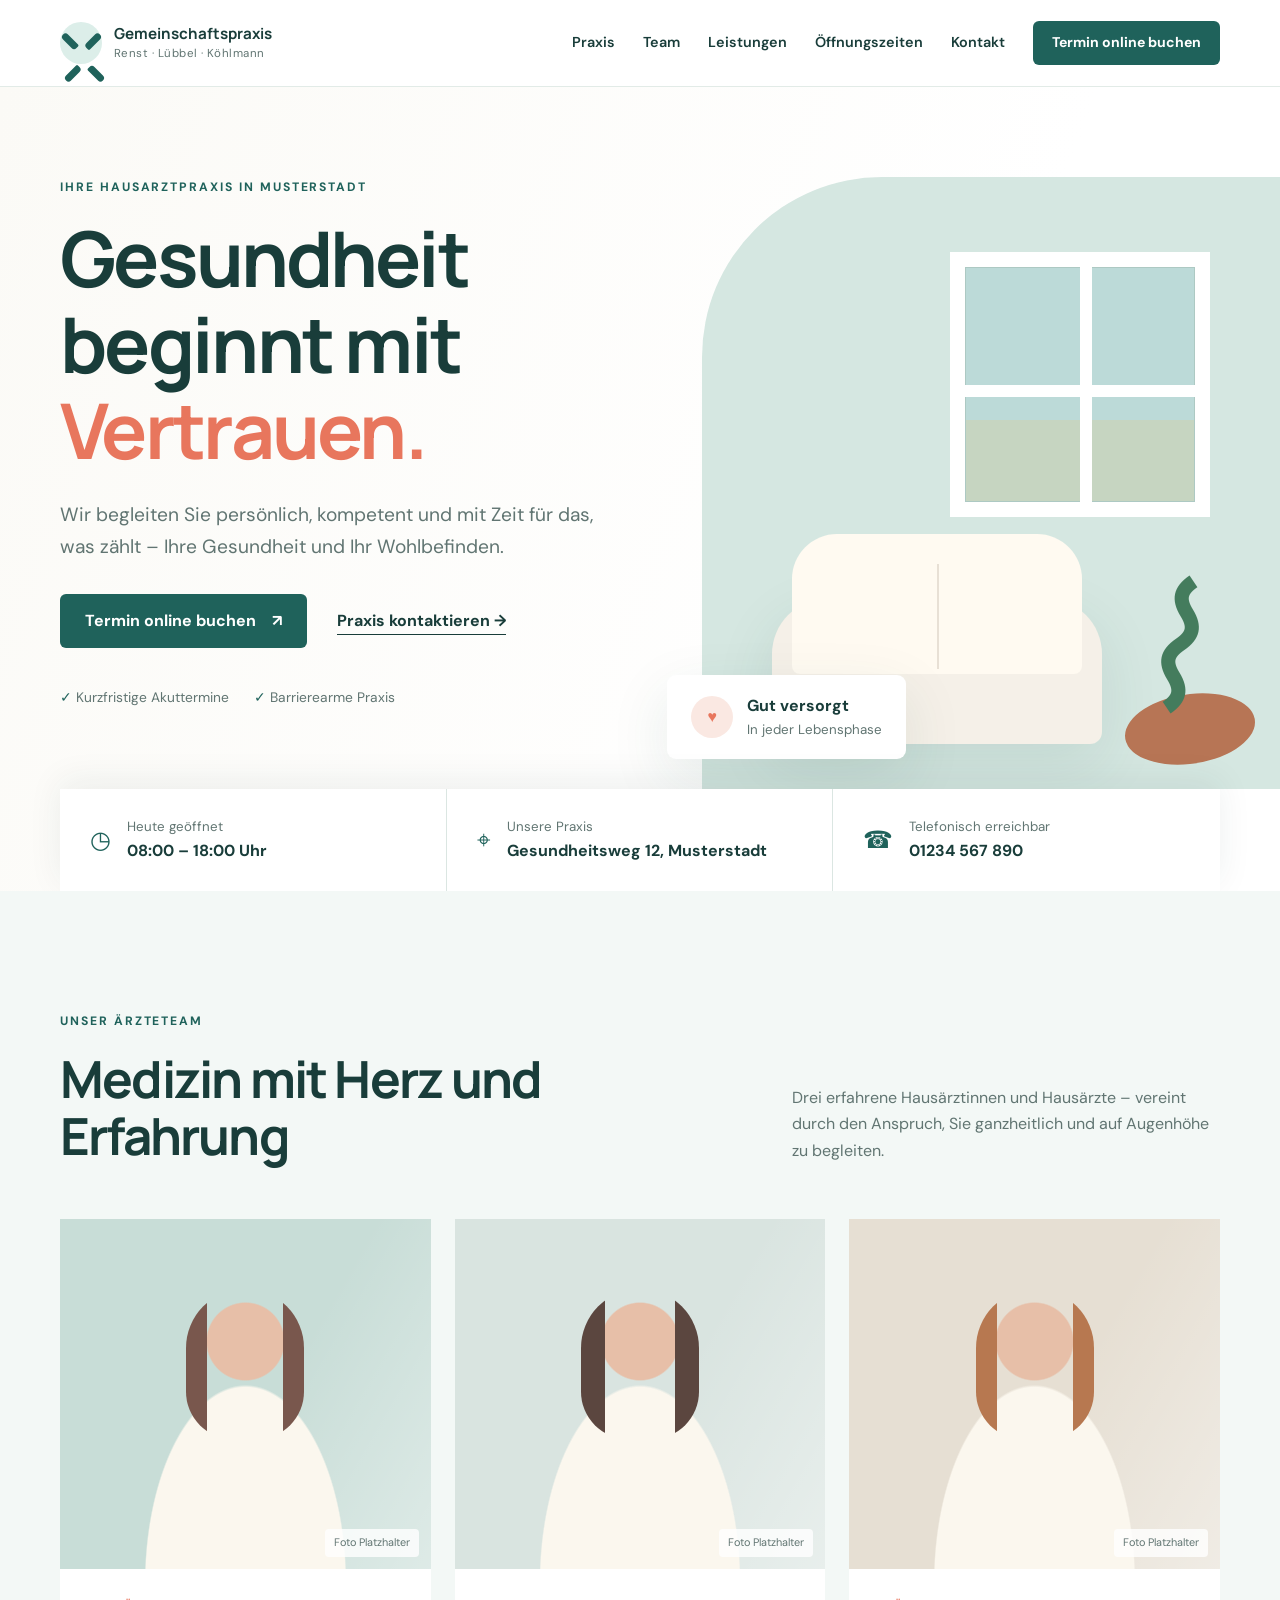
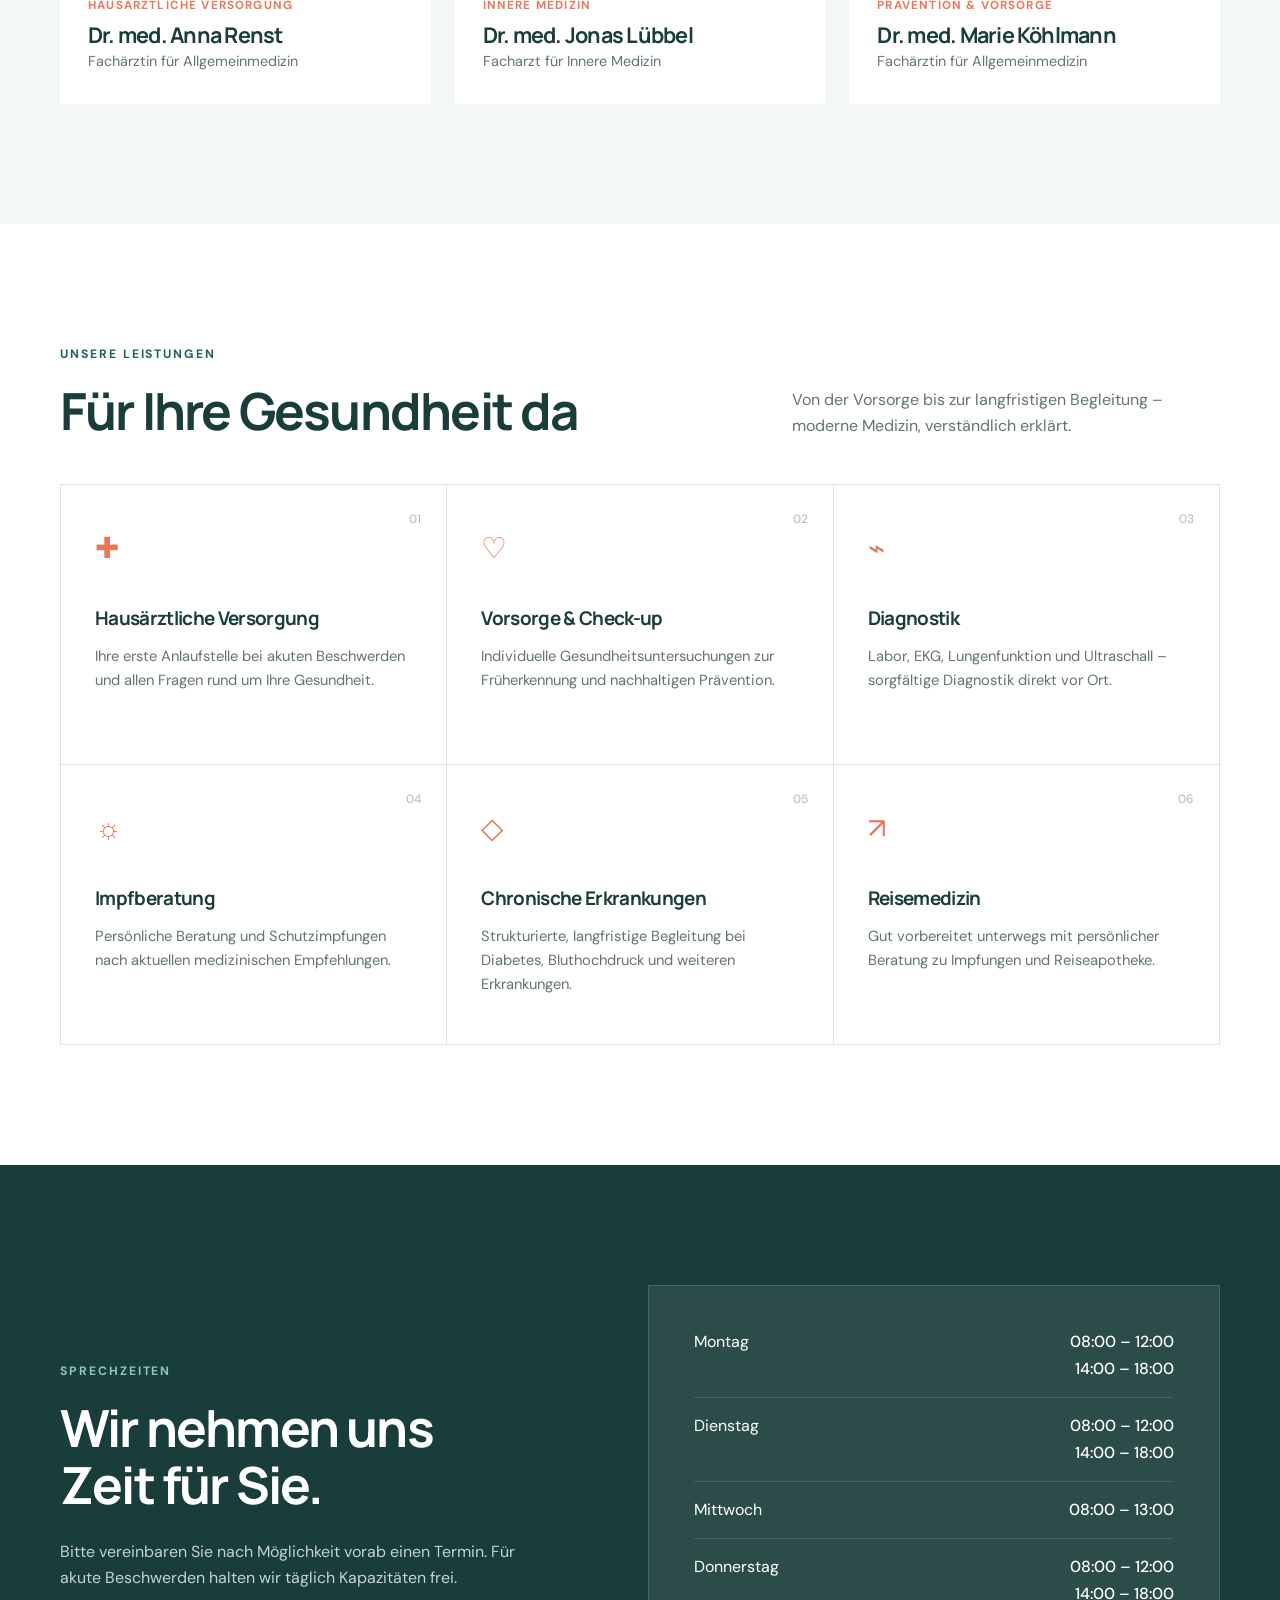
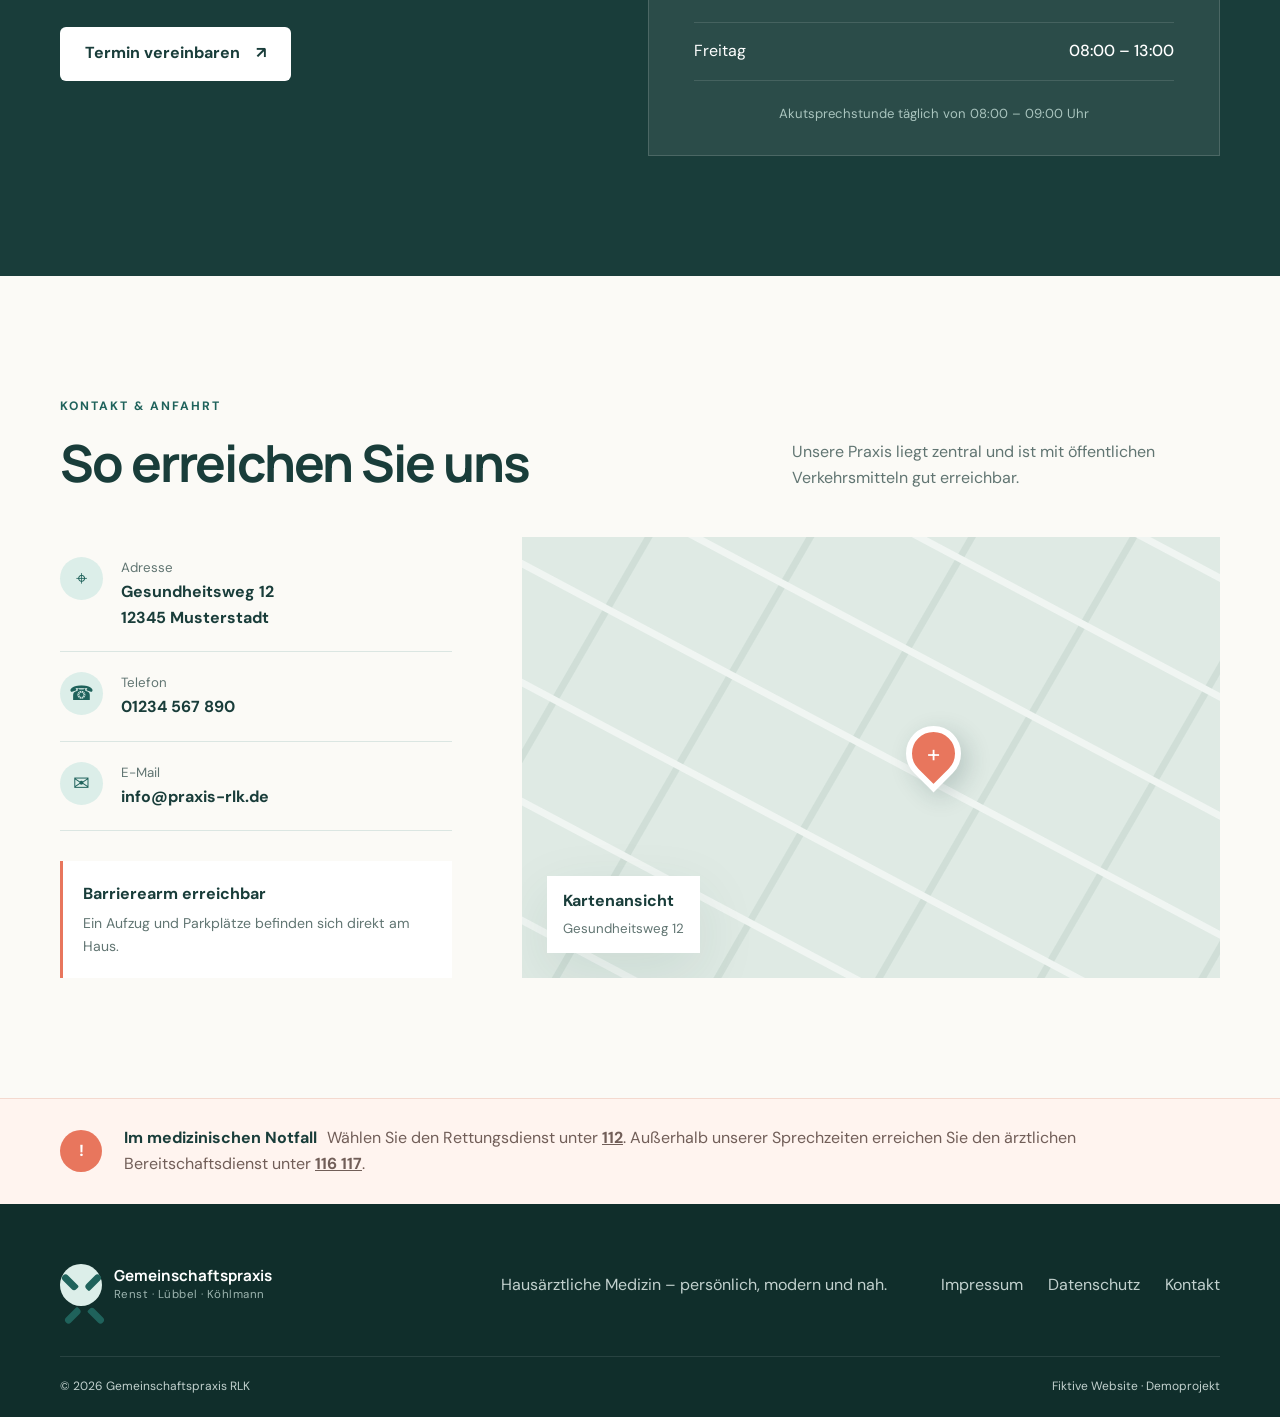
==== index.html @ 8d0fa76b "Build responsive medical practice website" ====
<!doctype html>
<html lang="de">
  <head>
    <meta charset="UTF-8" />
    <meta name="viewport" content="width=device-width, initial-scale=1.0" />
    <meta name="description" content="Gemeinschaftspraxis Renst, Lübbel und Köhlmann – moderne hausärztliche Versorgung für die ganze Familie." />
    <title>Gemeinschaftspraxis Renst, Lübbel & Köhlmann</title>
    <link rel="preconnect" href="https://fonts.googleapis.com" />
    <link rel="preconnect" href="https://fonts.gstatic.com" crossorigin />
    <link href="https://fonts.googleapis.com/css2?family=DM+Sans:wght@400;500;600;700&amp;family=Manrope:wght@600;700&amp;display=swap" rel="stylesheet" />
    <link rel="stylesheet" href="styles.css" />
  </head>
  <body>
    <a class="skip-link" href="#main-content">Zum Inhalt springen</a>

    <!-- Kopfzeile und Hauptnavigation -->
    <header class="site-header" id="start">
      <div class="container header-inner">
        <a class="brand" href="#start" aria-label="Zur Startseite">
          <span class="brand-mark" aria-hidden="true"><span></span></span>
          <span><strong>Gemeinschaftspraxis</strong><small>Renst · Lübbel · Köhlmann</small></span>
        </a>
        <button class="menu-toggle" type="button" aria-expanded="false" aria-controls="main-nav">
          <span></span><span></span><span></span><span class="sr-only">Menü öffnen</span>
        </button>
        <nav class="main-nav" id="main-nav" aria-label="Hauptnavigation">
          <a href="#praxis">Praxis</a><a href="#team">Team</a><a href="#leistungen">Leistungen</a><a href="#zeiten">Öffnungszeiten</a><a href="#kontakt">Kontakt</a>
          <a class="button button-small" href="https://example.com/termin" target="_blank" rel="noopener">Termin online buchen</a>
        </nav>
      </div>
    </header>

    <main id="main-content">
      <!-- Hero -->
      <section class="hero" id="praxis">
        <div class="container hero-grid">
          <div class="hero-copy">
            <span class="eyebrow">Ihre Hausarztpraxis in Musterstadt</span>
            <h1>Gesundheit beginnt mit <em>Vertrauen.</em></h1>
            <p class="lead">Wir begleiten Sie persönlich, kompetent und mit Zeit für das, was zählt – Ihre Gesundheit und Ihr Wohlbefinden.</p>
            <div class="hero-actions">
              <a class="button" href="https://example.com/termin" target="_blank" rel="noopener">Termin online buchen <span aria-hidden="true">↗</span></a>
              <a class="text-link" href="#kontakt">Praxis kontaktieren <span aria-hidden="true">→</span></a>
            </div>
            <div class="trust-row"><span>✓ Kurzfristige Akuttermine</span><span>✓ Barrierearme Praxis</span></div>
          </div>
          <div class="hero-visual" aria-label="Helle, freundliche Praxisräume – illustrative Darstellung">
            <div class="visual-card">
              <div class="visual-sun"></div><div class="visual-window"></div><div class="visual-plant">⌇</div>
              <div class="visual-sofa"></div><div class="visual-table"></div>
            </div>
            <div class="floating-card"><span class="icon-circle">♥</span><span><strong>Gut versorgt</strong><small>In jeder Lebensphase</small></span></div>
          </div>
        </div>
        <div class="container quick-info" aria-label="Praxis-Kurzinformationen">
          <div><span class="info-icon">◷</span><span><small>Heute geöffnet</small><strong>08:00 – 18:00 Uhr</strong></span></div>
          <div><span class="info-icon">⌖</span><span><small>Unsere Praxis</small><strong>Gesundheitsweg 12, Musterstadt</strong></span></div>
          <div><span class="info-icon">☎</span><span><small>Telefonisch erreichbar</small><strong>01234 567 890</strong></span></div>
        </div>
      </section>

      <!-- Team -->
      <section class="section team-section" id="team">
        <div class="container">
          <div class="section-heading"><div><span class="eyebrow">Unser Ärzteteam</span><h2>Medizin mit Herz und Erfahrung</h2></div><p>Drei erfahrene Hausärztinnen und Hausärzte – vereint durch den Anspruch, Sie ganzheitlich und auf Augenhöhe zu begleiten.</p></div>
          <div class="team-grid">
            <article class="doctor-card"><div class="portrait portrait-one"><span class="portrait-label">Foto Platzhalter</span></div><div class="doctor-info"><p>Hausärztliche Versorgung</p><h3>Dr. med. Anna Renst</h3><span>Fachärztin für Allgemeinmedizin</span></div></article>
            <article class="doctor-card"><div class="portrait portrait-two"><span class="portrait-label">Foto Platzhalter</span></div><div class="doctor-info"><p>Innere Medizin</p><h3>Dr. med. Jonas Lübbel</h3><span>Facharzt für Innere Medizin</span></div></article>
            <article class="doctor-card"><div class="portrait portrait-three"><span class="portrait-label">Foto Platzhalter</span></div><div class="doctor-info"><p>Prävention & Vorsorge</p><h3>Dr. med. Marie Köhlmann</h3><span>Fachärztin für Allgemeinmedizin</span></div></article>
          </div>
        </div>
      </section>

      <!-- Leistungen -->
      <section class="section services-section" id="leistungen">
        <div class="container">
          <div class="section-heading compact"><div><span class="eyebrow">Unsere Leistungen</span><h2>Für Ihre Gesundheit da</h2></div><p>Von der Vorsorge bis zur langfristigen Begleitung – moderne Medizin, verständlich erklärt.</p></div>
          <div class="services-grid">
            <article><span class="service-number">01</span><span class="service-icon">✚</span><h3>Hausärztliche Versorgung</h3><p>Ihre erste Anlaufstelle bei akuten Beschwerden und allen Fragen rund um Ihre Gesundheit.</p></article>
            <article><span class="service-number">02</span><span class="service-icon">♡</span><h3>Vorsorge & Check-up</h3><p>Individuelle Gesundheitsuntersuchungen zur Früherkennung und nachhaltigen Prävention.</p></article>
            <article><span class="service-number">03</span><span class="service-icon">⌁</span><h3>Diagnostik</h3><p>Labor, EKG, Lungenfunktion und Ultraschall – sorgfältige Diagnostik direkt vor Ort.</p></article>
            <article><span class="service-number">04</span><span class="service-icon">☼</span><h3>Impfberatung</h3><p>Persönliche Beratung und Schutzimpfungen nach aktuellen medizinischen Empfehlungen.</p></article>
            <article><span class="service-number">05</span><span class="service-icon">◇</span><h3>Chronische Erkrankungen</h3><p>Strukturierte, langfristige Begleitung bei Diabetes, Bluthochdruck und weiteren Erkrankungen.</p></article>
            <article><span class="service-number">06</span><span class="service-icon">↗</span><h3>Reisemedizin</h3><p>Gut vorbereitet unterwegs mit persönlicher Beratung zu Impfungen und Reiseapotheke.</p></article>
          </div>
        </div>
      </section>

      <!-- Öffnungszeiten -->
      <section class="section hours-section" id="zeiten">
        <div class="container hours-grid">
          <div><span class="eyebrow light">Sprechzeiten</span><h2>Wir nehmen uns Zeit für Sie.</h2><p>Bitte vereinbaren Sie nach Möglichkeit vorab einen Termin. Für akute Beschwerden halten wir täglich Kapazitäten frei.</p><a class="button button-light" href="https://example.com/termin" target="_blank" rel="noopener">Termin vereinbaren <span>↗</span></a></div>
          <div class="hours-card">
            <div><span>Montag</span><strong>08:00 – 12:00<br />14:00 – 18:00</strong></div>
            <div><span>Dienstag</span><strong>08:00 – 12:00<br />14:00 – 18:00</strong></div>
            <div><span>Mittwoch</span><strong>08:00 – 13:00</strong></div>
            <div><span>Donnerstag</span><strong>08:00 – 12:00<br />14:00 – 18:00</strong></div>
            <div><span>Freitag</span><strong>08:00 – 13:00</strong></div>
            <p>Akutsprechstunde täglich von 08:00 – 09:00 Uhr</p>
          </div>
        </div>
      </section>

      <!-- Kontakt -->
      <section class="section contact-section" id="kontakt">
        <div class="container">
          <div class="section-heading compact"><div><span class="eyebrow">Kontakt & Anfahrt</span><h2>So erreichen Sie uns</h2></div><p>Unsere Praxis liegt zentral und ist mit öffentlichen Verkehrsmitteln gut erreichbar.</p></div>
          <div class="contact-grid">
            <div class="contact-details">
              <a href="https://maps.example.com" target="_blank" rel="noopener"><span class="contact-icon">⌖</span><span><small>Adresse</small><strong>Gesundheitsweg 12<br />12345 Musterstadt</strong></span></a>
              <a href="tel:+491234567890"><span class="contact-icon">☎</span><span><small>Telefon</small><strong>01234 567 890</strong></span></a>
              <a href="mailto:info@praxis-rlk.de"><span class="contact-icon">✉</span><span><small>E-Mail</small><strong>info@praxis-rlk.de</strong></span></a>
              <div class="access-note"><strong>Barrierearm erreichbar</strong><p>Ein Aufzug und Parkplätze befinden sich direkt am Haus.</p></div>
            </div>
            <div class="map-placeholder" role="img" aria-label="Platzhalter für eine eingebettete Karte mit Standort der Praxis">
              <div class="map-lines"></div><div class="map-pin"><span>+</span></div><span class="map-label">Kartenansicht<br /><small>Gesundheitsweg 12</small></span>
            </div>
          </div>
        </div>
      </section>

      <!-- Notfallhinweis -->
      <aside class="emergency" aria-label="Hinweis für medizinische Notfälle">
        <div class="container emergency-inner"><span class="emergency-icon">!</span><div><strong>Im medizinischen Notfall</strong><p>Wählen Sie den Rettungsdienst unter <a href="tel:112">112</a>. Außerhalb unserer Sprechzeiten erreichen Sie den ärztlichen Bereitschaftsdienst unter <a href="tel:116117">116 117</a>.</p></div></div>
      </aside>
    </main>

    <footer class="site-footer">
      <div class="container footer-main"><a class="brand brand-footer" href="#start"><span class="brand-mark"><span></span></span><span><strong>Gemeinschaftspraxis</strong><small>Renst · Lübbel · Köhlmann</small></span></a><p>Hausärztliche Medizin – persönlich, modern und nah.</p><nav aria-label="Rechtliche Navigation"><a href="#">Impressum</a><a href="#">Datenschutz</a><a href="#kontakt">Kontakt</a></nav></div>
      <div class="container footer-bottom"><span>© 2026 Gemeinschaftspraxis RLK</span><span>Fiktive Website · Demoprojekt</span></div>
    </footer>
    <script src="script.js"></script>
  </body>
</html>
---- styles.css ----
/* Grunddesign und Farbvariablen */
:root { --ink:#193d3a; --green:#1f625b; --mint:#dceee9; --pale:#f3f8f6; --cream:#fbfaf6; --coral:#e8765d; --white:#fff; --muted:#617572; --line:#dbe6e2; --shadow:0 20px 60px rgba(30,77,70,.1); }
* { box-sizing:border-box; }
html { scroll-behavior:smooth; }
body { margin:0; color:var(--ink); background:var(--white); font-family:"DM Sans",sans-serif; font-size:16px; line-height:1.65; }
a { color:inherit; text-decoration:none; }
.container { width:min(1160px, calc(100% - 48px)); margin-inline:auto; }
.sr-only { position:absolute; width:1px; height:1px; overflow:hidden; clip:rect(0,0,0,0); }
.skip-link { position:fixed; top:-60px; left:20px; z-index:100; padding:10px 16px; background:var(--ink); color:#fff; border-radius:8px; }
.skip-link:focus { top:16px; }
h1,h2,h3 { margin:0; font-family:"Manrope",sans-serif; line-height:1.12; letter-spacing:-.035em; }
h1 { font-size:clamp(3rem,6vw,5.4rem); font-weight:700; }
h1 em { color:var(--coral); font-style:normal; }
h2 { font-size:clamp(2.25rem,4vw,3.6rem); }
.eyebrow { display:block; margin-bottom:18px; color:var(--green); font-size:.76rem; font-weight:700; letter-spacing:.16em; text-transform:uppercase; }
.button { display:inline-flex; align-items:center; justify-content:center; gap:16px; min-height:54px; padding:0 25px; border-radius:6px; background:var(--green); color:#fff; font-weight:700; transition:transform .2s,background .2s; }
.button:hover { transform:translateY(-2px); background:#174e48; }
.button-small { min-height:44px; padding:0 19px; font-size:.88rem; }

/* Navigation */
.site-header { position:sticky; top:0; z-index:20; background:rgba(255,255,255,.94); border-bottom:1px solid rgba(219,230,226,.8); backdrop-filter:blur(12px); }
.header-inner { min-height:86px; display:flex; align-items:center; justify-content:space-between; }
.brand { display:flex; align-items:center; gap:12px; line-height:1.1; }
.brand strong,.brand small { display:block; }.brand strong { font-family:"Manrope"; font-size:.95rem; }.brand small { margin-top:5px; font-size:.72rem; color:var(--muted); letter-spacing:.04em; }
.brand-mark { position:relative; display:grid; place-items:center; width:42px; height:42px; border-radius:50%; background:var(--mint); }
.brand-mark::before,.brand-mark::after,.brand-mark span::before,.brand-mark span::after { content:""; position:absolute; width:7px; height:19px; background:var(--green); border-radius:8px 8px 3px 8px; transform-origin:bottom center; }
.brand-mark::before { transform:translate(-5px,-5px) rotate(-45deg); }.brand-mark::after { transform:translate(5px,-5px) rotate(45deg); }.brand-mark span::before { transform:translate(-5px,5px) rotate(225deg); }.brand-mark span::after { transform:translate(5px,5px) rotate(135deg); }
.main-nav { display:flex; align-items:center; gap:28px; font-size:.9rem; font-weight:600; }.main-nav>a:not(.button):hover { color:var(--coral); }
.menu-toggle { display:none; border:0; background:none; padding:8px; }.menu-toggle>span:not(.sr-only) { display:block; width:24px; height:2px; margin:5px; background:var(--ink); }

/* Startbereich */
.hero { overflow:hidden; padding:90px 0 0; background:linear-gradient(110deg,var(--cream),#fff 70%); }
.hero-grid { display:grid; grid-template-columns:1.05fr .95fr; align-items:center; gap:70px; }.hero-copy { padding-bottom:80px; }.lead { max-width:620px; margin:26px 0 32px; font-size:1.2rem; color:var(--muted); }.hero-actions { display:flex; align-items:center; gap:30px; }.text-link { font-weight:700; border-bottom:1px solid var(--ink); }.trust-row { display:flex; flex-wrap:wrap; gap:25px; margin-top:38px; color:var(--muted); font-size:.86rem; }.trust-row span::first-letter { color:var(--green); }
.hero-visual { position:relative; align-self:stretch; min-height:550px; }.visual-card { position:absolute; inset:0 -80px 0 0; overflow:hidden; background:#d5e7e1; border-radius:180px 0 0 0; }.visual-window { position:absolute; top:75px; right:90px; width:260px; height:265px; border:15px solid #fff; background:linear-gradient(#bcdad8 65%,#c6d5c1 65%); box-shadow:inset 0 0 0 1px #adc9c3; }.visual-window::before { content:""; position:absolute; left:50%; width:12px; height:100%; background:#fff; }.visual-window::after { content:""; position:absolute; top:50%; width:100%; height:12px; background:#fff; }.visual-sun { position:absolute; top:105px; right:150px; width:60px; height:60px; border-radius:50%; background:#f4cf82; }.visual-sofa { position:absolute; bottom:45px; left:70px; width:330px; height:145px; border-radius:55px 55px 12px 12px; background:#f5f0e8; box-shadow:var(--shadow); }.visual-sofa::before { content:""; position:absolute; inset:-65px 20px 70px; border-radius:45px 45px 8px 8px; background:#fffaf1; }.visual-sofa::after { content:""; position:absolute; left:50%; top:-35px; width:2px; height:105px; background:#e8e0d5; }.visual-table { position:absolute; right:45px; bottom:25px; width:130px; height:70px; border-radius:50%; background:#b77555; transform:skewY(-6deg); }.visual-plant { position:absolute; right:80px; bottom:95px; z-index:2; color:#447c5d; font-size:170px; line-height:.5; transform:rotate(12deg); }.floating-card { position:absolute; left:-35px; bottom:30px; display:flex; align-items:center; gap:14px; padding:18px 24px; background:#fff; border-radius:9px; box-shadow:var(--shadow); }.floating-card strong,.floating-card small { display:block; }.floating-card small { color:var(--muted); }.icon-circle { display:grid; place-items:center; width:42px; height:42px; color:var(--coral); background:#fae8e2; border-radius:50%; }
.quick-info { position:relative; z-index:3; display:grid; grid-template-columns:repeat(3,1fr); background:#fff; box-shadow:0 -8px 35px rgba(25,61,58,.07); }.quick-info>div { display:flex; align-items:center; gap:16px; padding:27px 30px; border-right:1px solid var(--line); }.quick-info>div:last-child { border:0; }.quick-info small,.quick-info strong { display:block; }.quick-info small { color:var(--muted); }.info-icon { font-size:1.5rem; color:var(--green); }

/* Inhaltsbereiche */
.section { padding:120px 0; }.section-heading { display:grid; grid-template-columns:1.2fr .8fr; align-items:end; gap:90px; margin-bottom:55px; }.section-heading p { max-width:480px; margin:0; color:var(--muted); }.section-heading.compact { margin-bottom:45px; }
.team-section { background:var(--pale); }.team-grid { display:grid; grid-template-columns:repeat(3,1fr); gap:24px; }.doctor-card { overflow:hidden; background:#fff; }.portrait { position:relative; height:350px; overflow:hidden; background-color:#c8ddd7; background-image:radial-gradient(circle at 50% 35%,#e7bfa8 0 13%,transparent 13.5%),radial-gradient(ellipse at 50% 104%,#fbf7ee 0 38%,transparent 38.5%),linear-gradient(120deg,transparent 55%,rgba(255,255,255,.4)); }.portrait::before { content:""; position:absolute; top:70px; left:50%; width:118px; height:150px; border-radius:60px 60px 48px 48px; background:linear-gradient(90deg,#79574d 0 18%,transparent 18% 82%,#79574d 82%); transform:translateX(-50%); }.portrait-two { background-color:#d9e4e0; }.portrait-two::before { background:linear-gradient(90deg,#5b463f 0 20%,transparent 20% 80%,#5b463f 80%); }.portrait-three { background-color:#e6dfd3; }.portrait-three::before { background:linear-gradient(90deg,#b77850 0 18%,transparent 18% 82%,#b77850 82%); }.portrait-label { position:absolute; right:12px; bottom:12px; padding:5px 9px; background:rgba(255,255,255,.8); border-radius:4px; color:var(--muted); font-size:.68rem; }.doctor-info { padding:27px 28px 30px; }.doctor-info p { margin:0 0 8px; color:var(--coral); font-size:.73rem; font-weight:700; text-transform:uppercase; letter-spacing:.1em; }.doctor-info h3 { font-size:1.35rem; }.doctor-info span { color:var(--muted); font-size:.9rem; }
.services-grid { display:grid; grid-template-columns:repeat(3,1fr); border-top:1px solid var(--line); border-left:1px solid var(--line); }.services-grid article { position:relative; min-height:280px; padding:40px 34px; border-right:1px solid var(--line); border-bottom:1px solid var(--line); transition:background .2s,transform .2s; }.services-grid article:hover { z-index:1; background:var(--pale); transform:translateY(-3px); }.service-number { position:absolute; top:25px; right:25px; color:#a8bbb7; font-size:.75rem; }.service-icon { display:block; margin-bottom:35px; color:var(--coral); font-size:1.8rem; }.services-grid h3 { font-size:1.18rem; }.services-grid p { margin-bottom:0; color:var(--muted); font-size:.92rem; }
.hours-section { color:#fff; background:var(--ink); }.hours-grid { display:grid; grid-template-columns:.9fr 1.1fr; gap:120px; align-items:center; }.hours-grid>div:first-child p { max-width:470px; margin:25px 0 35px; color:#c3d4d0; }.eyebrow.light { color:#8ec6b9; }.button-light { background:#fff; color:var(--ink); }.button-light:hover { background:var(--mint); }.hours-card { padding:28px 45px; background:rgba(255,255,255,.08); border:1px solid rgba(255,255,255,.15); }.hours-card>div { display:grid; grid-template-columns:1fr 1fr; padding:15px 0; border-bottom:1px solid rgba(255,255,255,.12); }.hours-card strong { text-align:right; font-weight:500; }.hours-card p { margin:22px 0 3px; color:#a9c4be; font-size:.82rem; text-align:center; }
.contact-section { background:var(--cream); }.contact-grid { display:grid; grid-template-columns:.72fr 1.28fr; gap:70px; }.contact-details>a { display:flex; gap:18px; padding:20px 0; border-bottom:1px solid var(--line); }.contact-details small,.contact-details strong { display:block; }.contact-details small { color:var(--muted); }.contact-icon { display:grid; place-items:center; width:43px; height:43px; flex:0 0 43px; border-radius:50%; background:var(--mint); color:var(--green); font-size:1.25rem; }.access-note { margin-top:30px; padding:20px; background:#fff; border-left:3px solid var(--coral); }.access-note p { margin:4px 0 0; color:var(--muted); font-size:.88rem; }.map-placeholder { position:relative; min-height:430px; overflow:hidden; background:#dfeae4; }.map-lines { position:absolute; inset:-80px; opacity:.55; background:repeating-linear-gradient(28deg,transparent 0 50px,#fff 51px 57px,transparent 58px 105px),repeating-linear-gradient(120deg,transparent 0 75px,#c4d6ce 76px 82px,transparent 83px 140px); }.map-pin { position:absolute; top:43%; left:55%; display:grid; place-items:center; width:55px; height:55px; color:#fff; background:var(--coral); border:6px solid #fff; border-radius:50% 50% 50% 0; box-shadow:0 10px 25px rgba(25,61,58,.2); transform:rotate(-45deg); }.map-pin span { font-size:1.5rem; transform:rotate(45deg); }.map-label { position:absolute; left:25px; bottom:25px; padding:12px 16px; background:#fff; box-shadow:var(--shadow); font-weight:700; }.map-label small { color:var(--muted); font-weight:400; }
.emergency { background:#fff4ef; border-top:1px solid #f4d9cf; }.emergency-inner { display:flex; align-items:center; gap:22px; padding-top:26px; padding-bottom:26px; }.emergency-icon { display:grid; place-items:center; width:42px; height:42px; flex:0 0 42px; color:#fff; background:var(--coral); border-radius:50%; font-weight:700; }.emergency p { display:inline; margin:0 0 0 10px; color:#715e58; }.emergency a { font-weight:700; text-decoration:underline; }
.site-footer { padding-top:60px; color:#c2d1ce; background:#102e2b; }.footer-main { display:grid; grid-template-columns:1fr 1fr auto; align-items:center; gap:40px; padding-bottom:50px; }.brand-footer { color:#fff; }.brand-footer small { color:#9cb4af; }.footer-main p { margin:0; }.footer-main nav { display:flex; gap:25px; }.footer-main nav a:hover { color:#fff; }.footer-bottom { display:flex; justify-content:space-between; padding-top:20px; padding-bottom:20px; border-top:1px solid rgba(255,255,255,.1); font-size:.75rem; }

/* Responsive Anpassungen */
@media (max-width: 980px) { .main-nav { position:absolute; top:86px; left:0; right:0; display:none; flex-direction:column; align-items:stretch; padding:25px 24px; background:#fff; box-shadow:var(--shadow); }.main-nav.is-open { display:flex; }.menu-toggle { display:block; }.hero-grid { grid-template-columns:1fr; }.hero-copy { padding-bottom:20px; }.hero-visual { min-height:480px; }.quick-info { grid-template-columns:1fr; }.quick-info>div { border-right:0; border-bottom:1px solid var(--line); }.section-heading,.hours-grid { grid-template-columns:1fr; gap:30px; }.team-grid,.services-grid { grid-template-columns:repeat(2,1fr); }.hours-grid { gap:55px; }.contact-grid { grid-template-columns:1fr; }.footer-main { grid-template-columns:1fr 1fr; }.footer-main nav { grid-column:1/-1; } }
@media (max-width: 640px) { .container { width:min(100% - 32px,1160px); }.header-inner { min-height:74px; }.main-nav { top:74px; }.brand strong { font-size:.8rem; }.brand small { font-size:.63rem; }.brand-mark { width:36px; height:36px; }.hero { padding-top:65px; }.hero-copy { padding-bottom:10px; }.hero-actions { align-items:stretch; flex-direction:column; gap:18px; }.text-link { align-self:flex-start; }.hero-visual { min-height:390px; margin-top:25px; }.visual-card { right:-30px; border-radius:90px 0 0; }.visual-window { right:30px; width:210px; height:210px; }.visual-sofa { left:25px; width:240px; }.visual-table,.visual-plant { display:none; }.floating-card { left:10px; bottom:15px; }.quick-info>div { padding:20px; }.section { padding:82px 0; }.section-heading { margin-bottom:38px; }.team-grid,.services-grid { grid-template-columns:1fr; }.portrait { height:330px; }.hours-card { padding:20px; }.contact-grid { gap:35px; }.map-placeholder { min-height:330px; }.emergency-inner { align-items:flex-start; }.emergency p { display:block; margin:4px 0 0; }.footer-main { grid-template-columns:1fr; }.footer-main nav { grid-column:auto; flex-wrap:wrap; }.footer-bottom { flex-direction:column; gap:6px; } }
@media (prefers-reduced-motion: reduce) { html { scroll-behavior:auto; } *,*::before,*::after { transition:none !important; } }
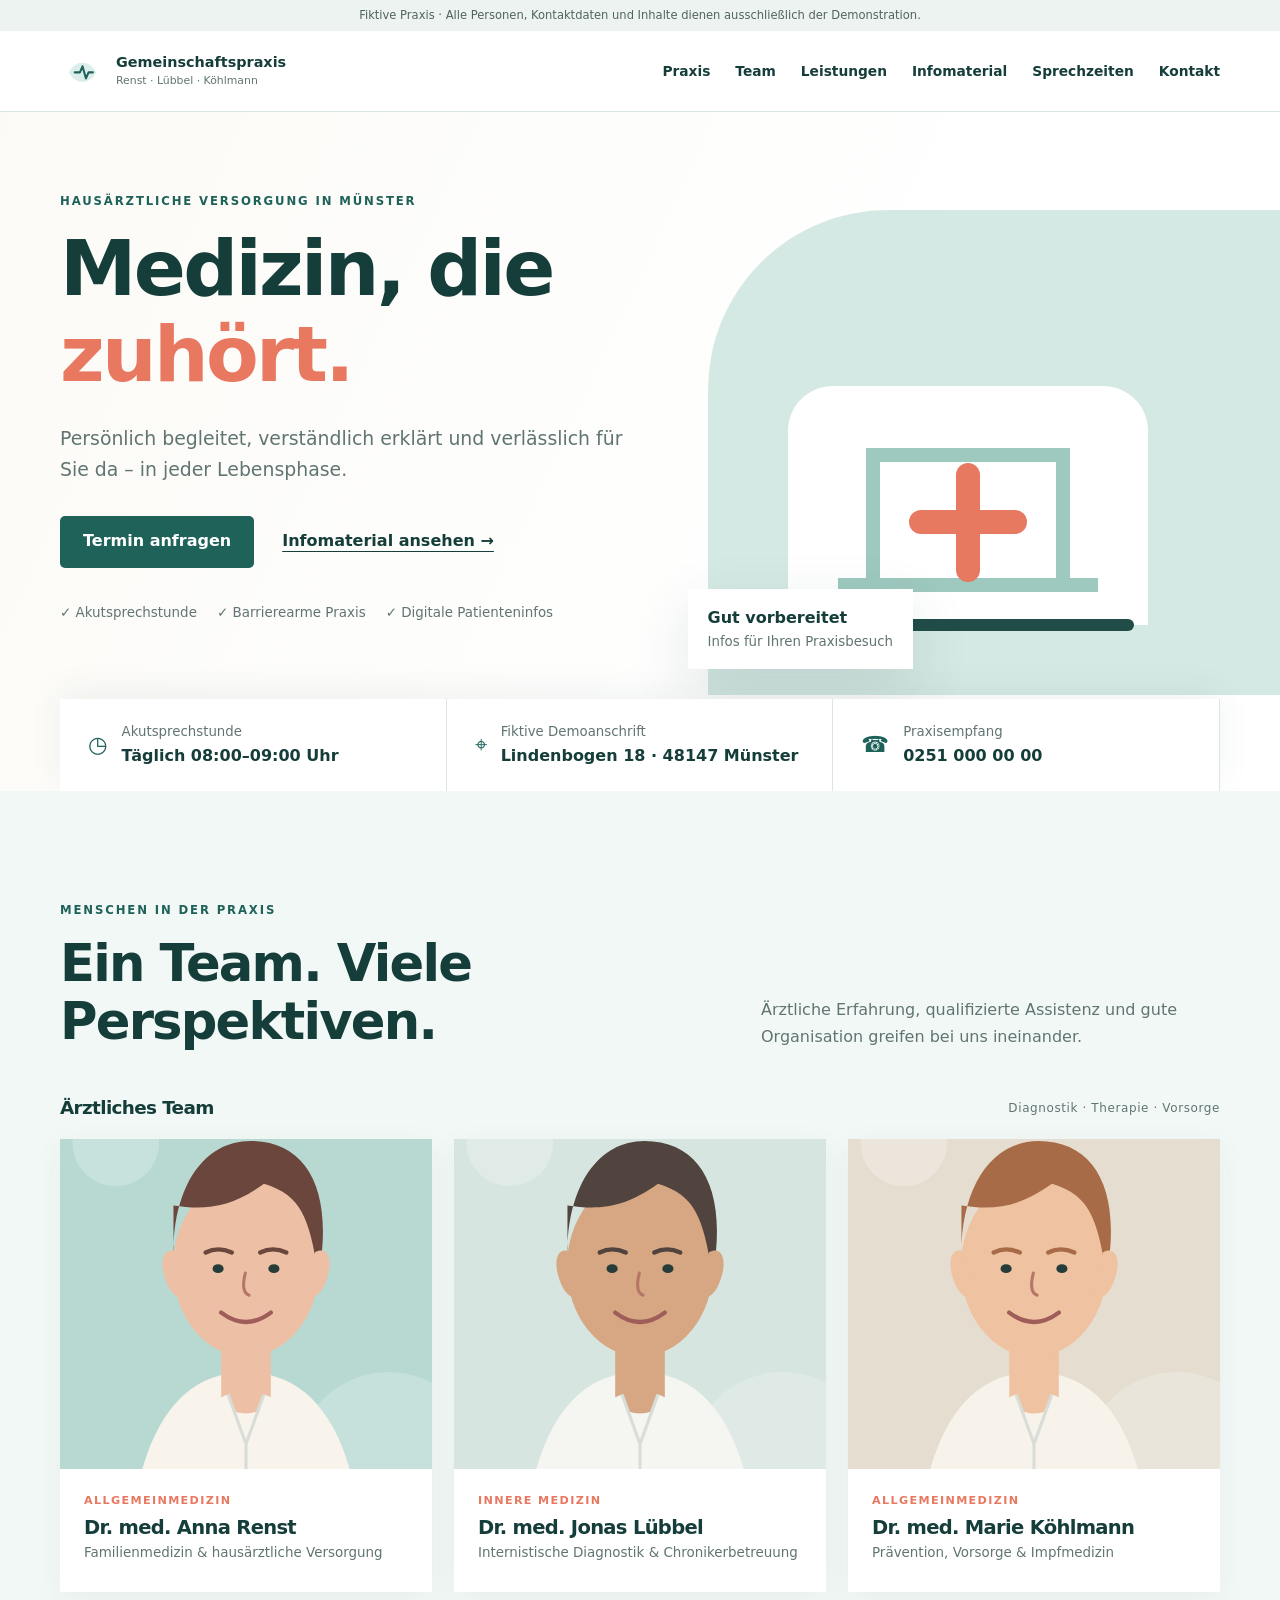
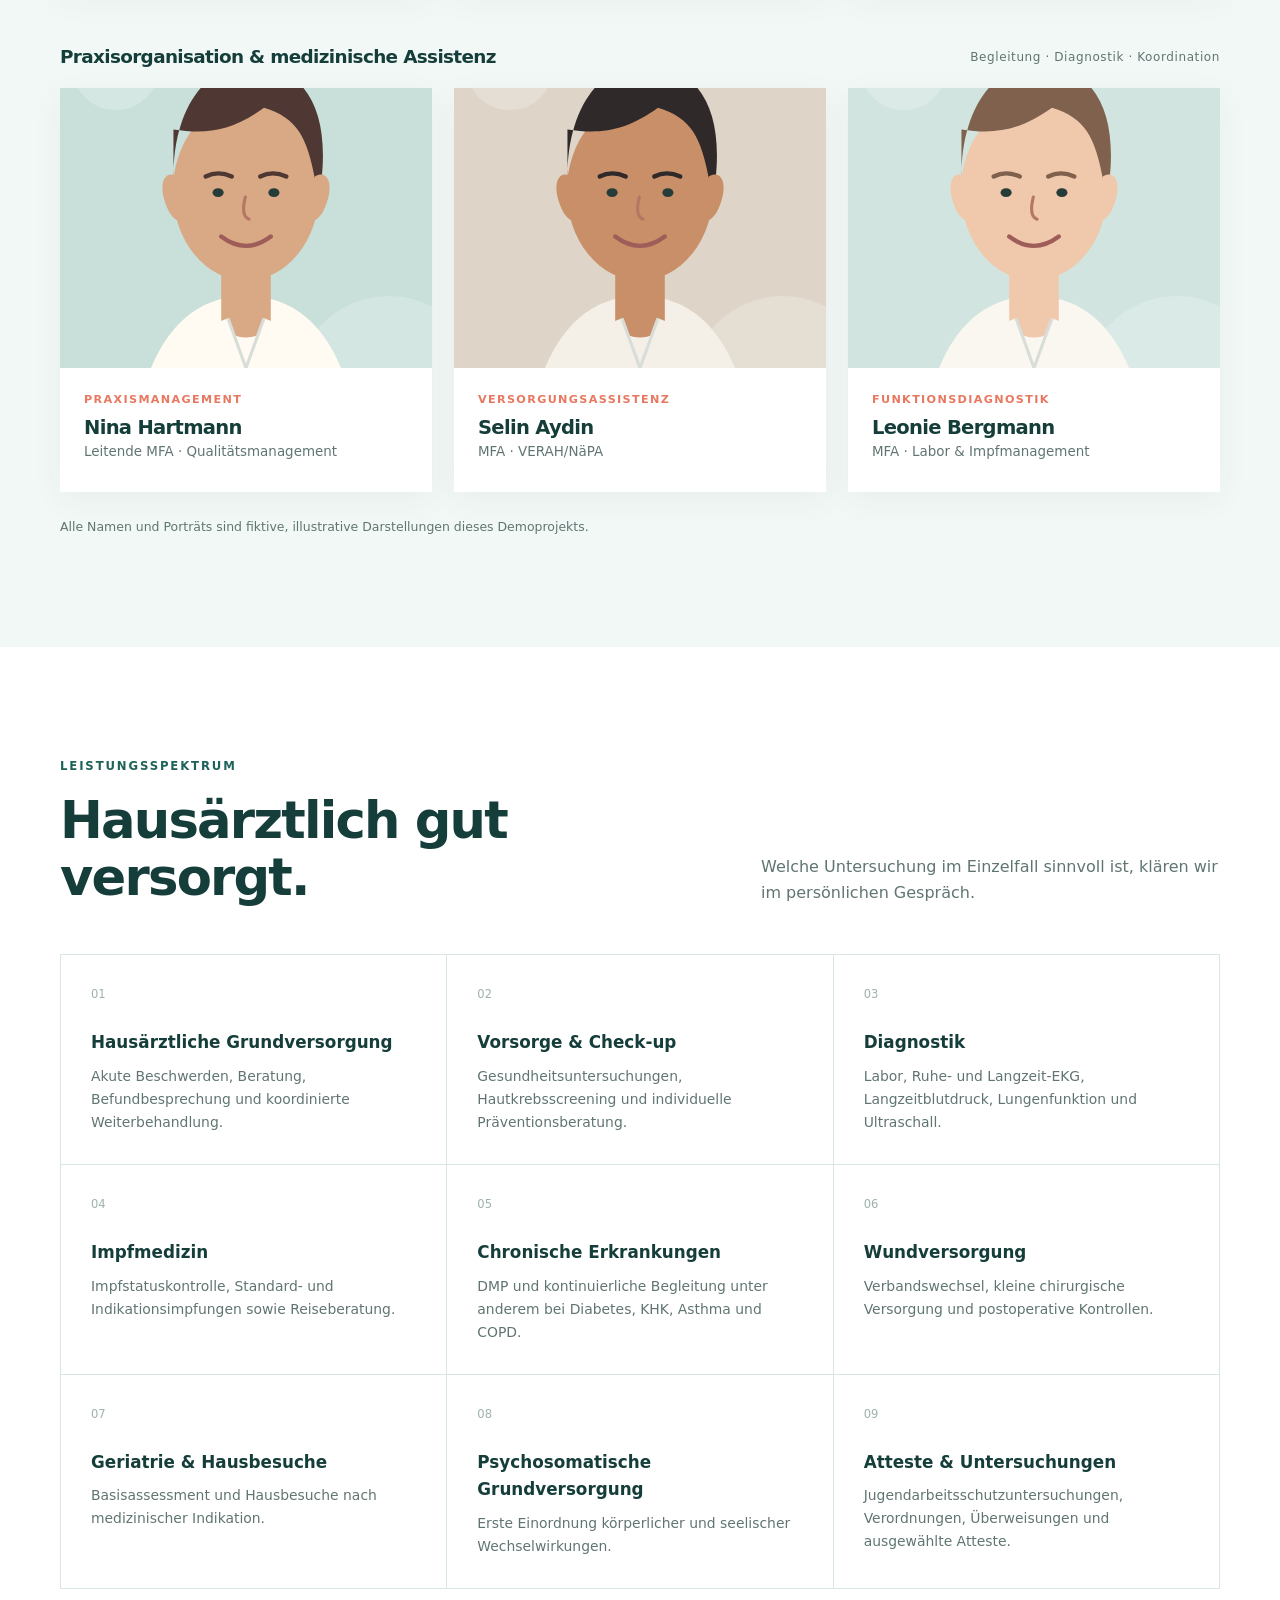
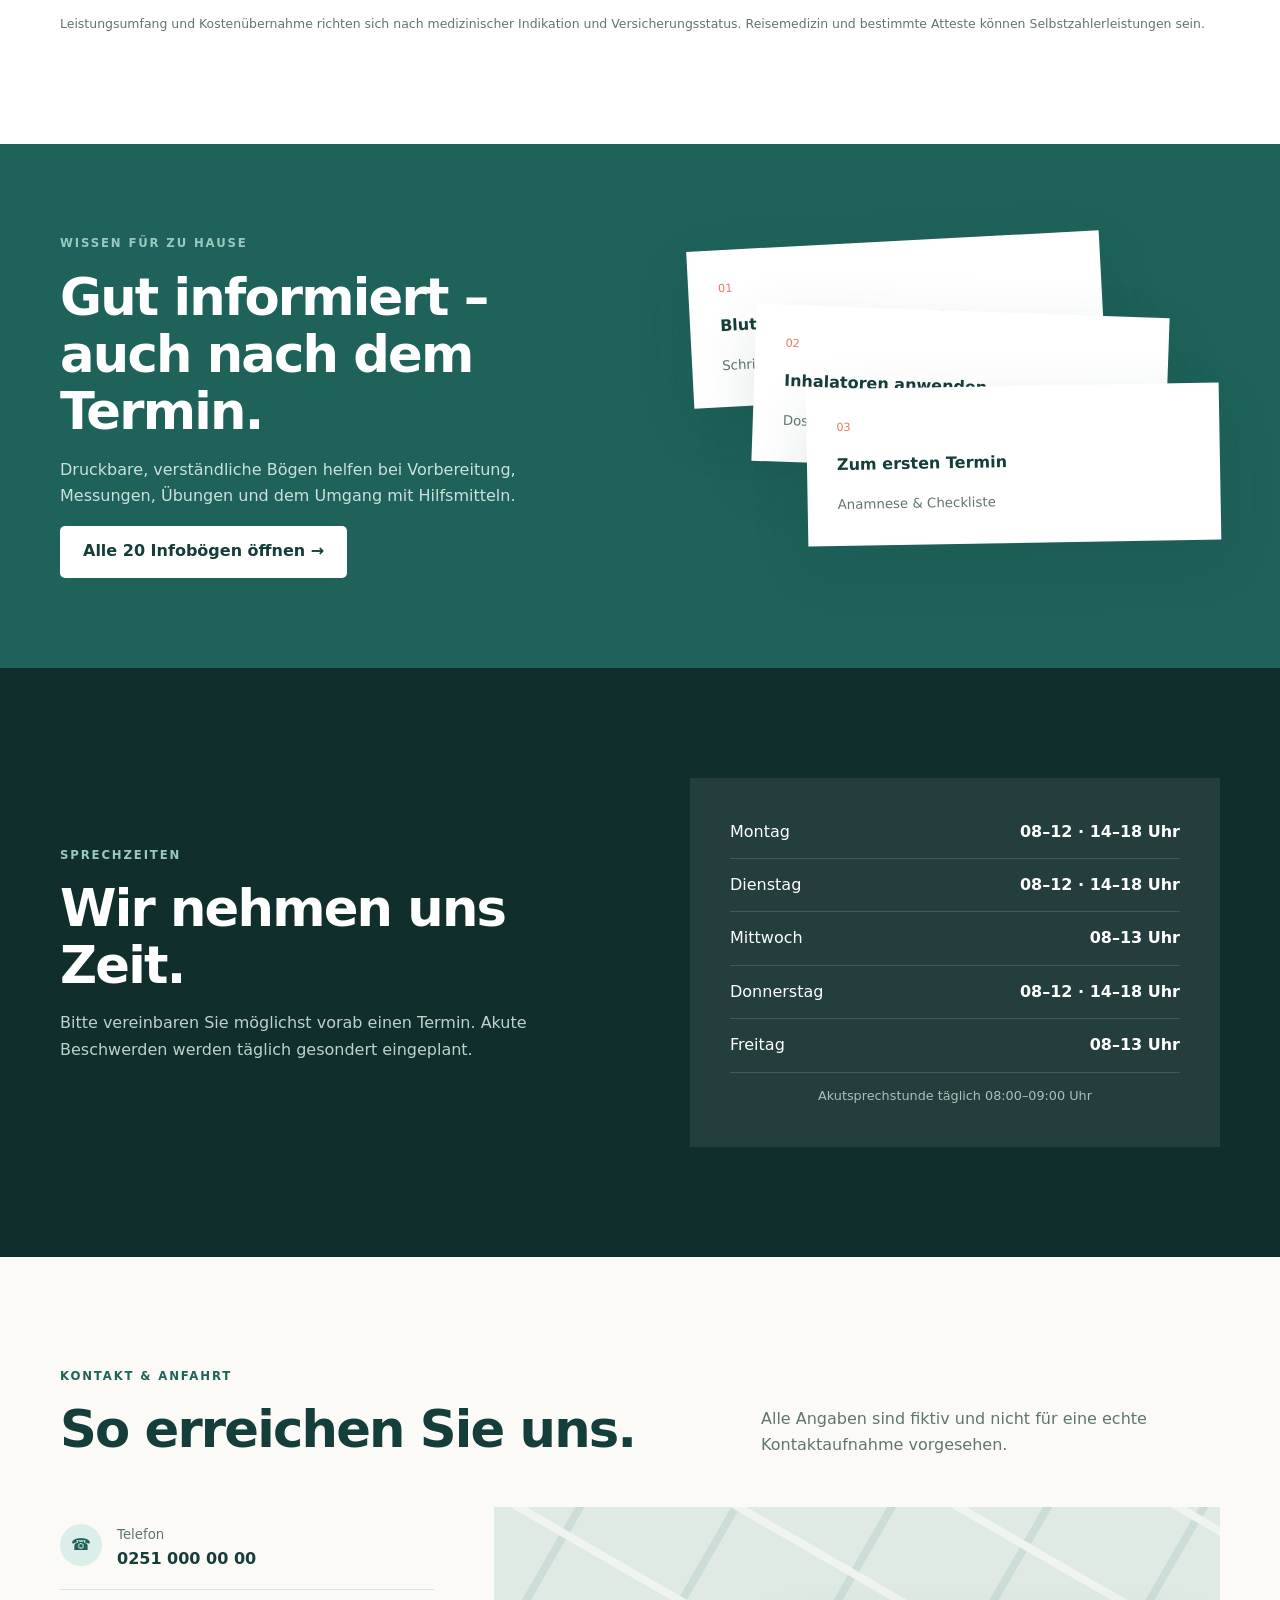
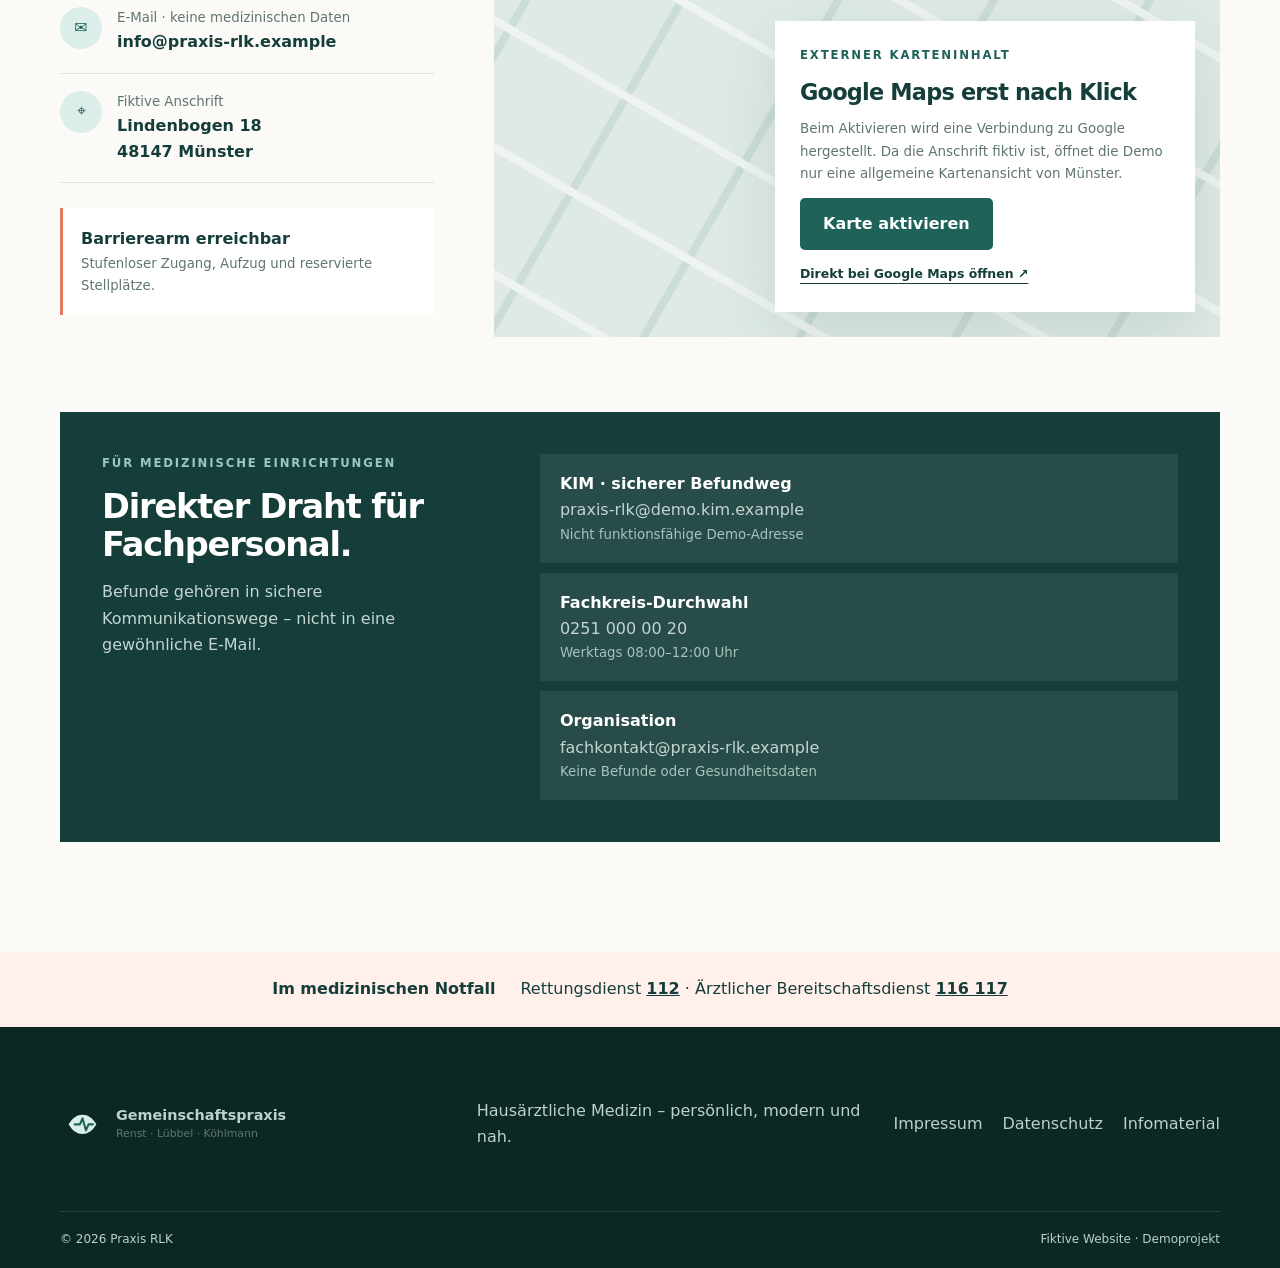
==== commit 663704b7: "Expand practice site with team and patient resources" ====
--- a/index.html
+++ b/index.html
@@ -2,132 +2,472 @@
 <html lang="de">
   <head>
     <meta charset="UTF-8" />
-    <meta name="viewport" content="width=device-width, initial-scale=1.0" />
-    <meta name="description" content="Gemeinschaftspraxis Renst, Lübbel und Köhlmann – moderne hausärztliche Versorgung für die ganze Familie." />
-    <title>Gemeinschaftspraxis Renst, Lübbel & Köhlmann</title>
-    <link rel="preconnect" href="https://fonts.googleapis.com" />
-    <link rel="preconnect" href="https://fonts.gstatic.com" crossorigin />
-    <link href="https://fonts.googleapis.com/css2?family=DM+Sans:wght@400;500;600;700&amp;family=Manrope:wght@600;700&amp;display=swap" rel="stylesheet" />
+    <meta name="viewport" content="width=device-width,initial-scale=1" />
+    <meta
+      name="description"
+      content="Gemeinschaftspraxis RLK – fiktive Hausarztpraxis in Münster."
+    />
+    <title>Gemeinschaftspraxis RLK · Münster</title>
     <link rel="stylesheet" href="styles.css" />
   </head>
   <body>
     <a class="skip-link" href="#main-content">Zum Inhalt springen</a>
-
-    <!-- Kopfzeile und Hauptnavigation -->
+    <div class="demo-bar">
+      Fiktive Praxis · Alle Personen, Kontaktdaten und Inhalte dienen
+      ausschließlich der Demonstration.
+    </div>
     <header class="site-header" id="start">
       <div class="container header-inner">
-        <a class="brand" href="#start" aria-label="Zur Startseite">
-          <span class="brand-mark" aria-hidden="true"><span></span></span>
-          <span><strong>Gemeinschaftspraxis</strong><small>Renst · Lübbel · Köhlmann</small></span>
-        </a>
-        <button class="menu-toggle" type="button" aria-expanded="false" aria-controls="main-nav">
-          <span></span><span></span><span></span><span class="sr-only">Menü öffnen</span>
+        <a class="brand" href="#start" aria-label="Zur Startseite"
+          ><svg class="logo" viewBox="0 0 52 52" aria-hidden="true">
+            <path d="M10 27c8-15 24-15 32 0-8 15-24 15-32 0Z" />
+            <path d="M17 27h6l3-7 4 14 3-7h5" /></svg
+          ><span
+            ><strong>Gemeinschaftspraxis</strong
+            ><small>Renst · Lübbel · Köhlmann</small></span
+          ></a
+        >
+        <button
+          class="menu-toggle"
+          type="button"
+          aria-expanded="false"
+          aria-controls="main-nav"
+        >
+          <span></span><span></span><span></span
+          ><span class="sr-only">Menü öffnen</span>
         </button>
         <nav class="main-nav" id="main-nav" aria-label="Hauptnavigation">
-          <a href="#praxis">Praxis</a><a href="#team">Team</a><a href="#leistungen">Leistungen</a><a href="#zeiten">Öffnungszeiten</a><a href="#kontakt">Kontakt</a>
-          <a class="button button-small" href="https://example.com/termin" target="_blank" rel="noopener">Termin online buchen</a>
+          <a href="#praxis">Praxis</a><a href="#team">Team</a
+          ><a href="#leistungen">Leistungen</a
+          ><a href="infomaterial.html">Infomaterial</a
+          ><a href="#zeiten">Sprechzeiten</a><a href="#kontakt">Kontakt</a>
         </nav>
       </div>
     </header>
-
     <main id="main-content">
-      <!-- Hero -->
       <section class="hero" id="praxis">
         <div class="container hero-grid">
           <div class="hero-copy">
-            <span class="eyebrow">Ihre Hausarztpraxis in Musterstadt</span>
-            <h1>Gesundheit beginnt mit <em>Vertrauen.</em></h1>
-            <p class="lead">Wir begleiten Sie persönlich, kompetent und mit Zeit für das, was zählt – Ihre Gesundheit und Ihr Wohlbefinden.</p>
+            <span class="eyebrow">Hausärztliche Versorgung in Münster</span>
+            <h1>Medizin, die <em>zuhört.</em></h1>
+            <p class="lead">
+              Persönlich begleitet, verständlich erklärt und verlässlich für Sie
+              da – in jeder Lebensphase.
+            </p>
             <div class="hero-actions">
-              <a class="button" href="https://example.com/termin" target="_blank" rel="noopener">Termin online buchen <span aria-hidden="true">↗</span></a>
-              <a class="text-link" href="#kontakt">Praxis kontaktieren <span aria-hidden="true">→</span></a>
-            </div>
-            <div class="trust-row"><span>✓ Kurzfristige Akuttermine</span><span>✓ Barrierearme Praxis</span></div>
-          </div>
-          <div class="hero-visual" aria-label="Helle, freundliche Praxisräume – illustrative Darstellung">
-            <div class="visual-card">
-              <div class="visual-sun"></div><div class="visual-window"></div><div class="visual-plant">⌇</div>
-              <div class="visual-sofa"></div><div class="visual-table"></div>
-            </div>
-            <div class="floating-card"><span class="icon-circle">♥</span><span><strong>Gut versorgt</strong><small>In jeder Lebensphase</small></span></div>
-          </div>
-        </div>
-        <div class="container quick-info" aria-label="Praxis-Kurzinformationen">
-          <div><span class="info-icon">◷</span><span><small>Heute geöffnet</small><strong>08:00 – 18:00 Uhr</strong></span></div>
-          <div><span class="info-icon">⌖</span><span><small>Unsere Praxis</small><strong>Gesundheitsweg 12, Musterstadt</strong></span></div>
-          <div><span class="info-icon">☎</span><span><small>Telefonisch erreichbar</small><strong>01234 567 890</strong></span></div>
+              <a class="button" href="#kontakt">Termin anfragen</a
+              ><a class="text-link" href="infomaterial.html"
+                >Infomaterial ansehen →</a
+              >
+            </div>
+            <div class="trust-row">
+              <span>✓ Akutsprechstunde</span><span>✓ Barrierearme Praxis</span
+              ><span>✓ Digitale Patienteninfos</span>
+            </div>
+          </div>
+          <div class="hero-art" aria-hidden="true">
+            <div class="hero-circle"></div>
+            <svg viewBox="0 0 500 430">
+              <path
+                d="M70 360V166c0-25 20-45 45-45h270c25 0 45 20 45 45v194"
+                fill="#fff"
+              />
+              <path
+                d="M120 320h260M155 320V190h190v130"
+                fill="none"
+                stroke="#9ec9bf"
+                stroke-width="14"
+              />
+              <path
+                d="M250 210v95M203 257h94"
+                stroke="#e77961"
+                stroke-width="24"
+                stroke-linecap="round"
+              />
+              <path
+                d="M90 360h320"
+                stroke="#214d48"
+                stroke-width="12"
+                stroke-linecap="round"
+              /></svg
+            ><span class="hero-note"
+              ><b>Gut vorbereitet</b
+              ><small>Infos für Ihren Praxisbesuch</small></span
+            >
+          </div>
+        </div>
+        <div class="container quick-info">
+          <div>
+            <span>◷</span>
+            <p>
+              <small>Akutsprechstunde</small
+              ><strong>Täglich 08:00–09:00 Uhr</strong>
+            </p>
+          </div>
+          <div>
+            <span>⌖</span>
+            <p>
+              <small>Fiktive Demoanschrift</small
+              ><strong>Lindenbogen 18 · 48147 Münster</strong>
+            </p>
+          </div>
+          <div>
+            <span>☎</span>
+            <p><small>Praxisempfang</small><strong>0251 000 00 00</strong></p>
+          </div>
         </div>
       </section>
 
-      <!-- Team -->
       <section class="section team-section" id="team">
         <div class="container">
-          <div class="section-heading"><div><span class="eyebrow">Unser Ärzteteam</span><h2>Medizin mit Herz und Erfahrung</h2></div><p>Drei erfahrene Hausärztinnen und Hausärzte – vereint durch den Anspruch, Sie ganzheitlich und auf Augenhöhe zu begleiten.</p></div>
-          <div class="team-grid">
-            <article class="doctor-card"><div class="portrait portrait-one"><span class="portrait-label">Foto Platzhalter</span></div><div class="doctor-info"><p>Hausärztliche Versorgung</p><h3>Dr. med. Anna Renst</h3><span>Fachärztin für Allgemeinmedizin</span></div></article>
-            <article class="doctor-card"><div class="portrait portrait-two"><span class="portrait-label">Foto Platzhalter</span></div><div class="doctor-info"><p>Innere Medizin</p><h3>Dr. med. Jonas Lübbel</h3><span>Facharzt für Innere Medizin</span></div></article>
-            <article class="doctor-card"><div class="portrait portrait-three"><span class="portrait-label">Foto Platzhalter</span></div><div class="doctor-info"><p>Prävention & Vorsorge</p><h3>Dr. med. Marie Köhlmann</h3><span>Fachärztin für Allgemeinmedizin</span></div></article>
-          </div>
+          <div class="section-heading">
+            <div>
+              <span class="eyebrow">Menschen in der Praxis</span>
+              <h2>Ein Team. Viele Perspektiven.</h2>
+            </div>
+            <p>
+              Ärztliche Erfahrung, qualifizierte Assistenz und gute Organisation
+              greifen bei uns ineinander.
+            </p>
+          </div>
+          <h3 class="group-title">
+            Ärztliches Team <span>Diagnostik · Therapie · Vorsorge</span>
+          </h3>
+          <div class="team-grid doctors">
+            <article class="person-card">
+              <img
+                src="assets/team/anna.svg"
+                alt="Illustratives Porträt von Dr. Anna Renst"
+              />
+              <div>
+                <p>Allgemeinmedizin</p>
+                <h3>Dr. med. Anna Renst</h3>
+                <span>Familienmedizin & hausärztliche Versorgung</span>
+              </div>
+            </article>
+            <article class="person-card">
+              <img
+                src="assets/team/jonas.svg"
+                alt="Illustratives Porträt von Dr. Jonas Lübbel"
+              />
+              <div>
+                <p>Innere Medizin</p>
+                <h3>Dr. med. Jonas Lübbel</h3>
+                <span>Internistische Diagnostik & Chronikerbetreuung</span>
+              </div>
+            </article>
+            <article class="person-card">
+              <img
+                src="assets/team/marie.svg"
+                alt="Illustratives Porträt von Dr. Marie Köhlmann"
+              />
+              <div>
+                <p>Allgemeinmedizin</p>
+                <h3>Dr. med. Marie Köhlmann</h3>
+                <span>Prävention, Vorsorge & Impfmedizin</span>
+              </div>
+            </article>
+          </div>
+          <h3 class="group-title team-second">
+            Praxisorganisation & medizinische Assistenz
+            <span>Begleitung · Diagnostik · Koordination</span>
+          </h3>
+          <div class="team-grid assistants">
+            <article class="person-card">
+              <img
+                src="assets/team/nina.svg"
+                alt="Illustratives Porträt von Nina Hartmann"
+              />
+              <div>
+                <p>Praxismanagement</p>
+                <h3>Nina Hartmann</h3>
+                <span>Leitende MFA · Qualitätsmanagement</span>
+              </div>
+            </article>
+            <article class="person-card">
+              <img
+                src="assets/team/selin.svg"
+                alt="Illustratives Porträt von Selin Aydin"
+              />
+              <div>
+                <p>Versorgungsassistenz</p>
+                <h3>Selin Aydin</h3>
+                <span>MFA · VERAH/NäPA</span>
+              </div>
+            </article>
+            <article class="person-card">
+              <img
+                src="assets/team/leonie.svg"
+                alt="Illustratives Porträt von Leonie Bergmann"
+              />
+              <div>
+                <p>Funktionsdiagnostik</p>
+                <h3>Leonie Bergmann</h3>
+                <span>MFA · Labor & Impfmanagement</span>
+              </div>
+            </article>
+          </div>
+          <p class="image-disclaimer">
+            Alle Namen und Porträts sind fiktive, illustrative Darstellungen
+            dieses Demoprojekts.
+          </p>
         </div>
       </section>
 
-      <!-- Leistungen -->
       <section class="section services-section" id="leistungen">
         <div class="container">
-          <div class="section-heading compact"><div><span class="eyebrow">Unsere Leistungen</span><h2>Für Ihre Gesundheit da</h2></div><p>Von der Vorsorge bis zur langfristigen Begleitung – moderne Medizin, verständlich erklärt.</p></div>
+          <div class="section-heading">
+            <div>
+              <span class="eyebrow">Leistungsspektrum</span>
+              <h2>Hausärztlich gut versorgt.</h2>
+            </div>
+            <p>
+              Welche Untersuchung im Einzelfall sinnvoll ist, klären wir im
+              persönlichen Gespräch.
+            </p>
+          </div>
           <div class="services-grid">
-            <article><span class="service-number">01</span><span class="service-icon">✚</span><h3>Hausärztliche Versorgung</h3><p>Ihre erste Anlaufstelle bei akuten Beschwerden und allen Fragen rund um Ihre Gesundheit.</p></article>
-            <article><span class="service-number">02</span><span class="service-icon">♡</span><h3>Vorsorge & Check-up</h3><p>Individuelle Gesundheitsuntersuchungen zur Früherkennung und nachhaltigen Prävention.</p></article>
-            <article><span class="service-number">03</span><span class="service-icon">⌁</span><h3>Diagnostik</h3><p>Labor, EKG, Lungenfunktion und Ultraschall – sorgfältige Diagnostik direkt vor Ort.</p></article>
-            <article><span class="service-number">04</span><span class="service-icon">☼</span><h3>Impfberatung</h3><p>Persönliche Beratung und Schutzimpfungen nach aktuellen medizinischen Empfehlungen.</p></article>
-            <article><span class="service-number">05</span><span class="service-icon">◇</span><h3>Chronische Erkrankungen</h3><p>Strukturierte, langfristige Begleitung bei Diabetes, Bluthochdruck und weiteren Erkrankungen.</p></article>
-            <article><span class="service-number">06</span><span class="service-icon">↗</span><h3>Reisemedizin</h3><p>Gut vorbereitet unterwegs mit persönlicher Beratung zu Impfungen und Reiseapotheke.</p></article>
-          </div>
+            <article>
+              <i>01</i><b>Hausärztliche Grundversorgung</b>
+              <p>
+                Akute Beschwerden, Beratung, Befundbesprechung und koordinierte
+                Weiterbehandlung.
+              </p>
+            </article>
+            <article>
+              <i>02</i><b>Vorsorge & Check-up</b>
+              <p>
+                Gesundheitsuntersuchungen, Hautkrebsscreening und individuelle
+                Präventionsberatung.
+              </p>
+            </article>
+            <article>
+              <i>03</i><b>Diagnostik</b>
+              <p>
+                Labor, Ruhe- und Langzeit-EKG, Langzeitblutdruck, Lungenfunktion
+                und Ultraschall.
+              </p>
+            </article>
+            <article>
+              <i>04</i><b>Impfmedizin</b>
+              <p>
+                Impfstatuskontrolle, Standard- und Indikationsimpfungen sowie
+                Reiseberatung.
+              </p>
+            </article>
+            <article>
+              <i>05</i><b>Chronische Erkrankungen</b>
+              <p>
+                DMP und kontinuierliche Begleitung unter anderem bei Diabetes,
+                KHK, Asthma und COPD.
+              </p>
+            </article>
+            <article>
+              <i>06</i><b>Wundversorgung</b>
+              <p>
+                Verbandswechsel, kleine chirurgische Versorgung und
+                postoperative Kontrollen.
+              </p>
+            </article>
+            <article>
+              <i>07</i><b>Geriatrie & Hausbesuche</b>
+              <p>
+                Basisassessment und Hausbesuche nach medizinischer Indikation.
+              </p>
+            </article>
+            <article>
+              <i>08</i><b>Psychosomatische Grundversorgung</b>
+              <p>
+                Erste Einordnung körperlicher und seelischer Wechselwirkungen.
+              </p>
+            </article>
+            <article>
+              <i>09</i><b>Atteste & Untersuchungen</b>
+              <p>
+                Jugendarbeitsschutzuntersuchungen, Verordnungen, Überweisungen
+                und ausgewählte Atteste.
+              </p>
+            </article>
+          </div>
+          <p class="fineprint">
+            Leistungsumfang und Kostenübernahme richten sich nach medizinischer
+            Indikation und Versicherungsstatus. Reisemedizin und bestimmte
+            Atteste können Selbstzahlerleistungen sein.
+          </p>
         </div>
       </section>
 
-      <!-- Öffnungszeiten -->
+      <section class="material-teaser">
+        <div class="container teaser-grid">
+          <div>
+            <span class="eyebrow light">Wissen für zu Hause</span>
+            <h2>Gut informiert – auch nach dem Termin.</h2>
+            <p>
+              Druckbare, verständliche Bögen helfen bei Vorbereitung, Messungen,
+              Übungen und dem Umgang mit Hilfsmitteln.
+            </p>
+            <a class="button button-light" href="infomaterial.html"
+              >Alle 20 Infobögen öffnen →</a
+            >
+          </div>
+          <div class="paper-stack">
+            <article>
+              <span>01</span><b>Blutdruck richtig messen</b
+              ><small>Schritt für Schritt</small>
+            </article>
+            <article>
+              <span>02</span><b>Inhalatoren anwenden</b
+              ><small>Dosieraerosol & Pulver</small>
+            </article>
+            <article>
+              <span>03</span><b>Zum ersten Termin</b
+              ><small>Anamnese & Checkliste</small>
+            </article>
+          </div>
+        </div>
+      </section>
+
       <section class="section hours-section" id="zeiten">
         <div class="container hours-grid">
-          <div><span class="eyebrow light">Sprechzeiten</span><h2>Wir nehmen uns Zeit für Sie.</h2><p>Bitte vereinbaren Sie nach Möglichkeit vorab einen Termin. Für akute Beschwerden halten wir täglich Kapazitäten frei.</p><a class="button button-light" href="https://example.com/termin" target="_blank" rel="noopener">Termin vereinbaren <span>↗</span></a></div>
+          <div>
+            <span class="eyebrow light">Sprechzeiten</span>
+            <h2>Wir nehmen uns Zeit.</h2>
+            <p>
+              Bitte vereinbaren Sie möglichst vorab einen Termin. Akute
+              Beschwerden werden täglich gesondert eingeplant.
+            </p>
+          </div>
           <div class="hours-card">
-            <div><span>Montag</span><strong>08:00 – 12:00<br />14:00 – 18:00</strong></div>
-            <div><span>Dienstag</span><strong>08:00 – 12:00<br />14:00 – 18:00</strong></div>
-            <div><span>Mittwoch</span><strong>08:00 – 13:00</strong></div>
-            <div><span>Donnerstag</span><strong>08:00 – 12:00<br />14:00 – 18:00</strong></div>
-            <div><span>Freitag</span><strong>08:00 – 13:00</strong></div>
-            <p>Akutsprechstunde täglich von 08:00 – 09:00 Uhr</p>
+            <div><span>Montag</span><b>08–12 · 14–18 Uhr</b></div>
+            <div><span>Dienstag</span><b>08–12 · 14–18 Uhr</b></div>
+            <div><span>Mittwoch</span><b>08–13 Uhr</b></div>
+            <div><span>Donnerstag</span><b>08–12 · 14–18 Uhr</b></div>
+            <div><span>Freitag</span><b>08–13 Uhr</b></div>
+            <p>Akutsprechstunde täglich 08:00–09:00 Uhr</p>
           </div>
         </div>
       </section>
 
-      <!-- Kontakt -->
       <section class="section contact-section" id="kontakt">
         <div class="container">
-          <div class="section-heading compact"><div><span class="eyebrow">Kontakt & Anfahrt</span><h2>So erreichen Sie uns</h2></div><p>Unsere Praxis liegt zentral und ist mit öffentlichen Verkehrsmitteln gut erreichbar.</p></div>
+          <div class="section-heading">
+            <div>
+              <span class="eyebrow">Kontakt & Anfahrt</span>
+              <h2>So erreichen Sie uns.</h2>
+            </div>
+            <p>
+              Alle Angaben sind fiktiv und nicht für eine echte Kontaktaufnahme
+              vorgesehen.
+            </p>
+          </div>
           <div class="contact-grid">
             <div class="contact-details">
-              <a href="https://maps.example.com" target="_blank" rel="noopener"><span class="contact-icon">⌖</span><span><small>Adresse</small><strong>Gesundheitsweg 12<br />12345 Musterstadt</strong></span></a>
-              <a href="tel:+491234567890"><span class="contact-icon">☎</span><span><small>Telefon</small><strong>01234 567 890</strong></span></a>
-              <a href="mailto:info@praxis-rlk.de"><span class="contact-icon">✉</span><span><small>E-Mail</small><strong>info@praxis-rlk.de</strong></span></a>
-              <div class="access-note"><strong>Barrierearm erreichbar</strong><p>Ein Aufzug und Parkplätze befinden sich direkt am Haus.</p></div>
-            </div>
-            <div class="map-placeholder" role="img" aria-label="Platzhalter für eine eingebettete Karte mit Standort der Praxis">
-              <div class="map-lines"></div><div class="map-pin"><span>+</span></div><span class="map-label">Kartenansicht<br /><small>Gesundheitsweg 12</small></span>
-            </div>
-          </div>
-        </div>
-      </section>
-
-      <!-- Notfallhinweis -->
-      <aside class="emergency" aria-label="Hinweis für medizinische Notfälle">
-        <div class="container emergency-inner"><span class="emergency-icon">!</span><div><strong>Im medizinischen Notfall</strong><p>Wählen Sie den Rettungsdienst unter <a href="tel:112">112</a>. Außerhalb unserer Sprechzeiten erreichen Sie den ärztlichen Bereitschaftsdienst unter <a href="tel:116117">116 117</a>.</p></div></div>
+              <a href="tel:+492510000000"
+                ><span>☎</span>
+                <p><small>Telefon</small><b>0251 000 00 00</b></p></a
+              ><a href="mailto:info@example.invalid"
+                ><span>✉</span>
+                <p>
+                  <small>E-Mail · keine medizinischen Daten</small
+                  ><b>info@praxis-rlk.example</b>
+                </p></a
+              >
+              <div>
+                <span>⌖</span>
+                <p>
+                  <small>Fiktive Anschrift</small
+                  ><b>Lindenbogen 18<br />48147 Münster</b>
+                </p>
+              </div>
+              <aside>
+                <b>Barrierearm erreichbar</b>
+                <p>Stufenloser Zugang, Aufzug und reservierte Stellplätze.</p>
+              </aside>
+            </div>
+            <div class="map-consent">
+              <div class="map-drawing" aria-hidden="true">
+                <span class="pin">+</span>
+              </div>
+              <div class="map-copy">
+                <span class="eyebrow">Externer Karteninhalt</span>
+                <h3>Google Maps erst nach Klick</h3>
+                <p>
+                  Beim Aktivieren wird eine Verbindung zu Google hergestellt. Da
+                  die Anschrift fiktiv ist, öffnet die Demo nur eine allgemeine
+                  Kartenansicht von Münster.
+                </p>
+                <button class="button" id="map-activate" type="button">
+                  Karte aktivieren</button
+                ><a
+                  class="text-link"
+                  href="https://www.google.com/maps/search/?api=1&query=M%C3%BCnster"
+                  target="_blank"
+                  rel="noopener noreferrer"
+                  >Direkt bei Google Maps öffnen ↗</a
+                >
+              </div>
+            </div>
+          </div>
+          <div class="professional-contact">
+            <div>
+              <span class="eyebrow light">Für medizinische Einrichtungen</span>
+              <h2>Direkter Draht für Fachpersonal.</h2>
+              <p>
+                Befunde gehören in sichere Kommunikationswege – nicht in eine
+                gewöhnliche E-Mail.
+              </p>
+            </div>
+            <div class="pro-options">
+              <article>
+                <b>KIM · sicherer Befundweg</b>
+                <p>praxis-rlk@demo.kim.example</p>
+                <small>Nicht funktionsfähige Demo-Adresse</small>
+              </article>
+              <article>
+                <b>Fachkreis-Durchwahl</b>
+                <p>0251 000 00 20</p>
+                <small>Werktags 08:00–12:00 Uhr</small>
+              </article>
+              <article>
+                <b>Organisation</b>
+                <p>fachkontakt@praxis-rlk.example</p>
+                <small>Keine Befunde oder Gesundheitsdaten</small>
+              </article>
+            </div>
+          </div>
+        </div>
+      </section>
+      <aside class="emergency">
+        <div class="container">
+          <b>Im medizinischen Notfall</b>
+          <p>
+            Rettungsdienst <a href="tel:112">112</a> · Ärztlicher
+            Bereitschaftsdienst <a href="tel:116117">116 117</a>
+          </p>
+        </div>
       </aside>
     </main>
-
     <footer class="site-footer">
-      <div class="container footer-main"><a class="brand brand-footer" href="#start"><span class="brand-mark"><span></span></span><span><strong>Gemeinschaftspraxis</strong><small>Renst · Lübbel · Köhlmann</small></span></a><p>Hausärztliche Medizin – persönlich, modern und nah.</p><nav aria-label="Rechtliche Navigation"><a href="#">Impressum</a><a href="#">Datenschutz</a><a href="#kontakt">Kontakt</a></nav></div>
-      <div class="container footer-bottom"><span>© 2026 Gemeinschaftspraxis RLK</span><span>Fiktive Website · Demoprojekt</span></div>
+      <div class="container footer-main">
+        <a class="brand" href="#start"
+          ><svg class="logo" viewBox="0 0 52 52">
+            <path d="M10 27c8-15 24-15 32 0-8 15-24 15-32 0Z" />
+            <path d="M17 27h6l3-7 4 14 3-7h5" /></svg
+          ><span
+            ><strong>Gemeinschaftspraxis</strong
+            ><small>Renst · Lübbel · Köhlmann</small></span
+          ></a
+        >
+        <p>Hausärztliche Medizin – persönlich, modern und nah.</p>
+        <nav>
+          <a href="impressum.html">Impressum</a
+          ><a href="datenschutz.html">Datenschutz</a
+          ><a href="infomaterial.html">Infomaterial</a>
+        </nav>
+      </div>
+      <div class="container footer-bottom">
+        <span>© 2026 Praxis RLK</span><span>Fiktive Website · Demoprojekt</span>
+      </div>
     </footer>
     <script src="script.js"></script>
   </body>
--- a/styles.css
+++ b/styles.css
@@ -1,49 +1,949 @@
-/* Grunddesign und Farbvariablen */
-:root { --ink:#193d3a; --green:#1f625b; --mint:#dceee9; --pale:#f3f8f6; --cream:#fbfaf6; --coral:#e8765d; --white:#fff; --muted:#617572; --line:#dbe6e2; --shadow:0 20px 60px rgba(30,77,70,.1); }
-* { box-sizing:border-box; }
-html { scroll-behavior:smooth; }
-body { margin:0; color:var(--ink); background:var(--white); font-family:"DM Sans",sans-serif; font-size:16px; line-height:1.65; }
-a { color:inherit; text-decoration:none; }
-.container { width:min(1160px, calc(100% - 48px)); margin-inline:auto; }
-.sr-only { position:absolute; width:1px; height:1px; overflow:hidden; clip:rect(0,0,0,0); }
-.skip-link { position:fixed; top:-60px; left:20px; z-index:100; padding:10px 16px; background:var(--ink); color:#fff; border-radius:8px; }
-.skip-link:focus { top:16px; }
-h1,h2,h3 { margin:0; font-family:"Manrope",sans-serif; line-height:1.12; letter-spacing:-.035em; }
-h1 { font-size:clamp(3rem,6vw,5.4rem); font-weight:700; }
-h1 em { color:var(--coral); font-style:normal; }
-h2 { font-size:clamp(2.25rem,4vw,3.6rem); }
-.eyebrow { display:block; margin-bottom:18px; color:var(--green); font-size:.76rem; font-weight:700; letter-spacing:.16em; text-transform:uppercase; }
-.button { display:inline-flex; align-items:center; justify-content:center; gap:16px; min-height:54px; padding:0 25px; border-radius:6px; background:var(--green); color:#fff; font-weight:700; transition:transform .2s,background .2s; }
-.button:hover { transform:translateY(-2px); background:#174e48; }
-.button-small { min-height:44px; padding:0 19px; font-size:.88rem; }
-
-/* Navigation */
-.site-header { position:sticky; top:0; z-index:20; background:rgba(255,255,255,.94); border-bottom:1px solid rgba(219,230,226,.8); backdrop-filter:blur(12px); }
-.header-inner { min-height:86px; display:flex; align-items:center; justify-content:space-between; }
-.brand { display:flex; align-items:center; gap:12px; line-height:1.1; }
-.brand strong,.brand small { display:block; }.brand strong { font-family:"Manrope"; font-size:.95rem; }.brand small { margin-top:5px; font-size:.72rem; color:var(--muted); letter-spacing:.04em; }
-.brand-mark { position:relative; display:grid; place-items:center; width:42px; height:42px; border-radius:50%; background:var(--mint); }
-.brand-mark::before,.brand-mark::after,.brand-mark span::before,.brand-mark span::after { content:""; position:absolute; width:7px; height:19px; background:var(--green); border-radius:8px 8px 3px 8px; transform-origin:bottom center; }
-.brand-mark::before { transform:translate(-5px,-5px) rotate(-45deg); }.brand-mark::after { transform:translate(5px,-5px) rotate(45deg); }.brand-mark span::before { transform:translate(-5px,5px) rotate(225deg); }.brand-mark span::after { transform:translate(5px,5px) rotate(135deg); }
-.main-nav { display:flex; align-items:center; gap:28px; font-size:.9rem; font-weight:600; }.main-nav>a:not(.button):hover { color:var(--coral); }
-.menu-toggle { display:none; border:0; background:none; padding:8px; }.menu-toggle>span:not(.sr-only) { display:block; width:24px; height:2px; margin:5px; background:var(--ink); }
-
-/* Startbereich */
-.hero { overflow:hidden; padding:90px 0 0; background:linear-gradient(110deg,var(--cream),#fff 70%); }
-.hero-grid { display:grid; grid-template-columns:1.05fr .95fr; align-items:center; gap:70px; }.hero-copy { padding-bottom:80px; }.lead { max-width:620px; margin:26px 0 32px; font-size:1.2rem; color:var(--muted); }.hero-actions { display:flex; align-items:center; gap:30px; }.text-link { font-weight:700; border-bottom:1px solid var(--ink); }.trust-row { display:flex; flex-wrap:wrap; gap:25px; margin-top:38px; color:var(--muted); font-size:.86rem; }.trust-row span::first-letter { color:var(--green); }
-.hero-visual { position:relative; align-self:stretch; min-height:550px; }.visual-card { position:absolute; inset:0 -80px 0 0; overflow:hidden; background:#d5e7e1; border-radius:180px 0 0 0; }.visual-window { position:absolute; top:75px; right:90px; width:260px; height:265px; border:15px solid #fff; background:linear-gradient(#bcdad8 65%,#c6d5c1 65%); box-shadow:inset 0 0 0 1px #adc9c3; }.visual-window::before { content:""; position:absolute; left:50%; width:12px; height:100%; background:#fff; }.visual-window::after { content:""; position:absolute; top:50%; width:100%; height:12px; background:#fff; }.visual-sun { position:absolute; top:105px; right:150px; width:60px; height:60px; border-radius:50%; background:#f4cf82; }.visual-sofa { position:absolute; bottom:45px; left:70px; width:330px; height:145px; border-radius:55px 55px 12px 12px; background:#f5f0e8; box-shadow:var(--shadow); }.visual-sofa::before { content:""; position:absolute; inset:-65px 20px 70px; border-radius:45px 45px 8px 8px; background:#fffaf1; }.visual-sofa::after { content:""; position:absolute; left:50%; top:-35px; width:2px; height:105px; background:#e8e0d5; }.visual-table { position:absolute; right:45px; bottom:25px; width:130px; height:70px; border-radius:50%; background:#b77555; transform:skewY(-6deg); }.visual-plant { position:absolute; right:80px; bottom:95px; z-index:2; color:#447c5d; font-size:170px; line-height:.5; transform:rotate(12deg); }.floating-card { position:absolute; left:-35px; bottom:30px; display:flex; align-items:center; gap:14px; padding:18px 24px; background:#fff; border-radius:9px; box-shadow:var(--shadow); }.floating-card strong,.floating-card small { display:block; }.floating-card small { color:var(--muted); }.icon-circle { display:grid; place-items:center; width:42px; height:42px; color:var(--coral); background:#fae8e2; border-radius:50%; }
-.quick-info { position:relative; z-index:3; display:grid; grid-template-columns:repeat(3,1fr); background:#fff; box-shadow:0 -8px 35px rgba(25,61,58,.07); }.quick-info>div { display:flex; align-items:center; gap:16px; padding:27px 30px; border-right:1px solid var(--line); }.quick-info>div:last-child { border:0; }.quick-info small,.quick-info strong { display:block; }.quick-info small { color:var(--muted); }.info-icon { font-size:1.5rem; color:var(--green); }
-
-/* Inhaltsbereiche */
-.section { padding:120px 0; }.section-heading { display:grid; grid-template-columns:1.2fr .8fr; align-items:end; gap:90px; margin-bottom:55px; }.section-heading p { max-width:480px; margin:0; color:var(--muted); }.section-heading.compact { margin-bottom:45px; }
-.team-section { background:var(--pale); }.team-grid { display:grid; grid-template-columns:repeat(3,1fr); gap:24px; }.doctor-card { overflow:hidden; background:#fff; }.portrait { position:relative; height:350px; overflow:hidden; background-color:#c8ddd7; background-image:radial-gradient(circle at 50% 35%,#e7bfa8 0 13%,transparent 13.5%),radial-gradient(ellipse at 50% 104%,#fbf7ee 0 38%,transparent 38.5%),linear-gradient(120deg,transparent 55%,rgba(255,255,255,.4)); }.portrait::before { content:""; position:absolute; top:70px; left:50%; width:118px; height:150px; border-radius:60px 60px 48px 48px; background:linear-gradient(90deg,#79574d 0 18%,transparent 18% 82%,#79574d 82%); transform:translateX(-50%); }.portrait-two { background-color:#d9e4e0; }.portrait-two::before { background:linear-gradient(90deg,#5b463f 0 20%,transparent 20% 80%,#5b463f 80%); }.portrait-three { background-color:#e6dfd3; }.portrait-three::before { background:linear-gradient(90deg,#b77850 0 18%,transparent 18% 82%,#b77850 82%); }.portrait-label { position:absolute; right:12px; bottom:12px; padding:5px 9px; background:rgba(255,255,255,.8); border-radius:4px; color:var(--muted); font-size:.68rem; }.doctor-info { padding:27px 28px 30px; }.doctor-info p { margin:0 0 8px; color:var(--coral); font-size:.73rem; font-weight:700; text-transform:uppercase; letter-spacing:.1em; }.doctor-info h3 { font-size:1.35rem; }.doctor-info span { color:var(--muted); font-size:.9rem; }
-.services-grid { display:grid; grid-template-columns:repeat(3,1fr); border-top:1px solid var(--line); border-left:1px solid var(--line); }.services-grid article { position:relative; min-height:280px; padding:40px 34px; border-right:1px solid var(--line); border-bottom:1px solid var(--line); transition:background .2s,transform .2s; }.services-grid article:hover { z-index:1; background:var(--pale); transform:translateY(-3px); }.service-number { position:absolute; top:25px; right:25px; color:#a8bbb7; font-size:.75rem; }.service-icon { display:block; margin-bottom:35px; color:var(--coral); font-size:1.8rem; }.services-grid h3 { font-size:1.18rem; }.services-grid p { margin-bottom:0; color:var(--muted); font-size:.92rem; }
-.hours-section { color:#fff; background:var(--ink); }.hours-grid { display:grid; grid-template-columns:.9fr 1.1fr; gap:120px; align-items:center; }.hours-grid>div:first-child p { max-width:470px; margin:25px 0 35px; color:#c3d4d0; }.eyebrow.light { color:#8ec6b9; }.button-light { background:#fff; color:var(--ink); }.button-light:hover { background:var(--mint); }.hours-card { padding:28px 45px; background:rgba(255,255,255,.08); border:1px solid rgba(255,255,255,.15); }.hours-card>div { display:grid; grid-template-columns:1fr 1fr; padding:15px 0; border-bottom:1px solid rgba(255,255,255,.12); }.hours-card strong { text-align:right; font-weight:500; }.hours-card p { margin:22px 0 3px; color:#a9c4be; font-size:.82rem; text-align:center; }
-.contact-section { background:var(--cream); }.contact-grid { display:grid; grid-template-columns:.72fr 1.28fr; gap:70px; }.contact-details>a { display:flex; gap:18px; padding:20px 0; border-bottom:1px solid var(--line); }.contact-details small,.contact-details strong { display:block; }.contact-details small { color:var(--muted); }.contact-icon { display:grid; place-items:center; width:43px; height:43px; flex:0 0 43px; border-radius:50%; background:var(--mint); color:var(--green); font-size:1.25rem; }.access-note { margin-top:30px; padding:20px; background:#fff; border-left:3px solid var(--coral); }.access-note p { margin:4px 0 0; color:var(--muted); font-size:.88rem; }.map-placeholder { position:relative; min-height:430px; overflow:hidden; background:#dfeae4; }.map-lines { position:absolute; inset:-80px; opacity:.55; background:repeating-linear-gradient(28deg,transparent 0 50px,#fff 51px 57px,transparent 58px 105px),repeating-linear-gradient(120deg,transparent 0 75px,#c4d6ce 76px 82px,transparent 83px 140px); }.map-pin { position:absolute; top:43%; left:55%; display:grid; place-items:center; width:55px; height:55px; color:#fff; background:var(--coral); border:6px solid #fff; border-radius:50% 50% 50% 0; box-shadow:0 10px 25px rgba(25,61,58,.2); transform:rotate(-45deg); }.map-pin span { font-size:1.5rem; transform:rotate(45deg); }.map-label { position:absolute; left:25px; bottom:25px; padding:12px 16px; background:#fff; box-shadow:var(--shadow); font-weight:700; }.map-label small { color:var(--muted); font-weight:400; }
-.emergency { background:#fff4ef; border-top:1px solid #f4d9cf; }.emergency-inner { display:flex; align-items:center; gap:22px; padding-top:26px; padding-bottom:26px; }.emergency-icon { display:grid; place-items:center; width:42px; height:42px; flex:0 0 42px; color:#fff; background:var(--coral); border-radius:50%; font-weight:700; }.emergency p { display:inline; margin:0 0 0 10px; color:#715e58; }.emergency a { font-weight:700; text-decoration:underline; }
-.site-footer { padding-top:60px; color:#c2d1ce; background:#102e2b; }.footer-main { display:grid; grid-template-columns:1fr 1fr auto; align-items:center; gap:40px; padding-bottom:50px; }.brand-footer { color:#fff; }.brand-footer small { color:#9cb4af; }.footer-main p { margin:0; }.footer-main nav { display:flex; gap:25px; }.footer-main nav a:hover { color:#fff; }.footer-bottom { display:flex; justify-content:space-between; padding-top:20px; padding-bottom:20px; border-top:1px solid rgba(255,255,255,.1); font-size:.75rem; }
-
-/* Responsive Anpassungen */
-@media (max-width: 980px) { .main-nav { position:absolute; top:86px; left:0; right:0; display:none; flex-direction:column; align-items:stretch; padding:25px 24px; background:#fff; box-shadow:var(--shadow); }.main-nav.is-open { display:flex; }.menu-toggle { display:block; }.hero-grid { grid-template-columns:1fr; }.hero-copy { padding-bottom:20px; }.hero-visual { min-height:480px; }.quick-info { grid-template-columns:1fr; }.quick-info>div { border-right:0; border-bottom:1px solid var(--line); }.section-heading,.hours-grid { grid-template-columns:1fr; gap:30px; }.team-grid,.services-grid { grid-template-columns:repeat(2,1fr); }.hours-grid { gap:55px; }.contact-grid { grid-template-columns:1fr; }.footer-main { grid-template-columns:1fr 1fr; }.footer-main nav { grid-column:1/-1; } }
-@media (max-width: 640px) { .container { width:min(100% - 32px,1160px); }.header-inner { min-height:74px; }.main-nav { top:74px; }.brand strong { font-size:.8rem; }.brand small { font-size:.63rem; }.brand-mark { width:36px; height:36px; }.hero { padding-top:65px; }.hero-copy { padding-bottom:10px; }.hero-actions { align-items:stretch; flex-direction:column; gap:18px; }.text-link { align-self:flex-start; }.hero-visual { min-height:390px; margin-top:25px; }.visual-card { right:-30px; border-radius:90px 0 0; }.visual-window { right:30px; width:210px; height:210px; }.visual-sofa { left:25px; width:240px; }.visual-table,.visual-plant { display:none; }.floating-card { left:10px; bottom:15px; }.quick-info>div { padding:20px; }.section { padding:82px 0; }.section-heading { margin-bottom:38px; }.team-grid,.services-grid { grid-template-columns:1fr; }.portrait { height:330px; }.hours-card { padding:20px; }.contact-grid { gap:35px; }.map-placeholder { min-height:330px; }.emergency-inner { align-items:flex-start; }.emergency p { display:block; margin:4px 0 0; }.footer-main { grid-template-columns:1fr; }.footer-main nav { grid-column:auto; flex-wrap:wrap; }.footer-bottom { flex-direction:column; gap:6px; } }
-@media (prefers-reduced-motion: reduce) { html { scroll-behavior:auto; } *,*::before,*::after { transition:none !important; } }
+:root {
+  --ink: #153d3a;
+  --green: #1e625a;
+  --mint: #dceee9;
+  --pale: #f2f8f6;
+  --cream: #fbfaf6;
+  --coral: #e87860;
+  --white: #fff;
+  --muted: #607572;
+  --line: #d9e6e2;
+  --dark: #102e2b;
+  --shadow: 0 20px 60px rgba(21, 61, 58, 0.12);
+}
+* {
+  box-sizing: border-box;
+}
+html {
+  scroll-behavior: smooth;
+}
+body {
+  margin: 0;
+  color: var(--ink);
+  font-family:
+    Inter,
+    ui-sans-serif,
+    system-ui,
+    -apple-system,
+    "Segoe UI",
+    sans-serif;
+  line-height: 1.65;
+  background: #fff;
+}
+a {
+  color: inherit;
+  text-decoration: none;
+}
+button {
+  font: inherit;
+}
+.container {
+  width: min(1160px, calc(100% - 48px));
+  margin: auto;
+}
+.sr-only {
+  position: absolute;
+  width: 1px;
+  height: 1px;
+  overflow: hidden;
+  clip: rect(0, 0, 0, 0);
+}
+.skip-link {
+  position: fixed;
+  top: -60px;
+  left: 20px;
+  z-index: 100;
+  padding: 10px 16px;
+  background: var(--ink);
+  color: #fff;
+}
+.skip-link:focus {
+  top: 16px;
+}
+.demo-bar {
+  padding: 6px 20px;
+  text-align: center;
+  color: #516460;
+  background: #edf3f1;
+  font-size: 0.72rem;
+}
+.site-header {
+  position: sticky;
+  top: 0;
+  z-index: 20;
+  background: rgba(255, 255, 255, 0.95);
+  border-bottom: 1px solid var(--line);
+  backdrop-filter: blur(12px);
+}
+.header-inner {
+  min-height: 80px;
+  display: flex;
+  align-items: center;
+  justify-content: space-between;
+}
+.brand {
+  display: flex;
+  align-items: center;
+  gap: 11px;
+  line-height: 1.1;
+}
+.brand strong,
+.brand small {
+  display: block;
+}
+.brand strong {
+  font-size: 0.9rem;
+}
+.brand small {
+  margin-top: 5px;
+  color: var(--muted);
+  font-size: 0.68rem;
+}
+.logo {
+  width: 45px;
+  height: 45px;
+}
+.logo path:first-child {
+  fill: var(--mint);
+}
+.logo path:last-child {
+  fill: none;
+  stroke: var(--green);
+  stroke-width: 2.4;
+  stroke-linecap: round;
+  stroke-linejoin: round;
+}
+.main-nav {
+  display: flex;
+  align-items: center;
+  gap: 25px;
+  font-size: 0.86rem;
+  font-weight: 650;
+}
+.main-nav a:hover {
+  color: var(--coral);
+}
+.menu-toggle {
+  display: none;
+  border: 0;
+  background: transparent;
+}
+.menu-toggle > span:not(.sr-only) {
+  display: block;
+  width: 24px;
+  height: 2px;
+  margin: 5px;
+  background: var(--ink);
+}
+h1,
+h2,
+h3 {
+  margin: 0;
+  line-height: 1.12;
+  letter-spacing: -0.035em;
+}
+h1 {
+  font-size: clamp(3.2rem, 6vw, 5.8rem);
+}
+h1 em {
+  font-style: normal;
+  color: var(--coral);
+}
+h2 {
+  font-size: clamp(2.2rem, 4vw, 3.6rem);
+}
+.eyebrow {
+  display: block;
+  margin-bottom: 15px;
+  color: var(--green);
+  font-size: 0.73rem;
+  font-weight: 800;
+  letter-spacing: 0.16em;
+  text-transform: uppercase;
+}
+.eyebrow.light {
+  color: #99c9be;
+}
+.button {
+  display: inline-flex;
+  align-items: center;
+  justify-content: center;
+  min-height: 52px;
+  padding: 0 23px;
+  border: 0;
+  border-radius: 5px;
+  color: #fff;
+  background: var(--green);
+  font-weight: 750;
+  cursor: pointer;
+}
+.button:hover {
+  background: #174e48;
+}
+.button-light {
+  color: var(--ink);
+  background: #fff;
+}
+.text-link {
+  font-weight: 750;
+  text-decoration: underline;
+  text-underline-offset: 5px;
+}
+.hero {
+  overflow: hidden;
+  padding-top: 80px;
+  background: linear-gradient(115deg, var(--cream), #fff 65%);
+}
+.hero-grid {
+  display: grid;
+  grid-template-columns: 1.05fr 0.95fr;
+  align-items: center;
+  gap: 60px;
+}
+.hero-copy {
+  padding-bottom: 75px;
+}
+.lead {
+  max-width: 600px;
+  margin: 25px 0 30px;
+  color: var(--muted);
+  font-size: 1.18rem;
+}
+.hero-actions {
+  display: flex;
+  align-items: center;
+  gap: 28px;
+}
+.trust-row {
+  display: flex;
+  flex-wrap: wrap;
+  gap: 20px;
+  margin-top: 34px;
+  color: var(--muted);
+  font-size: 0.84rem;
+}
+.hero-art {
+  position: relative;
+  min-height: 500px;
+}
+.hero-circle {
+  position: absolute;
+  inset: 15px -120px 0 10px;
+  border-radius: 180px 0 0;
+  background: #d5e9e4;
+}
+.hero-art svg {
+  position: absolute;
+  bottom: 0;
+  left: 20px;
+  width: 500px;
+  max-width: 100%;
+}
+.hero-note {
+  position: absolute;
+  bottom: 26px;
+  left: -10px;
+  padding: 16px 20px;
+  background: white;
+  box-shadow: var(--shadow);
+}
+.hero-note b,
+.hero-note small {
+  display: block;
+}
+.hero-note small {
+  color: var(--muted);
+}
+.quick-info {
+  position: relative;
+  display: grid;
+  grid-template-columns: repeat(3, 1fr);
+  background: #fff;
+  box-shadow: 0 -8px 35px rgba(21, 61, 58, 0.06);
+}
+.quick-info > div {
+  display: flex;
+  gap: 14px;
+  align-items: center;
+  padding: 22px 28px;
+  border-right: 1px solid var(--line);
+}
+.quick-info span {
+  font-size: 1.4rem;
+  color: var(--green);
+}
+.quick-info p {
+  margin: 0;
+}
+.quick-info small,
+.quick-info strong {
+  display: block;
+}
+.quick-info small {
+  color: var(--muted);
+}
+.section {
+  padding: 110px 0;
+}
+.section-heading {
+  display: grid;
+  grid-template-columns: 1.15fr 0.85fr;
+  align-items: end;
+  gap: 80px;
+  margin-bottom: 48px;
+}
+.section-heading > p {
+  margin: 0;
+  color: var(--muted);
+}
+.team-section {
+  background: var(--pale);
+}
+.group-title {
+  display: flex;
+  justify-content: space-between;
+  align-items: center;
+  margin-bottom: 20px;
+  font-size: 1.15rem;
+}
+.group-title span {
+  color: var(--muted);
+  font-size: 0.75rem;
+  font-weight: 500;
+  letter-spacing: 0.05em;
+}
+.team-second {
+  margin-top: 55px;
+}
+.team-grid {
+  display: grid;
+  grid-template-columns: repeat(3, 1fr);
+  gap: 22px;
+}
+.person-card {
+  overflow: hidden;
+  background: #fff;
+  box-shadow: 0 8px 30px rgba(21, 61, 58, 0.05);
+}
+.person-card img {
+  display: block;
+  width: 100%;
+  height: 330px;
+  object-fit: cover;
+  background: #d8e9e4;
+}
+.person-card > div {
+  padding: 23px 24px 27px;
+}
+.person-card p {
+  margin: 0 0 7px;
+  color: var(--coral);
+  font-size: 0.7rem;
+  font-weight: 800;
+  text-transform: uppercase;
+  letter-spacing: 0.12em;
+}
+.person-card h3 {
+  font-size: 1.22rem;
+}
+.person-card span {
+  color: var(--muted);
+  font-size: 0.84rem;
+}
+.assistants .person-card img {
+  height: 280px;
+}
+.image-disclaimer,
+.fineprint {
+  margin: 25px 0 0;
+  color: var(--muted);
+  font-size: 0.78rem;
+}
+.services-grid {
+  display: grid;
+  grid-template-columns: repeat(3, 1fr);
+  border-top: 1px solid var(--line);
+  border-left: 1px solid var(--line);
+}
+.services-grid article {
+  min-height: 205px;
+  padding: 30px;
+  border-right: 1px solid var(--line);
+  border-bottom: 1px solid var(--line);
+}
+.services-grid i {
+  display: block;
+  color: #9eb2ae;
+  font-size: 0.72rem;
+  font-style: normal;
+}
+.services-grid b {
+  display: block;
+  margin: 25px 0 8px;
+  font-size: 1.05rem;
+}
+.services-grid p {
+  margin: 0;
+  color: var(--muted);
+  font-size: 0.87rem;
+}
+.material-teaser {
+  padding: 90px 0;
+  color: white;
+  background: var(--green);
+}
+.teaser-grid {
+  display: grid;
+  grid-template-columns: 1fr 1fr;
+  gap: 100px;
+  align-items: center;
+}
+.teaser-grid p {
+  max-width: 540px;
+  color: #cce0db;
+}
+.paper-stack {
+  position: relative;
+  min-height: 330px;
+}
+.paper-stack article {
+  position: absolute;
+  width: 78%;
+  padding: 30px;
+  color: var(--ink);
+  background: #fff;
+  box-shadow: var(--shadow);
+  transform: rotate(-3deg);
+}
+.paper-stack article:nth-child(2) {
+  top: 70px;
+  left: 12%;
+  transform: rotate(2deg);
+}
+.paper-stack article:nth-child(3) {
+  top: 145px;
+  left: 22%;
+  transform: rotate(-1deg);
+}
+.paper-stack span,
+.paper-stack b,
+.paper-stack small {
+  display: block;
+}
+.paper-stack span {
+  color: var(--coral);
+  font-size: 0.7rem;
+}
+.paper-stack b {
+  margin: 15px 0;
+}
+.paper-stack small {
+  color: var(--muted);
+}
+.hours-section {
+  color: #fff;
+  background: var(--dark);
+}
+.hours-grid {
+  display: grid;
+  grid-template-columns: 1fr 1fr;
+  gap: 100px;
+  align-items: center;
+}
+.hours-grid > div:first-child p {
+  color: #bfd1cd;
+}
+.hours-card {
+  padding: 28px 40px;
+  background: rgba(255, 255, 255, 0.08);
+}
+.hours-card div {
+  display: flex;
+  justify-content: space-between;
+  padding: 13px 0;
+  border-bottom: 1px solid rgba(255, 255, 255, 0.14);
+}
+.hours-card p {
+  text-align: center;
+  color: #a8c1bc;
+  font-size: 0.8rem;
+}
+.contact-section {
+  background: var(--cream);
+}
+.contact-grid {
+  display: grid;
+  grid-template-columns: 0.68fr 1.32fr;
+  gap: 60px;
+}
+.contact-details > a,
+.contact-details > div {
+  display: flex;
+  gap: 15px;
+  padding: 17px 0;
+  border-bottom: 1px solid var(--line);
+}
+.contact-details > * > span {
+  display: grid;
+  place-items: center;
+  width: 42px;
+  height: 42px;
+  flex: 0 0 42px;
+  border-radius: 50%;
+  color: var(--green);
+  background: var(--mint);
+}
+.contact-details p {
+  margin: 0;
+}
+.contact-details small,
+.contact-details b {
+  display: block;
+}
+.contact-details small {
+  color: var(--muted);
+}
+.contact-details aside {
+  margin-top: 25px;
+  padding: 18px;
+  background: #fff;
+  border-left: 3px solid var(--coral);
+}
+.contact-details aside p {
+  color: var(--muted);
+  font-size: 0.83rem;
+}
+.map-consent {
+  position: relative;
+  min-height: 430px;
+  overflow: hidden;
+  background: #dfeae4;
+}
+.map-drawing {
+  position: absolute;
+  inset: 0;
+  opacity: 0.5;
+  background:
+    repeating-linear-gradient(
+      30deg,
+      transparent 0 50px,
+      #fff 51px 58px,
+      transparent 59px 110px
+    ),
+    repeating-linear-gradient(
+      120deg,
+      transparent 0 70px,
+      #b9d1c9 71px 78px,
+      transparent 79px 135px
+    );
+}
+.pin {
+  position: absolute;
+  top: 40%;
+  left: 48%;
+  display: grid;
+  place-items: center;
+  width: 55px;
+  height: 55px;
+  border: 6px solid #fff;
+  border-radius: 50% 50% 50% 0;
+  color: #fff;
+  background: var(--coral);
+  font-size: 1.4rem;
+  transform: rotate(-45deg);
+}
+.map-copy {
+  position: absolute;
+  right: 25px;
+  bottom: 25px;
+  width: min(420px, calc(100% - 50px));
+  padding: 25px;
+  background: #fff;
+  box-shadow: var(--shadow);
+}
+.map-copy h3 {
+  font-size: 1.4rem;
+}
+.map-copy p {
+  color: var(--muted);
+  font-size: 0.84rem;
+}
+.map-copy .button {
+  margin-right: 15px;
+}
+.map-copy .text-link {
+  display: inline-block;
+  margin-top: 14px;
+  font-size: 0.78rem;
+}
+.map-consent.is-active .map-drawing {
+  background: #d9e7e3;
+}
+.map-consent.is-active .map-copy {
+  position: absolute;
+  inset: 25px;
+  width: auto;
+  display: grid;
+  place-items: center;
+  text-align: center;
+}
+.professional-contact {
+  display: grid;
+  grid-template-columns: 0.75fr 1.25fr;
+  gap: 55px;
+  margin-top: 75px;
+  padding: 42px;
+  color: #fff;
+  background: var(--ink);
+}
+.professional-contact h2 {
+  font-size: 2.1rem;
+}
+.professional-contact p {
+  color: #c5d5d1;
+}
+.pro-options {
+  display: grid;
+  gap: 10px;
+}
+.pro-options article {
+  padding: 17px 20px;
+  background: rgba(255, 255, 255, 0.08);
+}
+.pro-options b,
+.pro-options p,
+.pro-options small {
+  display: block;
+  margin: 0;
+}
+.pro-options small {
+  color: #a9c3bd;
+}
+.emergency {
+  padding: 24px 0;
+  background: #fff0eb;
+}
+.emergency .container {
+  display: flex;
+  justify-content: center;
+  gap: 25px;
+}
+.emergency p {
+  margin: 0;
+}
+.emergency a {
+  font-weight: bold;
+  text-decoration: underline;
+}
+.site-footer {
+  padding-top: 55px;
+  color: #bdd0cc;
+  background: #0c2825;
+}
+.footer-main {
+  display: grid;
+  grid-template-columns: 1fr 1fr auto;
+  align-items: center;
+  gap: 30px;
+  padding-bottom: 45px;
+}
+.footer-main nav {
+  display: flex;
+  gap: 20px;
+}
+.footer-bottom {
+  display: flex;
+  justify-content: space-between;
+  padding: 18px 0;
+  border-top: 1px solid rgba(255, 255, 255, 0.12);
+  font-size: 0.75rem;
+}
+/* Unterseiten und Infomaterial */
+.subpage-hero {
+  padding: 75px 0;
+  background: var(--pale);
+}
+.subpage-hero p {
+  max-width: 720px;
+  color: var(--muted);
+  font-size: 1.08rem;
+}
+.breadcrumbs {
+  margin-bottom: 20px;
+  color: var(--muted);
+  font-size: 0.8rem;
+}
+.library-toolbar {
+  display: flex;
+  flex-wrap: wrap;
+  gap: 10px;
+  margin-bottom: 35px;
+}
+.filter-button {
+  padding: 9px 14px;
+  border: 1px solid var(--line);
+  border-radius: 99px;
+  background: #fff;
+  color: var(--ink);
+  cursor: pointer;
+}
+.filter-button.active {
+  color: #fff;
+  background: var(--green);
+}
+.material-grid {
+  display: grid;
+  grid-template-columns: repeat(3, 1fr);
+  gap: 18px;
+}
+.material-card {
+  display: flex;
+  flex-direction: column;
+  min-height: 245px;
+  padding: 25px;
+  border: 1px solid var(--line);
+  background: #fff;
+}
+.material-card .tag {
+  color: var(--coral);
+  font-size: 0.68rem;
+  font-weight: 800;
+  text-transform: uppercase;
+  letter-spacing: 0.1em;
+}
+.material-card h2 {
+  margin: 22px 0 10px;
+  font-size: 1.25rem;
+}
+.material-card p {
+  margin: 0 0 22px;
+  color: var(--muted);
+  font-size: 0.86rem;
+}
+.material-card a {
+  margin-top: auto;
+  font-weight: 750;
+}
+.sheet {
+  display: none;
+}
+.sheet:target {
+  display: block;
+}
+.sheet:target ~ .material-library {
+  display: none;
+}
+.info-sheet {
+  max-width: 840px;
+  margin: 0 auto;
+  padding: 60px 0;
+}
+.sheet-header {
+  padding-bottom: 30px;
+  border-bottom: 3px solid var(--green);
+}
+.sheet-header h1 {
+  font-size: 2.7rem;
+}
+.sheet-meta {
+  color: var(--muted);
+  font-size: 0.8rem;
+}
+.sheet-body h2 {
+  margin-top: 35px;
+  font-size: 1.35rem;
+}
+.sheet-body li {
+  margin-bottom: 8px;
+}
+.notice {
+  margin: 28px 0;
+  padding: 18px 20px;
+  background: #fff1ec;
+  border-left: 4px solid var(--coral);
+}
+.sheet-actions {
+  display: flex;
+  gap: 12px;
+  margin-top: 35px;
+}
+.legal-copy {
+  max-width: 820px;
+}
+.legal-copy h2 {
+  margin-top: 38px;
+  font-size: 1.5rem;
+}
+.legal-copy h3 {
+  margin-top: 25px;
+  font-size: 1.1rem;
+}
+.legal-copy p,
+.legal-copy li {
+  color: #405b57;
+}
+@media (max-width: 980px) {
+  .main-nav {
+    position: absolute;
+    top: 80px;
+    left: 0;
+    right: 0;
+    display: none;
+    flex-direction: column;
+    align-items: stretch;
+    padding: 24px;
+    background: #fff;
+    box-shadow: var(--shadow);
+  }
+  .main-nav.is-open {
+    display: flex;
+  }
+  .menu-toggle {
+    display: block;
+  }
+  .hero-grid,
+  .section-heading,
+  .teaser-grid,
+  .hours-grid,
+  .contact-grid,
+  .professional-contact {
+    grid-template-columns: 1fr;
+  }
+  .hero-copy {
+    padding-bottom: 10px;
+  }
+  .hero-art {
+    min-height: 410px;
+  }
+  .quick-info,
+  .team-grid,
+  .services-grid,
+  .material-grid {
+    grid-template-columns: repeat(2, 1fr);
+  }
+  .teaser-grid,
+  .hours-grid {
+    gap: 50px;
+  }
+  .footer-main {
+    grid-template-columns: 1fr 1fr;
+  }
+  .footer-main nav {
+    grid-column: 1/-1;
+  }
+}
+@media (max-width: 640px) {
+  .container {
+    width: min(100% - 30px, 1160px);
+  }
+  .demo-bar {
+    font-size: 0.62rem;
+  }
+  .brand strong {
+    font-size: 0.78rem;
+  }
+  .brand small {
+    font-size: 0.58rem;
+  }
+  .logo {
+    width: 38px;
+  }
+  .hero {
+    padding-top: 55px;
+  }
+  .hero-actions {
+    align-items: flex-start;
+    flex-direction: column;
+  }
+  .hero-art {
+    min-height: 330px;
+  }
+  .quick-info,
+  .team-grid,
+  .services-grid,
+  .material-grid {
+    grid-template-columns: 1fr;
+  }
+  .quick-info > div {
+    border-right: 0;
+    border-bottom: 1px solid var(--line);
+  }
+  .section {
+    padding: 75px 0;
+  }
+  .group-title {
+    align-items: flex-start;
+    flex-direction: column;
+    gap: 7px;
+  }
+  .person-card img,
+  .assistants .person-card img {
+    height: 340px;
+  }
+  .paper-stack {
+    min-height: 300px;
+  }
+  .hours-card {
+    padding: 20px;
+  }
+  .professional-contact {
+    padding: 28px;
+  }
+  .map-copy .button {
+    margin: 0;
+  }
+  .emergency .container,
+  .footer-bottom {
+    align-items: flex-start;
+    flex-direction: column;
+    gap: 5px;
+  }
+  .footer-main {
+    grid-template-columns: 1fr;
+  }
+  .footer-main nav {
+    grid-column: auto;
+    flex-wrap: wrap;
+  }
+  .sheet-header h1 {
+    font-size: 2rem;
+  }
+}
+@media print {
+  .demo-bar,
+  .site-header,
+  .site-footer,
+  .subpage-hero,
+  .material-library,
+  .sheet-actions {
+    display: none !important;
+  }
+  .sheet,
+  .sheet:target {
+    display: block;
+  }
+  .sheet:not(:target) {
+    display: none;
+  }
+  .info-sheet {
+    padding: 0;
+  }
+  .notice {
+    break-inside: avoid;
+  }
+  body {
+    font-size: 11pt;
+    color: #000;
+  }
+  .sheet-body h2 {
+    break-after: avoid;
+  }
+}
+@media (prefers-reduced-motion: reduce) {
+  html {
+    scroll-behavior: auto;
+  }
+  * {
+    transition: none !important;
+  }
+}
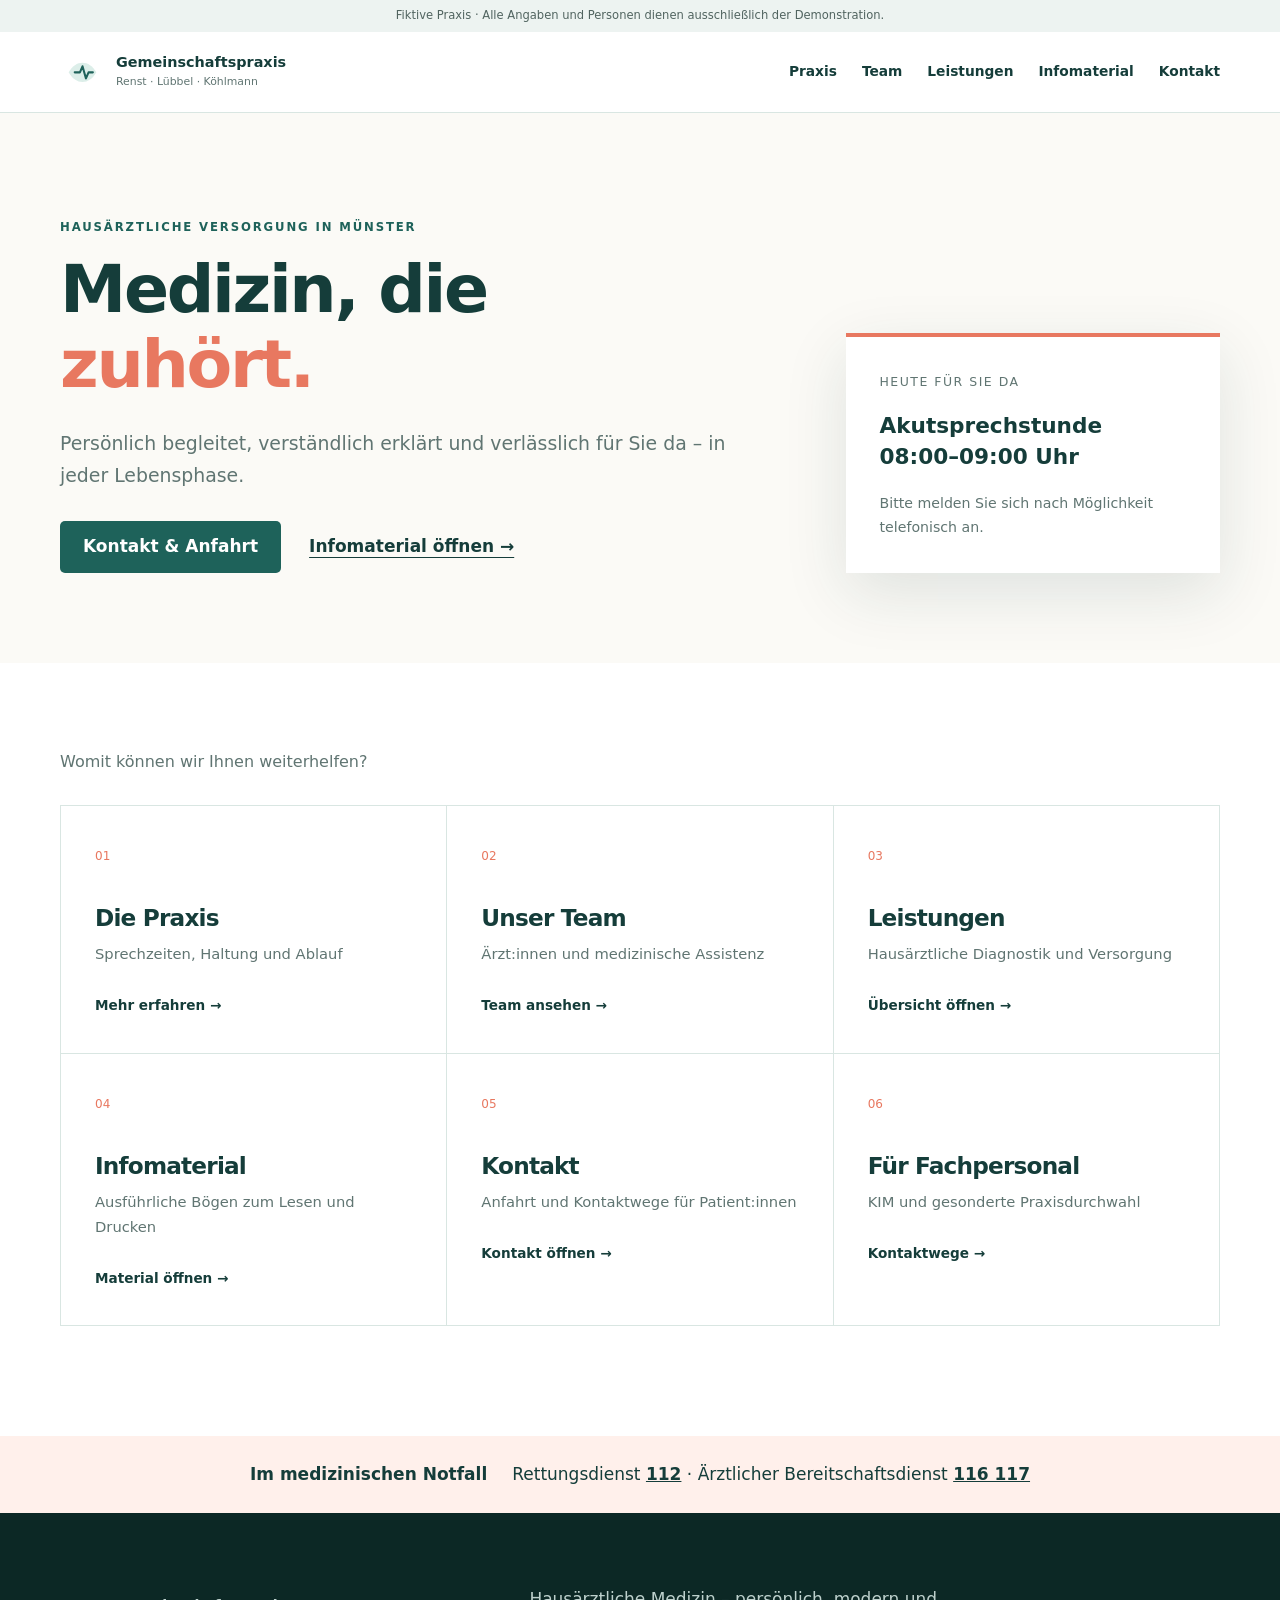
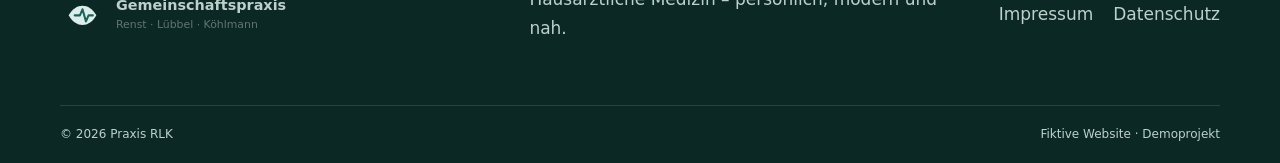
==== commit cafb8c82: "Restructure practice site and expand patient guides" ====
--- a/index.html
+++ b/index.html
@@ -3,22 +3,19 @@
   <head>
     <meta charset="UTF-8" />
     <meta name="viewport" content="width=device-width,initial-scale=1" />
-    <meta
-      name="description"
-      content="Gemeinschaftspraxis RLK – fiktive Hausarztpraxis in Münster."
-    />
-    <title>Gemeinschaftspraxis RLK · Münster</title>
+    <meta name="description" content="Fiktive Hausarztpraxis in Münster" />
+    <title>Gemeinschaftspraxis RLK · Praxis RLK</title>
     <link rel="stylesheet" href="styles.css" />
   </head>
   <body>
     <a class="skip-link" href="#main-content">Zum Inhalt springen</a>
     <div class="demo-bar">
-      Fiktive Praxis · Alle Personen, Kontaktdaten und Inhalte dienen
-      ausschließlich der Demonstration.
+      Fiktive Praxis · Alle Angaben und Personen dienen ausschließlich der
+      Demonstration.
     </div>
-    <header class="site-header" id="start">
+    <header class="site-header">
       <div class="container header-inner">
-        <a class="brand" href="#start" aria-label="Zur Startseite"
+        <a class="brand" href="index.html" aria-label="Zur Startseite"
           ><svg class="logo" viewBox="0 0 52 52" aria-hidden="true">
             <path d="M10 27c8-15 24-15 32 0-8 15-24 15-32 0Z" />
             <path d="M17 27h6l3-7 4 14 3-7h5" /></svg
@@ -26,8 +23,7 @@
             ><strong>Gemeinschaftspraxis</strong
             ><small>Renst · Lübbel · Köhlmann</small></span
           ></a
-        >
-        <button
+        ><button
           class="menu-toggle"
           type="button"
           aria-expanded="false"
@@ -37,17 +33,17 @@
           ><span class="sr-only">Menü öffnen</span>
         </button>
         <nav class="main-nav" id="main-nav" aria-label="Hauptnavigation">
-          <a href="#praxis">Praxis</a><a href="#team">Team</a
-          ><a href="#leistungen">Leistungen</a
+          <a href="praxis.html">Praxis</a><a href="team.html">Team</a
+          ><a href="leistungen.html">Leistungen</a
           ><a href="infomaterial.html">Infomaterial</a
-          ><a href="#zeiten">Sprechzeiten</a><a href="#kontakt">Kontakt</a>
+          ><a href="kontakt.html">Kontakt</a>
         </nav>
       </div>
     </header>
     <main id="main-content">
-      <section class="hero" id="praxis">
-        <div class="container hero-grid">
-          <div class="hero-copy">
+      <section class="landing">
+        <div class="container landing-grid">
+          <div>
             <span class="eyebrow">Hausärztliche Versorgung in Münster</span>
             <h1>Medizin, die <em>zuhört.</em></h1>
             <p class="lead">
@@ -55,386 +51,57 @@
               da – in jeder Lebensphase.
             </p>
             <div class="hero-actions">
-              <a class="button" href="#kontakt">Termin anfragen</a
+              <a class="button" href="kontakt.html">Kontakt & Anfahrt</a
               ><a class="text-link" href="infomaterial.html"
-                >Infomaterial ansehen →</a
+                >Infomaterial öffnen →</a
               >
             </div>
-            <div class="trust-row">
-              <span>✓ Akutsprechstunde</span><span>✓ Barrierearme Praxis</span
-              ><span>✓ Digitale Patienteninfos</span>
-            </div>
           </div>
-          <div class="hero-art" aria-hidden="true">
-            <div class="hero-circle"></div>
-            <svg viewBox="0 0 500 430">
-              <path
-                d="M70 360V166c0-25 20-45 45-45h270c25 0 45 20 45 45v194"
-                fill="#fff"
-              />
-              <path
-                d="M120 320h260M155 320V190h190v130"
-                fill="none"
-                stroke="#9ec9bf"
-                stroke-width="14"
-              />
-              <path
-                d="M250 210v95M203 257h94"
-                stroke="#e77961"
-                stroke-width="24"
-                stroke-linecap="round"
-              />
-              <path
-                d="M90 360h320"
-                stroke="#214d48"
-                stroke-width="12"
-                stroke-linecap="round"
-              /></svg
-            ><span class="hero-note"
-              ><b>Gut vorbereitet</b
-              ><small>Infos für Ihren Praxisbesuch</small></span
+          <div class="landing-panel">
+            <span>Heute für Sie da</span
+            ><strong>Akutsprechstunde<br />08:00–09:00 Uhr</strong
+            ><small
+              >Bitte melden Sie sich nach Möglichkeit telefonisch an.</small
             >
           </div>
         </div>
-        <div class="container quick-info">
-          <div>
-            <span>◷</span>
-            <p>
-              <small>Akutsprechstunde</small
-              ><strong>Täglich 08:00–09:00 Uhr</strong>
-            </p>
-          </div>
-          <div>
-            <span>⌖</span>
-            <p>
-              <small>Fiktive Demoanschrift</small
-              ><strong>Lindenbogen 18 · 48147 Münster</strong>
-            </p>
-          </div>
-          <div>
-            <span>☎</span>
-            <p><small>Praxisempfang</small><strong>0251 000 00 00</strong></p>
-          </div>
-        </div>
       </section>
-
-      <section class="section team-section" id="team">
+      <section class="portal-section">
         <div class="container">
-          <div class="section-heading">
-            <div>
-              <span class="eyebrow">Menschen in der Praxis</span>
-              <h2>Ein Team. Viele Perspektiven.</h2>
-            </div>
-            <p>
-              Ärztliche Erfahrung, qualifizierte Assistenz und gute Organisation
-              greifen bei uns ineinander.
-            </p>
-          </div>
-          <h3 class="group-title">
-            Ärztliches Team <span>Diagnostik · Therapie · Vorsorge</span>
-          </h3>
-          <div class="team-grid doctors">
-            <article class="person-card">
-              <img
-                src="assets/team/anna.svg"
-                alt="Illustratives Porträt von Dr. Anna Renst"
-              />
-              <div>
-                <p>Allgemeinmedizin</p>
-                <h3>Dr. med. Anna Renst</h3>
-                <span>Familienmedizin & hausärztliche Versorgung</span>
-              </div>
-            </article>
-            <article class="person-card">
-              <img
-                src="assets/team/jonas.svg"
-                alt="Illustratives Porträt von Dr. Jonas Lübbel"
-              />
-              <div>
-                <p>Innere Medizin</p>
-                <h3>Dr. med. Jonas Lübbel</h3>
-                <span>Internistische Diagnostik & Chronikerbetreuung</span>
-              </div>
-            </article>
-            <article class="person-card">
-              <img
-                src="assets/team/marie.svg"
-                alt="Illustratives Porträt von Dr. Marie Köhlmann"
-              />
-              <div>
-                <p>Allgemeinmedizin</p>
-                <h3>Dr. med. Marie Köhlmann</h3>
-                <span>Prävention, Vorsorge & Impfmedizin</span>
-              </div>
-            </article>
-          </div>
-          <h3 class="group-title team-second">
-            Praxisorganisation & medizinische Assistenz
-            <span>Begleitung · Diagnostik · Koordination</span>
-          </h3>
-          <div class="team-grid assistants">
-            <article class="person-card">
-              <img
-                src="assets/team/nina.svg"
-                alt="Illustratives Porträt von Nina Hartmann"
-              />
-              <div>
-                <p>Praxismanagement</p>
-                <h3>Nina Hartmann</h3>
-                <span>Leitende MFA · Qualitätsmanagement</span>
-              </div>
-            </article>
-            <article class="person-card">
-              <img
-                src="assets/team/selin.svg"
-                alt="Illustratives Porträt von Selin Aydin"
-              />
-              <div>
-                <p>Versorgungsassistenz</p>
-                <h3>Selin Aydin</h3>
-                <span>MFA · VERAH/NäPA</span>
-              </div>
-            </article>
-            <article class="person-card">
-              <img
-                src="assets/team/leonie.svg"
-                alt="Illustratives Porträt von Leonie Bergmann"
-              />
-              <div>
-                <p>Funktionsdiagnostik</p>
-                <h3>Leonie Bergmann</h3>
-                <span>MFA · Labor & Impfmanagement</span>
-              </div>
-            </article>
-          </div>
-          <p class="image-disclaimer">
-            Alle Namen und Porträts sind fiktive, illustrative Darstellungen
-            dieses Demoprojekts.
-          </p>
-        </div>
-      </section>
-
-      <section class="section services-section" id="leistungen">
-        <div class="container">
-          <div class="section-heading">
-            <div>
-              <span class="eyebrow">Leistungsspektrum</span>
-              <h2>Hausärztlich gut versorgt.</h2>
-            </div>
-            <p>
-              Welche Untersuchung im Einzelfall sinnvoll ist, klären wir im
-              persönlichen Gespräch.
-            </p>
-          </div>
-          <div class="services-grid">
-            <article>
-              <i>01</i><b>Hausärztliche Grundversorgung</b>
-              <p>
-                Akute Beschwerden, Beratung, Befundbesprechung und koordinierte
-                Weiterbehandlung.
-              </p>
-            </article>
-            <article>
-              <i>02</i><b>Vorsorge & Check-up</b>
-              <p>
-                Gesundheitsuntersuchungen, Hautkrebsscreening und individuelle
-                Präventionsberatung.
-              </p>
-            </article>
-            <article>
-              <i>03</i><b>Diagnostik</b>
-              <p>
-                Labor, Ruhe- und Langzeit-EKG, Langzeitblutdruck, Lungenfunktion
-                und Ultraschall.
-              </p>
-            </article>
-            <article>
-              <i>04</i><b>Impfmedizin</b>
-              <p>
-                Impfstatuskontrolle, Standard- und Indikationsimpfungen sowie
-                Reiseberatung.
-              </p>
-            </article>
-            <article>
-              <i>05</i><b>Chronische Erkrankungen</b>
-              <p>
-                DMP und kontinuierliche Begleitung unter anderem bei Diabetes,
-                KHK, Asthma und COPD.
-              </p>
-            </article>
-            <article>
-              <i>06</i><b>Wundversorgung</b>
-              <p>
-                Verbandswechsel, kleine chirurgische Versorgung und
-                postoperative Kontrollen.
-              </p>
-            </article>
-            <article>
-              <i>07</i><b>Geriatrie & Hausbesuche</b>
-              <p>
-                Basisassessment und Hausbesuche nach medizinischer Indikation.
-              </p>
-            </article>
-            <article>
-              <i>08</i><b>Psychosomatische Grundversorgung</b>
-              <p>
-                Erste Einordnung körperlicher und seelischer Wechselwirkungen.
-              </p>
-            </article>
-            <article>
-              <i>09</i><b>Atteste & Untersuchungen</b>
-              <p>
-                Jugendarbeitsschutzuntersuchungen, Verordnungen, Überweisungen
-                und ausgewählte Atteste.
-              </p>
-            </article>
-          </div>
-          <p class="fineprint">
-            Leistungsumfang und Kostenübernahme richten sich nach medizinischer
-            Indikation und Versicherungsstatus. Reisemedizin und bestimmte
-            Atteste können Selbstzahlerleistungen sein.
-          </p>
-        </div>
-      </section>
-
-      <section class="material-teaser">
-        <div class="container teaser-grid">
-          <div>
-            <span class="eyebrow light">Wissen für zu Hause</span>
-            <h2>Gut informiert – auch nach dem Termin.</h2>
-            <p>
-              Druckbare, verständliche Bögen helfen bei Vorbereitung, Messungen,
-              Übungen und dem Umgang mit Hilfsmitteln.
-            </p>
-            <a class="button button-light" href="infomaterial.html"
-              >Alle 20 Infobögen öffnen →</a
+          <p class="portal-intro">Womit können wir Ihnen weiterhelfen?</p>
+          <nav class="portal-grid" aria-label="Praxisbereiche">
+            <a href="praxis.html"
+              ><span>01</span>
+              <h2>Die Praxis</h2>
+              <p>Sprechzeiten, Haltung und Ablauf</p>
+              <b>Mehr erfahren →</b></a
+            ><a href="team.html"
+              ><span>02</span>
+              <h2>Unser Team</h2>
+              <p>Ärzt:innen und medizinische Assistenz</p>
+              <b>Team ansehen →</b></a
+            ><a href="leistungen.html"
+              ><span>03</span>
+              <h2>Leistungen</h2>
+              <p>Hausärztliche Diagnostik und Versorgung</p>
+              <b>Übersicht öffnen →</b></a
+            ><a href="infomaterial.html"
+              ><span>04</span>
+              <h2>Infomaterial</h2>
+              <p>Ausführliche Bögen zum Lesen und Drucken</p>
+              <b>Material öffnen →</b></a
+            ><a href="kontakt.html"
+              ><span>05</span>
+              <h2>Kontakt</h2>
+              <p>Anfahrt und Kontaktwege für Patient:innen</p>
+              <b>Kontakt öffnen →</b></a
+            ><a href="kontakt.html#fachpersonal"
+              ><span>06</span>
+              <h2>Für Fachpersonal</h2>
+              <p>KIM und gesonderte Praxisdurchwahl</p>
+              <b>Kontaktwege →</b></a
             >
-          </div>
-          <div class="paper-stack">
-            <article>
-              <span>01</span><b>Blutdruck richtig messen</b
-              ><small>Schritt für Schritt</small>
-            </article>
-            <article>
-              <span>02</span><b>Inhalatoren anwenden</b
-              ><small>Dosieraerosol & Pulver</small>
-            </article>
-            <article>
-              <span>03</span><b>Zum ersten Termin</b
-              ><small>Anamnese & Checkliste</small>
-            </article>
-          </div>
-        </div>
-      </section>
-
-      <section class="section hours-section" id="zeiten">
-        <div class="container hours-grid">
-          <div>
-            <span class="eyebrow light">Sprechzeiten</span>
-            <h2>Wir nehmen uns Zeit.</h2>
-            <p>
-              Bitte vereinbaren Sie möglichst vorab einen Termin. Akute
-              Beschwerden werden täglich gesondert eingeplant.
-            </p>
-          </div>
-          <div class="hours-card">
-            <div><span>Montag</span><b>08–12 · 14–18 Uhr</b></div>
-            <div><span>Dienstag</span><b>08–12 · 14–18 Uhr</b></div>
-            <div><span>Mittwoch</span><b>08–13 Uhr</b></div>
-            <div><span>Donnerstag</span><b>08–12 · 14–18 Uhr</b></div>
-            <div><span>Freitag</span><b>08–13 Uhr</b></div>
-            <p>Akutsprechstunde täglich 08:00–09:00 Uhr</p>
-          </div>
-        </div>
-      </section>
-
-      <section class="section contact-section" id="kontakt">
-        <div class="container">
-          <div class="section-heading">
-            <div>
-              <span class="eyebrow">Kontakt & Anfahrt</span>
-              <h2>So erreichen Sie uns.</h2>
-            </div>
-            <p>
-              Alle Angaben sind fiktiv und nicht für eine echte Kontaktaufnahme
-              vorgesehen.
-            </p>
-          </div>
-          <div class="contact-grid">
-            <div class="contact-details">
-              <a href="tel:+492510000000"
-                ><span>☎</span>
-                <p><small>Telefon</small><b>0251 000 00 00</b></p></a
-              ><a href="mailto:info@example.invalid"
-                ><span>✉</span>
-                <p>
-                  <small>E-Mail · keine medizinischen Daten</small
-                  ><b>info@praxis-rlk.example</b>
-                </p></a
-              >
-              <div>
-                <span>⌖</span>
-                <p>
-                  <small>Fiktive Anschrift</small
-                  ><b>Lindenbogen 18<br />48147 Münster</b>
-                </p>
-              </div>
-              <aside>
-                <b>Barrierearm erreichbar</b>
-                <p>Stufenloser Zugang, Aufzug und reservierte Stellplätze.</p>
-              </aside>
-            </div>
-            <div class="map-consent">
-              <div class="map-drawing" aria-hidden="true">
-                <span class="pin">+</span>
-              </div>
-              <div class="map-copy">
-                <span class="eyebrow">Externer Karteninhalt</span>
-                <h3>Google Maps erst nach Klick</h3>
-                <p>
-                  Beim Aktivieren wird eine Verbindung zu Google hergestellt. Da
-                  die Anschrift fiktiv ist, öffnet die Demo nur eine allgemeine
-                  Kartenansicht von Münster.
-                </p>
-                <button class="button" id="map-activate" type="button">
-                  Karte aktivieren</button
-                ><a
-                  class="text-link"
-                  href="https://www.google.com/maps/search/?api=1&query=M%C3%BCnster"
-                  target="_blank"
-                  rel="noopener noreferrer"
-                  >Direkt bei Google Maps öffnen ↗</a
-                >
-              </div>
-            </div>
-          </div>
-          <div class="professional-contact">
-            <div>
-              <span class="eyebrow light">Für medizinische Einrichtungen</span>
-              <h2>Direkter Draht für Fachpersonal.</h2>
-              <p>
-                Befunde gehören in sichere Kommunikationswege – nicht in eine
-                gewöhnliche E-Mail.
-              </p>
-            </div>
-            <div class="pro-options">
-              <article>
-                <b>KIM · sicherer Befundweg</b>
-                <p>praxis-rlk@demo.kim.example</p>
-                <small>Nicht funktionsfähige Demo-Adresse</small>
-              </article>
-              <article>
-                <b>Fachkreis-Durchwahl</b>
-                <p>0251 000 00 20</p>
-                <small>Werktags 08:00–12:00 Uhr</small>
-              </article>
-              <article>
-                <b>Organisation</b>
-                <p>fachkontakt@praxis-rlk.example</p>
-                <small>Keine Befunde oder Gesundheitsdaten</small>
-              </article>
-            </div>
-          </div>
+          </nav>
         </div>
       </section>
       <aside class="emergency">
@@ -449,8 +116,8 @@
     </main>
     <footer class="site-footer">
       <div class="container footer-main">
-        <a class="brand" href="#start"
-          ><svg class="logo" viewBox="0 0 52 52">
+        <a class="brand" href="index.html" aria-label="Zur Startseite"
+          ><svg class="logo" viewBox="0 0 52 52" aria-hidden="true">
             <path d="M10 27c8-15 24-15 32 0-8 15-24 15-32 0Z" />
             <path d="M17 27h6l3-7 4 14 3-7h5" /></svg
           ><span
@@ -461,8 +128,7 @@
         <p>Hausärztliche Medizin – persönlich, modern und nah.</p>
         <nav>
           <a href="impressum.html">Impressum</a
-          ><a href="datenschutz.html">Datenschutz</a
-          ><a href="infomaterial.html">Infomaterial</a>
+          ><a href="datenschutz.html">Datenschutz</a>
         </nav>
       </div>
       <div class="container footer-bottom">
--- a/styles.css
+++ b/styles.css
@@ -947,3 +947,279 @@
     transition: none !important;
   }
 }
+
+/* Ruhige Portal-Startseite und klar getrennte Inhaltsseiten */
+body {
+  font-size: 17px;
+  line-height: 1.7;
+}
+h1,
+h2,
+h3,
+body {
+  font-family:
+    Inter,
+    ui-sans-serif,
+    system-ui,
+    -apple-system,
+    "Segoe UI",
+    sans-serif;
+}
+h1 {
+  font-size: clamp(3rem, 5.2vw, 5rem);
+}
+h2 {
+  font-size: clamp(2rem, 3.2vw, 3rem);
+}
+.landing {
+  padding: 105px 0 90px;
+  background: var(--cream);
+}
+.landing-grid {
+  display: grid;
+  grid-template-columns: 1.3fr 0.7fr;
+  align-items: end;
+  gap: 90px;
+}
+.landing-grid .lead {
+  max-width: 680px;
+}
+.landing-panel {
+  padding: 34px;
+  border-top: 4px solid var(--coral);
+  background: #fff;
+  box-shadow: var(--shadow);
+}
+.landing-panel span,
+.landing-panel strong,
+.landing-panel small {
+  display: block;
+}
+.landing-panel span {
+  color: var(--muted);
+  font-size: 0.78rem;
+  text-transform: uppercase;
+  letter-spacing: 0.12em;
+}
+.landing-panel strong {
+  margin: 18px 0;
+  font-size: 1.35rem;
+  line-height: 1.45;
+}
+.landing-panel small {
+  color: var(--muted);
+}
+.portal-section {
+  padding: 85px 0 110px;
+}
+.portal-intro {
+  margin: 0 0 30px;
+  color: var(--muted);
+  font-size: 1rem;
+}
+.portal-grid {
+  display: grid;
+  grid-template-columns: repeat(3, 1fr);
+  border-top: 1px solid var(--line);
+  border-left: 1px solid var(--line);
+}
+.portal-grid > a {
+  min-height: 245px;
+  padding: 34px;
+  border-right: 1px solid var(--line);
+  border-bottom: 1px solid var(--line);
+  background: #fff;
+}
+.portal-grid > a:hover {
+  background: var(--pale);
+}
+.portal-grid span {
+  color: var(--coral);
+  font-size: 0.75rem;
+}
+.portal-grid h2 {
+  margin: 36px 0 10px;
+  font-size: 1.45rem;
+}
+.portal-grid p {
+  margin: 0 0 24px;
+  color: var(--muted);
+  font-size: 0.92rem;
+}
+.portal-grid b {
+  font-size: 0.85rem;
+}
+.content-split {
+  display: grid;
+  grid-template-columns: 1fr 0.85fr;
+  gap: 100px;
+  align-items: start;
+}
+.content-split article p {
+  color: var(--muted);
+}
+.dark-card {
+  color: #fff;
+  background: var(--ink);
+}
+.dark-card h2 {
+  margin-bottom: 22px;
+  font-size: 1.55rem;
+}
+.simple-section-title {
+  margin-bottom: 28px;
+  font-size: 1.65rem;
+}
+.second-title {
+  margin-top: 75px;
+}
+.pro-section {
+  color: #fff;
+  background: var(--ink);
+}
+.pro-section .professional-contact {
+  margin-top: 0;
+  padding: 0;
+}
+
+/* Ausführliche, druckfreundliche Informationsbögen */
+.info-sheet {
+  max-width: 900px;
+  padding: 80px 52px;
+}
+.sheet-header {
+  margin-bottom: 40px;
+  padding-bottom: 32px;
+}
+.sheet-header h1 {
+  max-width: 760px;
+  font-size: clamp(2.35rem, 4vw, 3.35rem);
+}
+.sheet-lead {
+  margin: 0 0 36px;
+  color: #405b57;
+  font-size: 1.1rem;
+  line-height: 1.75;
+}
+.sheet-body {
+  font-size: 1rem;
+  line-height: 1.75;
+}
+.sheet-body > h2 {
+  margin: 44px 0 14px;
+  font-size: 1.45rem;
+}
+.sheet-body > p {
+  max-width: 72ch;
+}
+.sheet-body ol {
+  margin: 22px 0 34px;
+  padding-left: 1.4rem;
+}
+.sheet-body li {
+  padding-left: 10px;
+  margin-bottom: 15px;
+}
+.sheet-columns {
+  display: grid;
+  grid-template-columns: 1fr 1fr;
+  gap: 48px;
+  margin: 45px 0;
+  padding: 36px 0;
+  border-top: 1px solid var(--line);
+  border-bottom: 1px solid var(--line);
+}
+.sheet-columns h2 {
+  margin: 0 0 12px;
+  font-size: 1.25rem;
+}
+.sheet-columns p {
+  margin: 0;
+  color: #405b57;
+}
+.sheet .notice {
+  margin: 38px 0;
+  padding: 24px 28px;
+}
+.sheet-actions {
+  padding-top: 20px;
+  border-top: 1px solid var(--line);
+}
+.material-card {
+  min-height: 270px;
+  padding: 30px;
+}
+.material-card h2 {
+  margin-top: 26px;
+  line-height: 1.3;
+}
+
+@page {
+  size: A4;
+  margin: 18mm;
+}
+@media print {
+  .info-sheet {
+    width: auto;
+    max-width: none;
+    min-height: 260mm;
+    padding: 0;
+  }
+  .sheet-header h1 {
+    font-size: 25pt;
+  }
+  .sheet-lead {
+    font-size: 11pt;
+  }
+  .sheet-body {
+    font-size: 10.5pt;
+    line-height: 1.55;
+  }
+  .sheet-body > h2 {
+    margin-top: 8mm;
+    font-size: 15pt;
+  }
+  .sheet-columns {
+    gap: 10mm;
+    margin: 8mm 0;
+    padding: 7mm 0;
+  }
+  .notice {
+    background: #f5f5f5 !important;
+    print-color-adjust: exact;
+  }
+}
+@media (max-width: 980px) {
+  .landing-grid,
+  .content-split {
+    grid-template-columns: 1fr;
+    gap: 45px;
+  }
+  .portal-grid {
+    grid-template-columns: repeat(2, 1fr);
+  }
+}
+@media (max-width: 640px) {
+  body {
+    font-size: 16px;
+  }
+  .landing {
+    padding: 65px 0;
+  }
+  .portal-section {
+    padding: 60px 0 80px;
+  }
+  .portal-grid {
+    grid-template-columns: 1fr;
+  }
+  .portal-grid > a {
+    min-height: 210px;
+  }
+  .info-sheet {
+    padding: 55px 0;
+  }
+  .sheet-columns {
+    grid-template-columns: 1fr;
+    gap: 32px;
+  }
+}
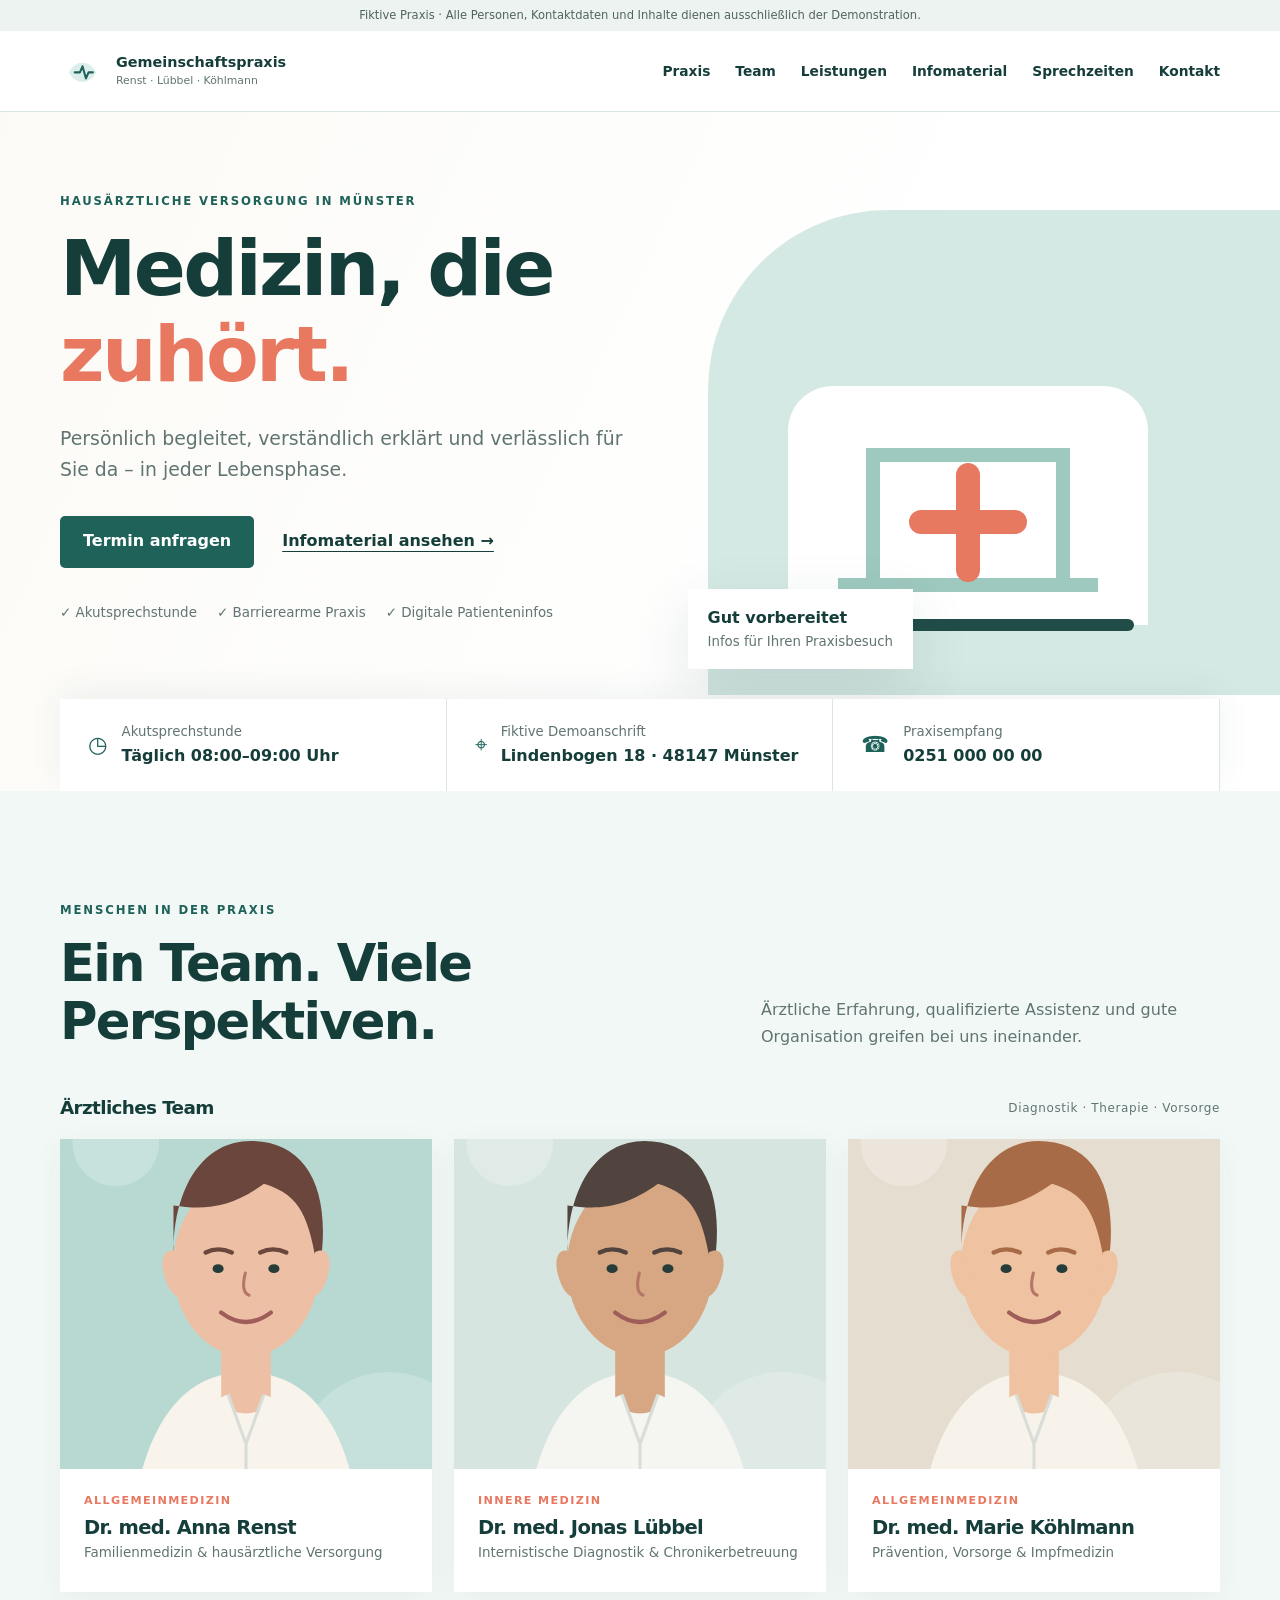
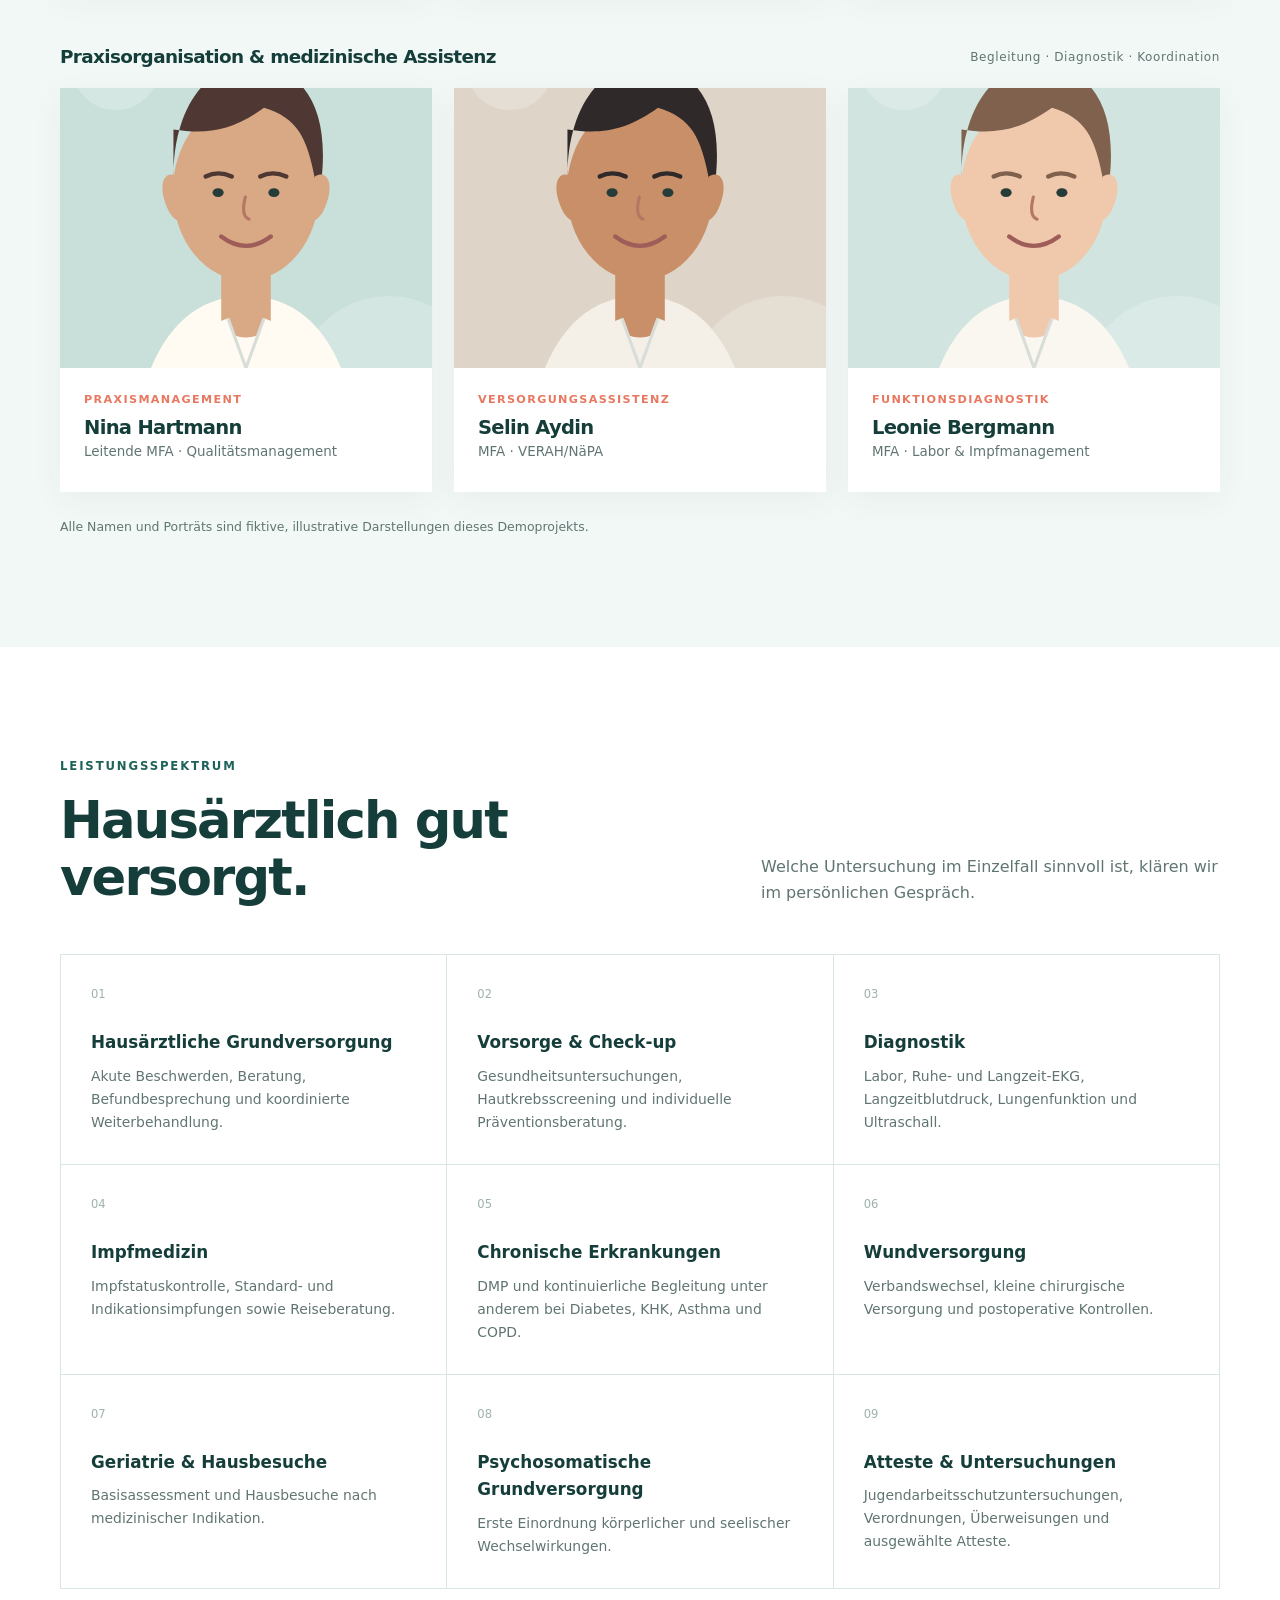
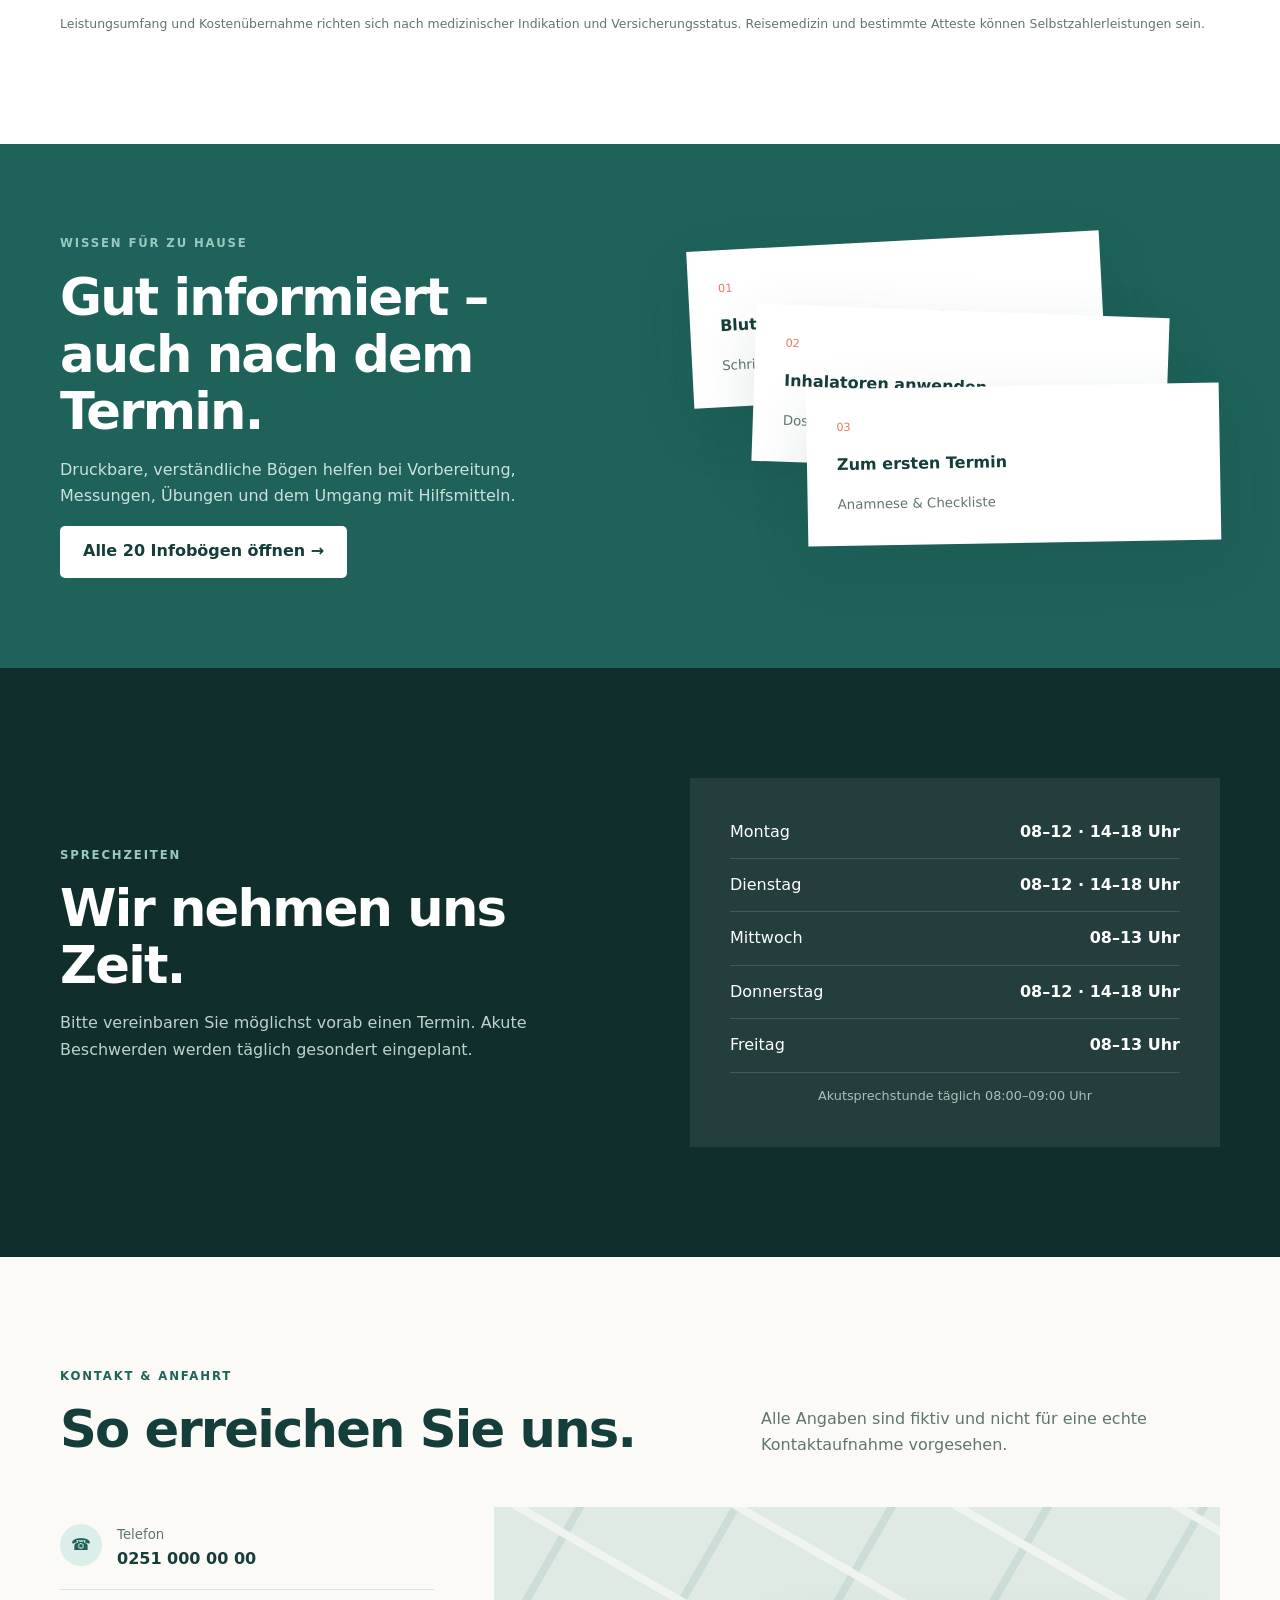
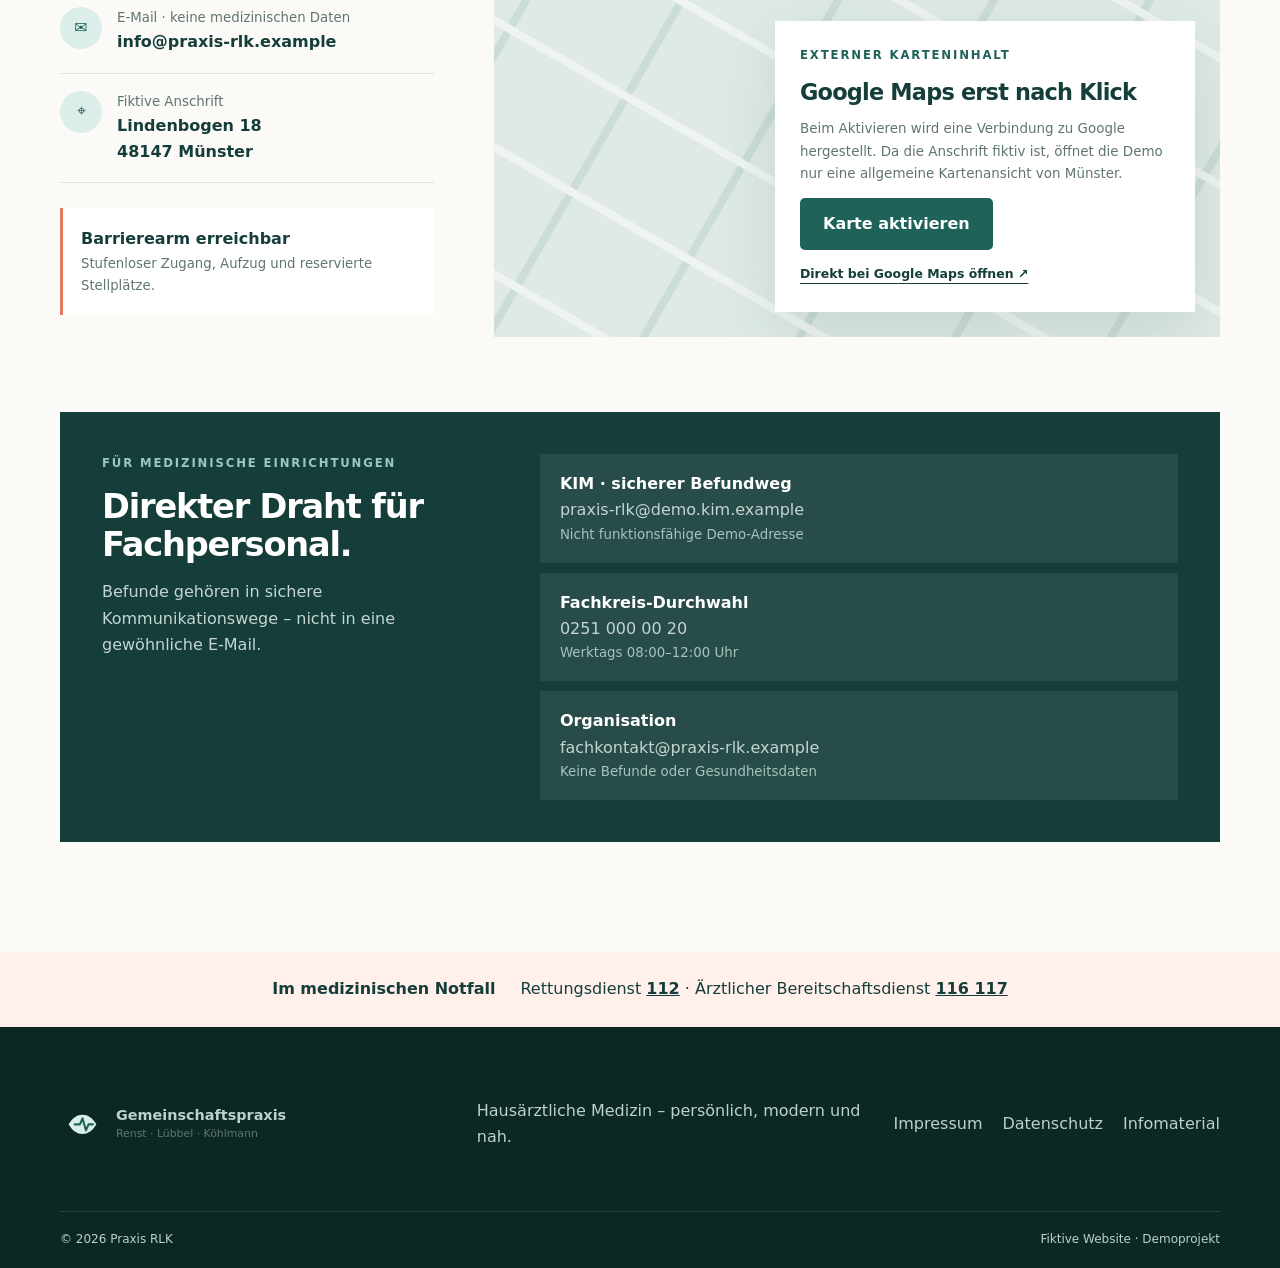
==== commit f636b5ad: "Merge branch 'main' into codex/website-anpassen-mit-fotos-und-informationen-j7r18i" ====
--- a/index.html
+++ b/index.html
@@ -3,19 +3,22 @@
   <head>
     <meta charset="UTF-8" />
     <meta name="viewport" content="width=device-width,initial-scale=1" />
-    <meta name="description" content="Fiktive Hausarztpraxis in Münster" />
-    <title>Gemeinschaftspraxis RLK · Praxis RLK</title>
+    <meta
+      name="description"
+      content="Gemeinschaftspraxis RLK – fiktive Hausarztpraxis in Münster."
+    />
+    <title>Gemeinschaftspraxis RLK · Münster</title>
     <link rel="stylesheet" href="styles.css" />
   </head>
   <body>
     <a class="skip-link" href="#main-content">Zum Inhalt springen</a>
     <div class="demo-bar">
-      Fiktive Praxis · Alle Angaben und Personen dienen ausschließlich der
-      Demonstration.
+      Fiktive Praxis · Alle Personen, Kontaktdaten und Inhalte dienen
+      ausschließlich der Demonstration.
     </div>
-    <header class="site-header">
+    <header class="site-header" id="start">
       <div class="container header-inner">
-        <a class="brand" href="index.html" aria-label="Zur Startseite"
+        <a class="brand" href="#start" aria-label="Zur Startseite"
           ><svg class="logo" viewBox="0 0 52 52" aria-hidden="true">
             <path d="M10 27c8-15 24-15 32 0-8 15-24 15-32 0Z" />
             <path d="M17 27h6l3-7 4 14 3-7h5" /></svg
@@ -23,7 +26,8 @@
             ><strong>Gemeinschaftspraxis</strong
             ><small>Renst · Lübbel · Köhlmann</small></span
           ></a
-        ><button
+        >
+        <button
           class="menu-toggle"
           type="button"
           aria-expanded="false"
@@ -33,17 +37,17 @@
           ><span class="sr-only">Menü öffnen</span>
         </button>
         <nav class="main-nav" id="main-nav" aria-label="Hauptnavigation">
-          <a href="praxis.html">Praxis</a><a href="team.html">Team</a
-          ><a href="leistungen.html">Leistungen</a
+          <a href="#praxis">Praxis</a><a href="#team">Team</a
+          ><a href="#leistungen">Leistungen</a
           ><a href="infomaterial.html">Infomaterial</a
-          ><a href="kontakt.html">Kontakt</a>
+          ><a href="#zeiten">Sprechzeiten</a><a href="#kontakt">Kontakt</a>
         </nav>
       </div>
     </header>
     <main id="main-content">
-      <section class="landing">
-        <div class="container landing-grid">
-          <div>
+      <section class="hero" id="praxis">
+        <div class="container hero-grid">
+          <div class="hero-copy">
             <span class="eyebrow">Hausärztliche Versorgung in Münster</span>
             <h1>Medizin, die <em>zuhört.</em></h1>
             <p class="lead">
@@ -51,57 +55,386 @@
               da – in jeder Lebensphase.
             </p>
             <div class="hero-actions">
-              <a class="button" href="kontakt.html">Kontakt & Anfahrt</a
+              <a class="button" href="#kontakt">Termin anfragen</a
               ><a class="text-link" href="infomaterial.html"
-                >Infomaterial öffnen →</a
+                >Infomaterial ansehen →</a
               >
             </div>
-          </div>
-          <div class="landing-panel">
-            <span>Heute für Sie da</span
-            ><strong>Akutsprechstunde<br />08:00–09:00 Uhr</strong
-            ><small
-              >Bitte melden Sie sich nach Möglichkeit telefonisch an.</small
+            <div class="trust-row">
+              <span>✓ Akutsprechstunde</span><span>✓ Barrierearme Praxis</span
+              ><span>✓ Digitale Patienteninfos</span>
+            </div>
+          </div>
+          <div class="hero-art" aria-hidden="true">
+            <div class="hero-circle"></div>
+            <svg viewBox="0 0 500 430">
+              <path
+                d="M70 360V166c0-25 20-45 45-45h270c25 0 45 20 45 45v194"
+                fill="#fff"
+              />
+              <path
+                d="M120 320h260M155 320V190h190v130"
+                fill="none"
+                stroke="#9ec9bf"
+                stroke-width="14"
+              />
+              <path
+                d="M250 210v95M203 257h94"
+                stroke="#e77961"
+                stroke-width="24"
+                stroke-linecap="round"
+              />
+              <path
+                d="M90 360h320"
+                stroke="#214d48"
+                stroke-width="12"
+                stroke-linecap="round"
+              /></svg
+            ><span class="hero-note"
+              ><b>Gut vorbereitet</b
+              ><small>Infos für Ihren Praxisbesuch</small></span
             >
           </div>
         </div>
-      </section>
-      <section class="portal-section">
+        <div class="container quick-info">
+          <div>
+            <span>◷</span>
+            <p>
+              <small>Akutsprechstunde</small
+              ><strong>Täglich 08:00–09:00 Uhr</strong>
+            </p>
+          </div>
+          <div>
+            <span>⌖</span>
+            <p>
+              <small>Fiktive Demoanschrift</small
+              ><strong>Lindenbogen 18 · 48147 Münster</strong>
+            </p>
+          </div>
+          <div>
+            <span>☎</span>
+            <p><small>Praxisempfang</small><strong>0251 000 00 00</strong></p>
+          </div>
+        </div>
+      </section>
+
+      <section class="section team-section" id="team">
         <div class="container">
-          <p class="portal-intro">Womit können wir Ihnen weiterhelfen?</p>
-          <nav class="portal-grid" aria-label="Praxisbereiche">
-            <a href="praxis.html"
-              ><span>01</span>
-              <h2>Die Praxis</h2>
-              <p>Sprechzeiten, Haltung und Ablauf</p>
-              <b>Mehr erfahren →</b></a
-            ><a href="team.html"
-              ><span>02</span>
-              <h2>Unser Team</h2>
-              <p>Ärzt:innen und medizinische Assistenz</p>
-              <b>Team ansehen →</b></a
-            ><a href="leistungen.html"
-              ><span>03</span>
-              <h2>Leistungen</h2>
-              <p>Hausärztliche Diagnostik und Versorgung</p>
-              <b>Übersicht öffnen →</b></a
-            ><a href="infomaterial.html"
-              ><span>04</span>
-              <h2>Infomaterial</h2>
-              <p>Ausführliche Bögen zum Lesen und Drucken</p>
-              <b>Material öffnen →</b></a
-            ><a href="kontakt.html"
-              ><span>05</span>
-              <h2>Kontakt</h2>
-              <p>Anfahrt und Kontaktwege für Patient:innen</p>
-              <b>Kontakt öffnen →</b></a
-            ><a href="kontakt.html#fachpersonal"
-              ><span>06</span>
-              <h2>Für Fachpersonal</h2>
-              <p>KIM und gesonderte Praxisdurchwahl</p>
-              <b>Kontaktwege →</b></a
+          <div class="section-heading">
+            <div>
+              <span class="eyebrow">Menschen in der Praxis</span>
+              <h2>Ein Team. Viele Perspektiven.</h2>
+            </div>
+            <p>
+              Ärztliche Erfahrung, qualifizierte Assistenz und gute Organisation
+              greifen bei uns ineinander.
+            </p>
+          </div>
+          <h3 class="group-title">
+            Ärztliches Team <span>Diagnostik · Therapie · Vorsorge</span>
+          </h3>
+          <div class="team-grid doctors">
+            <article class="person-card">
+              <img
+                src="assets/team/anna.svg"
+                alt="Illustratives Porträt von Dr. Anna Renst"
+              />
+              <div>
+                <p>Allgemeinmedizin</p>
+                <h3>Dr. med. Anna Renst</h3>
+                <span>Familienmedizin & hausärztliche Versorgung</span>
+              </div>
+            </article>
+            <article class="person-card">
+              <img
+                src="assets/team/jonas.svg"
+                alt="Illustratives Porträt von Dr. Jonas Lübbel"
+              />
+              <div>
+                <p>Innere Medizin</p>
+                <h3>Dr. med. Jonas Lübbel</h3>
+                <span>Internistische Diagnostik & Chronikerbetreuung</span>
+              </div>
+            </article>
+            <article class="person-card">
+              <img
+                src="assets/team/marie.svg"
+                alt="Illustratives Porträt von Dr. Marie Köhlmann"
+              />
+              <div>
+                <p>Allgemeinmedizin</p>
+                <h3>Dr. med. Marie Köhlmann</h3>
+                <span>Prävention, Vorsorge & Impfmedizin</span>
+              </div>
+            </article>
+          </div>
+          <h3 class="group-title team-second">
+            Praxisorganisation & medizinische Assistenz
+            <span>Begleitung · Diagnostik · Koordination</span>
+          </h3>
+          <div class="team-grid assistants">
+            <article class="person-card">
+              <img
+                src="assets/team/nina.svg"
+                alt="Illustratives Porträt von Nina Hartmann"
+              />
+              <div>
+                <p>Praxismanagement</p>
+                <h3>Nina Hartmann</h3>
+                <span>Leitende MFA · Qualitätsmanagement</span>
+              </div>
+            </article>
+            <article class="person-card">
+              <img
+                src="assets/team/selin.svg"
+                alt="Illustratives Porträt von Selin Aydin"
+              />
+              <div>
+                <p>Versorgungsassistenz</p>
+                <h3>Selin Aydin</h3>
+                <span>MFA · VERAH/NäPA</span>
+              </div>
+            </article>
+            <article class="person-card">
+              <img
+                src="assets/team/leonie.svg"
+                alt="Illustratives Porträt von Leonie Bergmann"
+              />
+              <div>
+                <p>Funktionsdiagnostik</p>
+                <h3>Leonie Bergmann</h3>
+                <span>MFA · Labor & Impfmanagement</span>
+              </div>
+            </article>
+          </div>
+          <p class="image-disclaimer">
+            Alle Namen und Porträts sind fiktive, illustrative Darstellungen
+            dieses Demoprojekts.
+          </p>
+        </div>
+      </section>
+
+      <section class="section services-section" id="leistungen">
+        <div class="container">
+          <div class="section-heading">
+            <div>
+              <span class="eyebrow">Leistungsspektrum</span>
+              <h2>Hausärztlich gut versorgt.</h2>
+            </div>
+            <p>
+              Welche Untersuchung im Einzelfall sinnvoll ist, klären wir im
+              persönlichen Gespräch.
+            </p>
+          </div>
+          <div class="services-grid">
+            <article>
+              <i>01</i><b>Hausärztliche Grundversorgung</b>
+              <p>
+                Akute Beschwerden, Beratung, Befundbesprechung und koordinierte
+                Weiterbehandlung.
+              </p>
+            </article>
+            <article>
+              <i>02</i><b>Vorsorge & Check-up</b>
+              <p>
+                Gesundheitsuntersuchungen, Hautkrebsscreening und individuelle
+                Präventionsberatung.
+              </p>
+            </article>
+            <article>
+              <i>03</i><b>Diagnostik</b>
+              <p>
+                Labor, Ruhe- und Langzeit-EKG, Langzeitblutdruck, Lungenfunktion
+                und Ultraschall.
+              </p>
+            </article>
+            <article>
+              <i>04</i><b>Impfmedizin</b>
+              <p>
+                Impfstatuskontrolle, Standard- und Indikationsimpfungen sowie
+                Reiseberatung.
+              </p>
+            </article>
+            <article>
+              <i>05</i><b>Chronische Erkrankungen</b>
+              <p>
+                DMP und kontinuierliche Begleitung unter anderem bei Diabetes,
+                KHK, Asthma und COPD.
+              </p>
+            </article>
+            <article>
+              <i>06</i><b>Wundversorgung</b>
+              <p>
+                Verbandswechsel, kleine chirurgische Versorgung und
+                postoperative Kontrollen.
+              </p>
+            </article>
+            <article>
+              <i>07</i><b>Geriatrie & Hausbesuche</b>
+              <p>
+                Basisassessment und Hausbesuche nach medizinischer Indikation.
+              </p>
+            </article>
+            <article>
+              <i>08</i><b>Psychosomatische Grundversorgung</b>
+              <p>
+                Erste Einordnung körperlicher und seelischer Wechselwirkungen.
+              </p>
+            </article>
+            <article>
+              <i>09</i><b>Atteste & Untersuchungen</b>
+              <p>
+                Jugendarbeitsschutzuntersuchungen, Verordnungen, Überweisungen
+                und ausgewählte Atteste.
+              </p>
+            </article>
+          </div>
+          <p class="fineprint">
+            Leistungsumfang und Kostenübernahme richten sich nach medizinischer
+            Indikation und Versicherungsstatus. Reisemedizin und bestimmte
+            Atteste können Selbstzahlerleistungen sein.
+          </p>
+        </div>
+      </section>
+
+      <section class="material-teaser">
+        <div class="container teaser-grid">
+          <div>
+            <span class="eyebrow light">Wissen für zu Hause</span>
+            <h2>Gut informiert – auch nach dem Termin.</h2>
+            <p>
+              Druckbare, verständliche Bögen helfen bei Vorbereitung, Messungen,
+              Übungen und dem Umgang mit Hilfsmitteln.
+            </p>
+            <a class="button button-light" href="infomaterial.html"
+              >Alle 20 Infobögen öffnen →</a
             >
-          </nav>
+          </div>
+          <div class="paper-stack">
+            <article>
+              <span>01</span><b>Blutdruck richtig messen</b
+              ><small>Schritt für Schritt</small>
+            </article>
+            <article>
+              <span>02</span><b>Inhalatoren anwenden</b
+              ><small>Dosieraerosol & Pulver</small>
+            </article>
+            <article>
+              <span>03</span><b>Zum ersten Termin</b
+              ><small>Anamnese & Checkliste</small>
+            </article>
+          </div>
+        </div>
+      </section>
+
+      <section class="section hours-section" id="zeiten">
+        <div class="container hours-grid">
+          <div>
+            <span class="eyebrow light">Sprechzeiten</span>
+            <h2>Wir nehmen uns Zeit.</h2>
+            <p>
+              Bitte vereinbaren Sie möglichst vorab einen Termin. Akute
+              Beschwerden werden täglich gesondert eingeplant.
+            </p>
+          </div>
+          <div class="hours-card">
+            <div><span>Montag</span><b>08–12 · 14–18 Uhr</b></div>
+            <div><span>Dienstag</span><b>08–12 · 14–18 Uhr</b></div>
+            <div><span>Mittwoch</span><b>08–13 Uhr</b></div>
+            <div><span>Donnerstag</span><b>08–12 · 14–18 Uhr</b></div>
+            <div><span>Freitag</span><b>08–13 Uhr</b></div>
+            <p>Akutsprechstunde täglich 08:00–09:00 Uhr</p>
+          </div>
+        </div>
+      </section>
+
+      <section class="section contact-section" id="kontakt">
+        <div class="container">
+          <div class="section-heading">
+            <div>
+              <span class="eyebrow">Kontakt & Anfahrt</span>
+              <h2>So erreichen Sie uns.</h2>
+            </div>
+            <p>
+              Alle Angaben sind fiktiv und nicht für eine echte Kontaktaufnahme
+              vorgesehen.
+            </p>
+          </div>
+          <div class="contact-grid">
+            <div class="contact-details">
+              <a href="tel:+492510000000"
+                ><span>☎</span>
+                <p><small>Telefon</small><b>0251 000 00 00</b></p></a
+              ><a href="mailto:info@example.invalid"
+                ><span>✉</span>
+                <p>
+                  <small>E-Mail · keine medizinischen Daten</small
+                  ><b>info@praxis-rlk.example</b>
+                </p></a
+              >
+              <div>
+                <span>⌖</span>
+                <p>
+                  <small>Fiktive Anschrift</small
+                  ><b>Lindenbogen 18<br />48147 Münster</b>
+                </p>
+              </div>
+              <aside>
+                <b>Barrierearm erreichbar</b>
+                <p>Stufenloser Zugang, Aufzug und reservierte Stellplätze.</p>
+              </aside>
+            </div>
+            <div class="map-consent">
+              <div class="map-drawing" aria-hidden="true">
+                <span class="pin">+</span>
+              </div>
+              <div class="map-copy">
+                <span class="eyebrow">Externer Karteninhalt</span>
+                <h3>Google Maps erst nach Klick</h3>
+                <p>
+                  Beim Aktivieren wird eine Verbindung zu Google hergestellt. Da
+                  die Anschrift fiktiv ist, öffnet die Demo nur eine allgemeine
+                  Kartenansicht von Münster.
+                </p>
+                <button class="button" id="map-activate" type="button">
+                  Karte aktivieren</button
+                ><a
+                  class="text-link"
+                  href="https://www.google.com/maps/search/?api=1&query=M%C3%BCnster"
+                  target="_blank"
+                  rel="noopener noreferrer"
+                  >Direkt bei Google Maps öffnen ↗</a
+                >
+              </div>
+            </div>
+          </div>
+          <div class="professional-contact">
+            <div>
+              <span class="eyebrow light">Für medizinische Einrichtungen</span>
+              <h2>Direkter Draht für Fachpersonal.</h2>
+              <p>
+                Befunde gehören in sichere Kommunikationswege – nicht in eine
+                gewöhnliche E-Mail.
+              </p>
+            </div>
+            <div class="pro-options">
+              <article>
+                <b>KIM · sicherer Befundweg</b>
+                <p>praxis-rlk@demo.kim.example</p>
+                <small>Nicht funktionsfähige Demo-Adresse</small>
+              </article>
+              <article>
+                <b>Fachkreis-Durchwahl</b>
+                <p>0251 000 00 20</p>
+                <small>Werktags 08:00–12:00 Uhr</small>
+              </article>
+              <article>
+                <b>Organisation</b>
+                <p>fachkontakt@praxis-rlk.example</p>
+                <small>Keine Befunde oder Gesundheitsdaten</small>
+              </article>
+            </div>
+          </div>
         </div>
       </section>
       <aside class="emergency">
@@ -116,8 +449,8 @@
     </main>
     <footer class="site-footer">
       <div class="container footer-main">
-        <a class="brand" href="index.html" aria-label="Zur Startseite"
-          ><svg class="logo" viewBox="0 0 52 52" aria-hidden="true">
+        <a class="brand" href="#start"
+          ><svg class="logo" viewBox="0 0 52 52">
             <path d="M10 27c8-15 24-15 32 0-8 15-24 15-32 0Z" />
             <path d="M17 27h6l3-7 4 14 3-7h5" /></svg
           ><span
@@ -128,7 +461,8 @@
         <p>Hausärztliche Medizin – persönlich, modern und nah.</p>
         <nav>
           <a href="impressum.html">Impressum</a
-          ><a href="datenschutz.html">Datenschutz</a>
+          ><a href="datenschutz.html">Datenschutz</a
+          ><a href="infomaterial.html">Infomaterial</a>
         </nav>
       </div>
       <div class="container footer-bottom">
--- a/styles.css
+++ b/styles.css
@@ -947,279 +947,3 @@
     transition: none !important;
   }
 }
-
-/* Ruhige Portal-Startseite und klar getrennte Inhaltsseiten */
-body {
-  font-size: 17px;
-  line-height: 1.7;
-}
-h1,
-h2,
-h3,
-body {
-  font-family:
-    Inter,
-    ui-sans-serif,
-    system-ui,
-    -apple-system,
-    "Segoe UI",
-    sans-serif;
-}
-h1 {
-  font-size: clamp(3rem, 5.2vw, 5rem);
-}
-h2 {
-  font-size: clamp(2rem, 3.2vw, 3rem);
-}
-.landing {
-  padding: 105px 0 90px;
-  background: var(--cream);
-}
-.landing-grid {
-  display: grid;
-  grid-template-columns: 1.3fr 0.7fr;
-  align-items: end;
-  gap: 90px;
-}
-.landing-grid .lead {
-  max-width: 680px;
-}
-.landing-panel {
-  padding: 34px;
-  border-top: 4px solid var(--coral);
-  background: #fff;
-  box-shadow: var(--shadow);
-}
-.landing-panel span,
-.landing-panel strong,
-.landing-panel small {
-  display: block;
-}
-.landing-panel span {
-  color: var(--muted);
-  font-size: 0.78rem;
-  text-transform: uppercase;
-  letter-spacing: 0.12em;
-}
-.landing-panel strong {
-  margin: 18px 0;
-  font-size: 1.35rem;
-  line-height: 1.45;
-}
-.landing-panel small {
-  color: var(--muted);
-}
-.portal-section {
-  padding: 85px 0 110px;
-}
-.portal-intro {
-  margin: 0 0 30px;
-  color: var(--muted);
-  font-size: 1rem;
-}
-.portal-grid {
-  display: grid;
-  grid-template-columns: repeat(3, 1fr);
-  border-top: 1px solid var(--line);
-  border-left: 1px solid var(--line);
-}
-.portal-grid > a {
-  min-height: 245px;
-  padding: 34px;
-  border-right: 1px solid var(--line);
-  border-bottom: 1px solid var(--line);
-  background: #fff;
-}
-.portal-grid > a:hover {
-  background: var(--pale);
-}
-.portal-grid span {
-  color: var(--coral);
-  font-size: 0.75rem;
-}
-.portal-grid h2 {
-  margin: 36px 0 10px;
-  font-size: 1.45rem;
-}
-.portal-grid p {
-  margin: 0 0 24px;
-  color: var(--muted);
-  font-size: 0.92rem;
-}
-.portal-grid b {
-  font-size: 0.85rem;
-}
-.content-split {
-  display: grid;
-  grid-template-columns: 1fr 0.85fr;
-  gap: 100px;
-  align-items: start;
-}
-.content-split article p {
-  color: var(--muted);
-}
-.dark-card {
-  color: #fff;
-  background: var(--ink);
-}
-.dark-card h2 {
-  margin-bottom: 22px;
-  font-size: 1.55rem;
-}
-.simple-section-title {
-  margin-bottom: 28px;
-  font-size: 1.65rem;
-}
-.second-title {
-  margin-top: 75px;
-}
-.pro-section {
-  color: #fff;
-  background: var(--ink);
-}
-.pro-section .professional-contact {
-  margin-top: 0;
-  padding: 0;
-}
-
-/* Ausführliche, druckfreundliche Informationsbögen */
-.info-sheet {
-  max-width: 900px;
-  padding: 80px 52px;
-}
-.sheet-header {
-  margin-bottom: 40px;
-  padding-bottom: 32px;
-}
-.sheet-header h1 {
-  max-width: 760px;
-  font-size: clamp(2.35rem, 4vw, 3.35rem);
-}
-.sheet-lead {
-  margin: 0 0 36px;
-  color: #405b57;
-  font-size: 1.1rem;
-  line-height: 1.75;
-}
-.sheet-body {
-  font-size: 1rem;
-  line-height: 1.75;
-}
-.sheet-body > h2 {
-  margin: 44px 0 14px;
-  font-size: 1.45rem;
-}
-.sheet-body > p {
-  max-width: 72ch;
-}
-.sheet-body ol {
-  margin: 22px 0 34px;
-  padding-left: 1.4rem;
-}
-.sheet-body li {
-  padding-left: 10px;
-  margin-bottom: 15px;
-}
-.sheet-columns {
-  display: grid;
-  grid-template-columns: 1fr 1fr;
-  gap: 48px;
-  margin: 45px 0;
-  padding: 36px 0;
-  border-top: 1px solid var(--line);
-  border-bottom: 1px solid var(--line);
-}
-.sheet-columns h2 {
-  margin: 0 0 12px;
-  font-size: 1.25rem;
-}
-.sheet-columns p {
-  margin: 0;
-  color: #405b57;
-}
-.sheet .notice {
-  margin: 38px 0;
-  padding: 24px 28px;
-}
-.sheet-actions {
-  padding-top: 20px;
-  border-top: 1px solid var(--line);
-}
-.material-card {
-  min-height: 270px;
-  padding: 30px;
-}
-.material-card h2 {
-  margin-top: 26px;
-  line-height: 1.3;
-}
-
-@page {
-  size: A4;
-  margin: 18mm;
-}
-@media print {
-  .info-sheet {
-    width: auto;
-    max-width: none;
-    min-height: 260mm;
-    padding: 0;
-  }
-  .sheet-header h1 {
-    font-size: 25pt;
-  }
-  .sheet-lead {
-    font-size: 11pt;
-  }
-  .sheet-body {
-    font-size: 10.5pt;
-    line-height: 1.55;
-  }
-  .sheet-body > h2 {
-    margin-top: 8mm;
-    font-size: 15pt;
-  }
-  .sheet-columns {
-    gap: 10mm;
-    margin: 8mm 0;
-    padding: 7mm 0;
-  }
-  .notice {
-    background: #f5f5f5 !important;
-    print-color-adjust: exact;
-  }
-}
-@media (max-width: 980px) {
-  .landing-grid,
-  .content-split {
-    grid-template-columns: 1fr;
-    gap: 45px;
-  }
-  .portal-grid {
-    grid-template-columns: repeat(2, 1fr);
-  }
-}
-@media (max-width: 640px) {
-  body {
-    font-size: 16px;
-  }
-  .landing {
-    padding: 65px 0;
-  }
-  .portal-section {
-    padding: 60px 0 80px;
-  }
-  .portal-grid {
-    grid-template-columns: 1fr;
-  }
-  .portal-grid > a {
-    min-height: 210px;
-  }
-  .info-sheet {
-    padding: 55px 0;
-  }
-  .sheet-columns {
-    grid-template-columns: 1fr;
-    gap: 32px;
-  }
-}
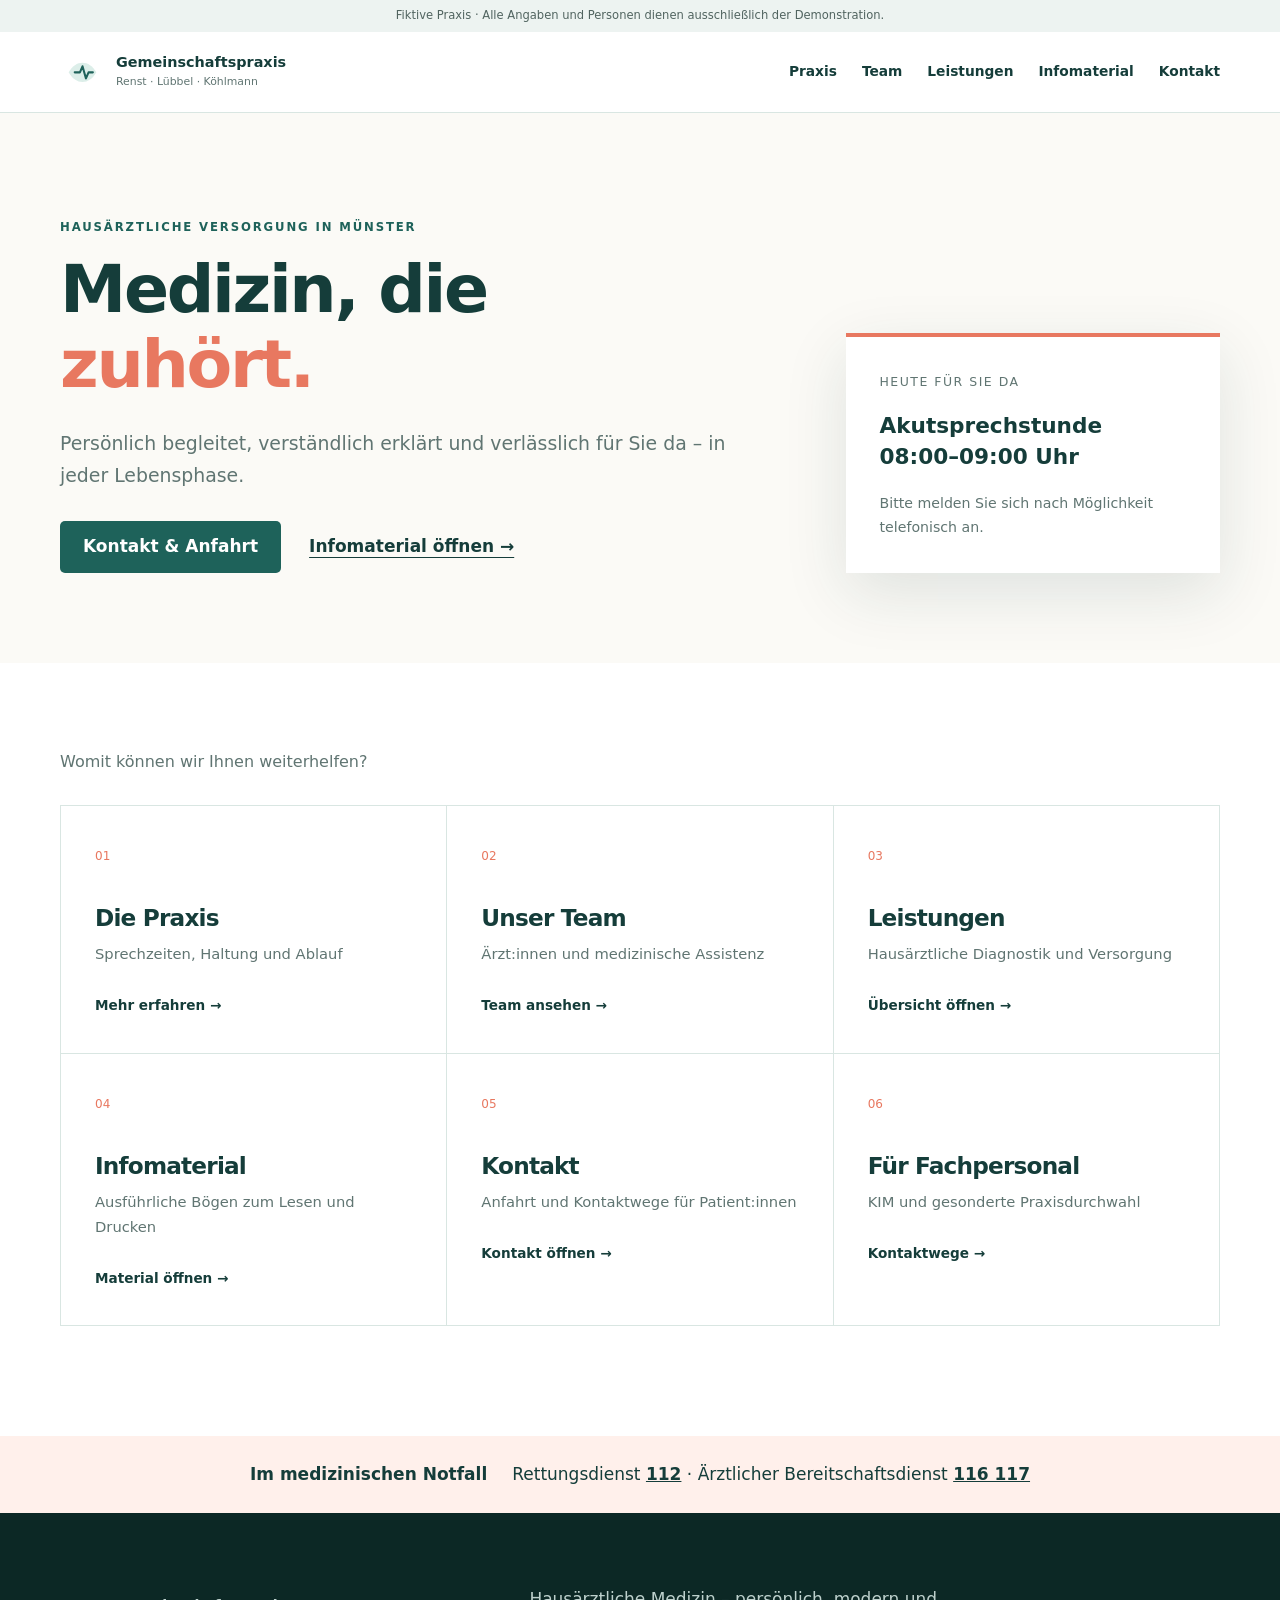
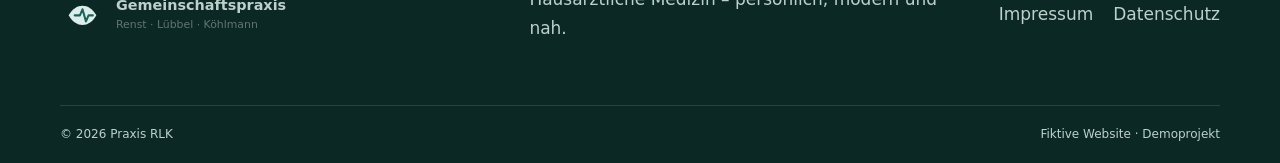
==== commit ebbba59b: "Rewrite patient guides as detailed prose" ====
--- a/index.html
+++ b/index.html
@@ -3,22 +3,19 @@
   <head>
     <meta charset="UTF-8" />
     <meta name="viewport" content="width=device-width,initial-scale=1" />
-    <meta
-      name="description"
-      content="Gemeinschaftspraxis RLK – fiktive Hausarztpraxis in Münster."
-    />
-    <title>Gemeinschaftspraxis RLK · Münster</title>
+    <meta name="description" content="Fiktive Hausarztpraxis in Münster" />
+    <title>Gemeinschaftspraxis RLK · Praxis RLK</title>
     <link rel="stylesheet" href="styles.css" />
   </head>
   <body>
     <a class="skip-link" href="#main-content">Zum Inhalt springen</a>
     <div class="demo-bar">
-      Fiktive Praxis · Alle Personen, Kontaktdaten und Inhalte dienen
-      ausschließlich der Demonstration.
+      Fiktive Praxis · Alle Angaben und Personen dienen ausschließlich der
+      Demonstration.
     </div>
-    <header class="site-header" id="start">
+    <header class="site-header">
       <div class="container header-inner">
-        <a class="brand" href="#start" aria-label="Zur Startseite"
+        <a class="brand" href="index.html" aria-label="Zur Startseite"
           ><svg class="logo" viewBox="0 0 52 52" aria-hidden="true">
             <path d="M10 27c8-15 24-15 32 0-8 15-24 15-32 0Z" />
             <path d="M17 27h6l3-7 4 14 3-7h5" /></svg
@@ -26,8 +23,7 @@
             ><strong>Gemeinschaftspraxis</strong
             ><small>Renst · Lübbel · Köhlmann</small></span
           ></a
-        >
-        <button
+        ><button
           class="menu-toggle"
           type="button"
           aria-expanded="false"
@@ -37,17 +33,17 @@
           ><span class="sr-only">Menü öffnen</span>
         </button>
         <nav class="main-nav" id="main-nav" aria-label="Hauptnavigation">
-          <a href="#praxis">Praxis</a><a href="#team">Team</a
-          ><a href="#leistungen">Leistungen</a
+          <a href="praxis.html">Praxis</a><a href="team.html">Team</a
+          ><a href="leistungen.html">Leistungen</a
           ><a href="infomaterial.html">Infomaterial</a
-          ><a href="#zeiten">Sprechzeiten</a><a href="#kontakt">Kontakt</a>
+          ><a href="kontakt.html">Kontakt</a>
         </nav>
       </div>
     </header>
     <main id="main-content">
-      <section class="hero" id="praxis">
-        <div class="container hero-grid">
-          <div class="hero-copy">
+      <section class="landing">
+        <div class="container landing-grid">
+          <div>
             <span class="eyebrow">Hausärztliche Versorgung in Münster</span>
             <h1>Medizin, die <em>zuhört.</em></h1>
             <p class="lead">
@@ -55,386 +51,57 @@
               da – in jeder Lebensphase.
             </p>
             <div class="hero-actions">
-              <a class="button" href="#kontakt">Termin anfragen</a
+              <a class="button" href="kontakt.html">Kontakt & Anfahrt</a
               ><a class="text-link" href="infomaterial.html"
-                >Infomaterial ansehen →</a
+                >Infomaterial öffnen →</a
               >
             </div>
-            <div class="trust-row">
-              <span>✓ Akutsprechstunde</span><span>✓ Barrierearme Praxis</span
-              ><span>✓ Digitale Patienteninfos</span>
-            </div>
           </div>
-          <div class="hero-art" aria-hidden="true">
-            <div class="hero-circle"></div>
-            <svg viewBox="0 0 500 430">
-              <path
-                d="M70 360V166c0-25 20-45 45-45h270c25 0 45 20 45 45v194"
-                fill="#fff"
-              />
-              <path
-                d="M120 320h260M155 320V190h190v130"
-                fill="none"
-                stroke="#9ec9bf"
-                stroke-width="14"
-              />
-              <path
-                d="M250 210v95M203 257h94"
-                stroke="#e77961"
-                stroke-width="24"
-                stroke-linecap="round"
-              />
-              <path
-                d="M90 360h320"
-                stroke="#214d48"
-                stroke-width="12"
-                stroke-linecap="round"
-              /></svg
-            ><span class="hero-note"
-              ><b>Gut vorbereitet</b
-              ><small>Infos für Ihren Praxisbesuch</small></span
+          <div class="landing-panel">
+            <span>Heute für Sie da</span
+            ><strong>Akutsprechstunde<br />08:00–09:00 Uhr</strong
+            ><small
+              >Bitte melden Sie sich nach Möglichkeit telefonisch an.</small
             >
           </div>
         </div>
-        <div class="container quick-info">
-          <div>
-            <span>◷</span>
-            <p>
-              <small>Akutsprechstunde</small
-              ><strong>Täglich 08:00–09:00 Uhr</strong>
-            </p>
-          </div>
-          <div>
-            <span>⌖</span>
-            <p>
-              <small>Fiktive Demoanschrift</small
-              ><strong>Lindenbogen 18 · 48147 Münster</strong>
-            </p>
-          </div>
-          <div>
-            <span>☎</span>
-            <p><small>Praxisempfang</small><strong>0251 000 00 00</strong></p>
-          </div>
-        </div>
       </section>
-
-      <section class="section team-section" id="team">
+      <section class="portal-section">
         <div class="container">
-          <div class="section-heading">
-            <div>
-              <span class="eyebrow">Menschen in der Praxis</span>
-              <h2>Ein Team. Viele Perspektiven.</h2>
-            </div>
-            <p>
-              Ärztliche Erfahrung, qualifizierte Assistenz und gute Organisation
-              greifen bei uns ineinander.
-            </p>
-          </div>
-          <h3 class="group-title">
-            Ärztliches Team <span>Diagnostik · Therapie · Vorsorge</span>
-          </h3>
-          <div class="team-grid doctors">
-            <article class="person-card">
-              <img
-                src="assets/team/anna.svg"
-                alt="Illustratives Porträt von Dr. Anna Renst"
-              />
-              <div>
-                <p>Allgemeinmedizin</p>
-                <h3>Dr. med. Anna Renst</h3>
-                <span>Familienmedizin & hausärztliche Versorgung</span>
-              </div>
-            </article>
-            <article class="person-card">
-              <img
-                src="assets/team/jonas.svg"
-                alt="Illustratives Porträt von Dr. Jonas Lübbel"
-              />
-              <div>
-                <p>Innere Medizin</p>
-                <h3>Dr. med. Jonas Lübbel</h3>
-                <span>Internistische Diagnostik & Chronikerbetreuung</span>
-              </div>
-            </article>
-            <article class="person-card">
-              <img
-                src="assets/team/marie.svg"
-                alt="Illustratives Porträt von Dr. Marie Köhlmann"
-              />
-              <div>
-                <p>Allgemeinmedizin</p>
-                <h3>Dr. med. Marie Köhlmann</h3>
-                <span>Prävention, Vorsorge & Impfmedizin</span>
-              </div>
-            </article>
-          </div>
-          <h3 class="group-title team-second">
-            Praxisorganisation & medizinische Assistenz
-            <span>Begleitung · Diagnostik · Koordination</span>
-          </h3>
-          <div class="team-grid assistants">
-            <article class="person-card">
-              <img
-                src="assets/team/nina.svg"
-                alt="Illustratives Porträt von Nina Hartmann"
-              />
-              <div>
-                <p>Praxismanagement</p>
-                <h3>Nina Hartmann</h3>
-                <span>Leitende MFA · Qualitätsmanagement</span>
-              </div>
-            </article>
-            <article class="person-card">
-              <img
-                src="assets/team/selin.svg"
-                alt="Illustratives Porträt von Selin Aydin"
-              />
-              <div>
-                <p>Versorgungsassistenz</p>
-                <h3>Selin Aydin</h3>
-                <span>MFA · VERAH/NäPA</span>
-              </div>
-            </article>
-            <article class="person-card">
-              <img
-                src="assets/team/leonie.svg"
-                alt="Illustratives Porträt von Leonie Bergmann"
-              />
-              <div>
-                <p>Funktionsdiagnostik</p>
-                <h3>Leonie Bergmann</h3>
-                <span>MFA · Labor & Impfmanagement</span>
-              </div>
-            </article>
-          </div>
-          <p class="image-disclaimer">
-            Alle Namen und Porträts sind fiktive, illustrative Darstellungen
-            dieses Demoprojekts.
-          </p>
-        </div>
-      </section>
-
-      <section class="section services-section" id="leistungen">
-        <div class="container">
-          <div class="section-heading">
-            <div>
-              <span class="eyebrow">Leistungsspektrum</span>
-              <h2>Hausärztlich gut versorgt.</h2>
-            </div>
-            <p>
-              Welche Untersuchung im Einzelfall sinnvoll ist, klären wir im
-              persönlichen Gespräch.
-            </p>
-          </div>
-          <div class="services-grid">
-            <article>
-              <i>01</i><b>Hausärztliche Grundversorgung</b>
-              <p>
-                Akute Beschwerden, Beratung, Befundbesprechung und koordinierte
-                Weiterbehandlung.
-              </p>
-            </article>
-            <article>
-              <i>02</i><b>Vorsorge & Check-up</b>
-              <p>
-                Gesundheitsuntersuchungen, Hautkrebsscreening und individuelle
-                Präventionsberatung.
-              </p>
-            </article>
-            <article>
-              <i>03</i><b>Diagnostik</b>
-              <p>
-                Labor, Ruhe- und Langzeit-EKG, Langzeitblutdruck, Lungenfunktion
-                und Ultraschall.
-              </p>
-            </article>
-            <article>
-              <i>04</i><b>Impfmedizin</b>
-              <p>
-                Impfstatuskontrolle, Standard- und Indikationsimpfungen sowie
-                Reiseberatung.
-              </p>
-            </article>
-            <article>
-              <i>05</i><b>Chronische Erkrankungen</b>
-              <p>
-                DMP und kontinuierliche Begleitung unter anderem bei Diabetes,
-                KHK, Asthma und COPD.
-              </p>
-            </article>
-            <article>
-              <i>06</i><b>Wundversorgung</b>
-              <p>
-                Verbandswechsel, kleine chirurgische Versorgung und
-                postoperative Kontrollen.
-              </p>
-            </article>
-            <article>
-              <i>07</i><b>Geriatrie & Hausbesuche</b>
-              <p>
-                Basisassessment und Hausbesuche nach medizinischer Indikation.
-              </p>
-            </article>
-            <article>
-              <i>08</i><b>Psychosomatische Grundversorgung</b>
-              <p>
-                Erste Einordnung körperlicher und seelischer Wechselwirkungen.
-              </p>
-            </article>
-            <article>
-              <i>09</i><b>Atteste & Untersuchungen</b>
-              <p>
-                Jugendarbeitsschutzuntersuchungen, Verordnungen, Überweisungen
-                und ausgewählte Atteste.
-              </p>
-            </article>
-          </div>
-          <p class="fineprint">
-            Leistungsumfang und Kostenübernahme richten sich nach medizinischer
-            Indikation und Versicherungsstatus. Reisemedizin und bestimmte
-            Atteste können Selbstzahlerleistungen sein.
-          </p>
-        </div>
-      </section>
-
-      <section class="material-teaser">
-        <div class="container teaser-grid">
-          <div>
-            <span class="eyebrow light">Wissen für zu Hause</span>
-            <h2>Gut informiert – auch nach dem Termin.</h2>
-            <p>
-              Druckbare, verständliche Bögen helfen bei Vorbereitung, Messungen,
-              Übungen und dem Umgang mit Hilfsmitteln.
-            </p>
-            <a class="button button-light" href="infomaterial.html"
-              >Alle 20 Infobögen öffnen →</a
+          <p class="portal-intro">Womit können wir Ihnen weiterhelfen?</p>
+          <nav class="portal-grid" aria-label="Praxisbereiche">
+            <a href="praxis.html"
+              ><span>01</span>
+              <h2>Die Praxis</h2>
+              <p>Sprechzeiten, Haltung und Ablauf</p>
+              <b>Mehr erfahren →</b></a
+            ><a href="team.html"
+              ><span>02</span>
+              <h2>Unser Team</h2>
+              <p>Ärzt:innen und medizinische Assistenz</p>
+              <b>Team ansehen →</b></a
+            ><a href="leistungen.html"
+              ><span>03</span>
+              <h2>Leistungen</h2>
+              <p>Hausärztliche Diagnostik und Versorgung</p>
+              <b>Übersicht öffnen →</b></a
+            ><a href="infomaterial.html"
+              ><span>04</span>
+              <h2>Infomaterial</h2>
+              <p>Ausführliche Bögen zum Lesen und Drucken</p>
+              <b>Material öffnen →</b></a
+            ><a href="kontakt.html"
+              ><span>05</span>
+              <h2>Kontakt</h2>
+              <p>Anfahrt und Kontaktwege für Patient:innen</p>
+              <b>Kontakt öffnen →</b></a
+            ><a href="kontakt.html#fachpersonal"
+              ><span>06</span>
+              <h2>Für Fachpersonal</h2>
+              <p>KIM und gesonderte Praxisdurchwahl</p>
+              <b>Kontaktwege →</b></a
             >
-          </div>
-          <div class="paper-stack">
-            <article>
-              <span>01</span><b>Blutdruck richtig messen</b
-              ><small>Schritt für Schritt</small>
-            </article>
-            <article>
-              <span>02</span><b>Inhalatoren anwenden</b
-              ><small>Dosieraerosol & Pulver</small>
-            </article>
-            <article>
-              <span>03</span><b>Zum ersten Termin</b
-              ><small>Anamnese & Checkliste</small>
-            </article>
-          </div>
-        </div>
-      </section>
-
-      <section class="section hours-section" id="zeiten">
-        <div class="container hours-grid">
-          <div>
-            <span class="eyebrow light">Sprechzeiten</span>
-            <h2>Wir nehmen uns Zeit.</h2>
-            <p>
-              Bitte vereinbaren Sie möglichst vorab einen Termin. Akute
-              Beschwerden werden täglich gesondert eingeplant.
-            </p>
-          </div>
-          <div class="hours-card">
-            <div><span>Montag</span><b>08–12 · 14–18 Uhr</b></div>
-            <div><span>Dienstag</span><b>08–12 · 14–18 Uhr</b></div>
-            <div><span>Mittwoch</span><b>08–13 Uhr</b></div>
-            <div><span>Donnerstag</span><b>08–12 · 14–18 Uhr</b></div>
-            <div><span>Freitag</span><b>08–13 Uhr</b></div>
-            <p>Akutsprechstunde täglich 08:00–09:00 Uhr</p>
-          </div>
-        </div>
-      </section>
-
-      <section class="section contact-section" id="kontakt">
-        <div class="container">
-          <div class="section-heading">
-            <div>
-              <span class="eyebrow">Kontakt & Anfahrt</span>
-              <h2>So erreichen Sie uns.</h2>
-            </div>
-            <p>
-              Alle Angaben sind fiktiv und nicht für eine echte Kontaktaufnahme
-              vorgesehen.
-            </p>
-          </div>
-          <div class="contact-grid">
-            <div class="contact-details">
-              <a href="tel:+492510000000"
-                ><span>☎</span>
-                <p><small>Telefon</small><b>0251 000 00 00</b></p></a
-              ><a href="mailto:info@example.invalid"
-                ><span>✉</span>
-                <p>
-                  <small>E-Mail · keine medizinischen Daten</small
-                  ><b>info@praxis-rlk.example</b>
-                </p></a
-              >
-              <div>
-                <span>⌖</span>
-                <p>
-                  <small>Fiktive Anschrift</small
-                  ><b>Lindenbogen 18<br />48147 Münster</b>
-                </p>
-              </div>
-              <aside>
-                <b>Barrierearm erreichbar</b>
-                <p>Stufenloser Zugang, Aufzug und reservierte Stellplätze.</p>
-              </aside>
-            </div>
-            <div class="map-consent">
-              <div class="map-drawing" aria-hidden="true">
-                <span class="pin">+</span>
-              </div>
-              <div class="map-copy">
-                <span class="eyebrow">Externer Karteninhalt</span>
-                <h3>Google Maps erst nach Klick</h3>
-                <p>
-                  Beim Aktivieren wird eine Verbindung zu Google hergestellt. Da
-                  die Anschrift fiktiv ist, öffnet die Demo nur eine allgemeine
-                  Kartenansicht von Münster.
-                </p>
-                <button class="button" id="map-activate" type="button">
-                  Karte aktivieren</button
-                ><a
-                  class="text-link"
-                  href="https://www.google.com/maps/search/?api=1&query=M%C3%BCnster"
-                  target="_blank"
-                  rel="noopener noreferrer"
-                  >Direkt bei Google Maps öffnen ↗</a
-                >
-              </div>
-            </div>
-          </div>
-          <div class="professional-contact">
-            <div>
-              <span class="eyebrow light">Für medizinische Einrichtungen</span>
-              <h2>Direkter Draht für Fachpersonal.</h2>
-              <p>
-                Befunde gehören in sichere Kommunikationswege – nicht in eine
-                gewöhnliche E-Mail.
-              </p>
-            </div>
-            <div class="pro-options">
-              <article>
-                <b>KIM · sicherer Befundweg</b>
-                <p>praxis-rlk@demo.kim.example</p>
-                <small>Nicht funktionsfähige Demo-Adresse</small>
-              </article>
-              <article>
-                <b>Fachkreis-Durchwahl</b>
-                <p>0251 000 00 20</p>
-                <small>Werktags 08:00–12:00 Uhr</small>
-              </article>
-              <article>
-                <b>Organisation</b>
-                <p>fachkontakt@praxis-rlk.example</p>
-                <small>Keine Befunde oder Gesundheitsdaten</small>
-              </article>
-            </div>
-          </div>
+          </nav>
         </div>
       </section>
       <aside class="emergency">
@@ -449,8 +116,8 @@
     </main>
     <footer class="site-footer">
       <div class="container footer-main">
-        <a class="brand" href="#start"
-          ><svg class="logo" viewBox="0 0 52 52">
+        <a class="brand" href="index.html" aria-label="Zur Startseite"
+          ><svg class="logo" viewBox="0 0 52 52" aria-hidden="true">
             <path d="M10 27c8-15 24-15 32 0-8 15-24 15-32 0Z" />
             <path d="M17 27h6l3-7 4 14 3-7h5" /></svg
           ><span
@@ -461,8 +128,7 @@
         <p>Hausärztliche Medizin – persönlich, modern und nah.</p>
         <nav>
           <a href="impressum.html">Impressum</a
-          ><a href="datenschutz.html">Datenschutz</a
-          ><a href="infomaterial.html">Infomaterial</a>
+          ><a href="datenschutz.html">Datenschutz</a>
         </nav>
       </div>
       <div class="container footer-bottom">
--- a/styles.css
+++ b/styles.css
@@ -947,3 +947,294 @@
     transition: none !important;
   }
 }
+
+/* Ruhige Portal-Startseite und klar getrennte Inhaltsseiten */
+body {
+  font-size: 17px;
+  line-height: 1.7;
+}
+h1,
+h2,
+h3,
+body {
+  font-family:
+    Inter,
+    ui-sans-serif,
+    system-ui,
+    -apple-system,
+    "Segoe UI",
+    sans-serif;
+}
+h1 {
+  font-size: clamp(3rem, 5.2vw, 5rem);
+}
+h2 {
+  font-size: clamp(2rem, 3.2vw, 3rem);
+}
+.landing {
+  padding: 105px 0 90px;
+  background: var(--cream);
+}
+.landing-grid {
+  display: grid;
+  grid-template-columns: 1.3fr 0.7fr;
+  align-items: end;
+  gap: 90px;
+}
+.landing-grid .lead {
+  max-width: 680px;
+}
+.landing-panel {
+  padding: 34px;
+  border-top: 4px solid var(--coral);
+  background: #fff;
+  box-shadow: var(--shadow);
+}
+.landing-panel span,
+.landing-panel strong,
+.landing-panel small {
+  display: block;
+}
+.landing-panel span {
+  color: var(--muted);
+  font-size: 0.78rem;
+  text-transform: uppercase;
+  letter-spacing: 0.12em;
+}
+.landing-panel strong {
+  margin: 18px 0;
+  font-size: 1.35rem;
+  line-height: 1.45;
+}
+.landing-panel small {
+  color: var(--muted);
+}
+.portal-section {
+  padding: 85px 0 110px;
+}
+.portal-intro {
+  margin: 0 0 30px;
+  color: var(--muted);
+  font-size: 1rem;
+}
+.portal-grid {
+  display: grid;
+  grid-template-columns: repeat(3, 1fr);
+  border-top: 1px solid var(--line);
+  border-left: 1px solid var(--line);
+}
+.portal-grid > a {
+  min-height: 245px;
+  padding: 34px;
+  border-right: 1px solid var(--line);
+  border-bottom: 1px solid var(--line);
+  background: #fff;
+}
+.portal-grid > a:hover {
+  background: var(--pale);
+}
+.portal-grid span {
+  color: var(--coral);
+  font-size: 0.75rem;
+}
+.portal-grid h2 {
+  margin: 36px 0 10px;
+  font-size: 1.45rem;
+}
+.portal-grid p {
+  margin: 0 0 24px;
+  color: var(--muted);
+  font-size: 0.92rem;
+}
+.portal-grid b {
+  font-size: 0.85rem;
+}
+.content-split {
+  display: grid;
+  grid-template-columns: 1fr 0.85fr;
+  gap: 100px;
+  align-items: start;
+}
+.content-split article p {
+  color: var(--muted);
+}
+.dark-card {
+  color: #fff;
+  background: var(--ink);
+}
+.dark-card h2 {
+  margin-bottom: 22px;
+  font-size: 1.55rem;
+}
+.simple-section-title {
+  margin-bottom: 28px;
+  font-size: 1.65rem;
+}
+.second-title {
+  margin-top: 75px;
+}
+.pro-section {
+  color: #fff;
+  background: var(--ink);
+}
+.pro-section .professional-contact {
+  margin-top: 0;
+  padding: 0;
+}
+
+/* Ausführliche, druckfreundliche Informationsbögen */
+.info-sheet {
+  max-width: 900px;
+  padding: 80px 52px;
+}
+.sheet-header {
+  margin-bottom: 40px;
+  padding-bottom: 32px;
+}
+.sheet-header h1 {
+  max-width: 760px;
+  font-size: clamp(2.35rem, 4vw, 3.35rem);
+}
+.sheet-lead {
+  margin: 0 0 36px;
+  color: #405b57;
+  font-size: 1.1rem;
+  line-height: 1.75;
+}
+.sheet-body {
+  font-size: 1rem;
+  line-height: 1.75;
+}
+.sheet-body > h2 {
+  margin: 44px 0 14px;
+  font-size: 1.45rem;
+}
+.sheet-body > p {
+  max-width: 72ch;
+}
+.prose-sheet > p:not(.sheet-meta) {
+  max-width: 68ch;
+  margin: 0 0 1.35rem;
+  text-wrap: pretty;
+}
+.prose-sheet > h2 {
+  max-width: 68ch;
+}
+.prose-sheet .sheet-lead {
+  margin-bottom: 2.25rem;
+  font-size: 1.12rem;
+}
+.prose-sheet .notice {
+  max-width: 68ch;
+}
+.sheet-body ol {
+  margin: 22px 0 34px;
+  padding-left: 1.4rem;
+}
+.sheet-body li {
+  padding-left: 10px;
+  margin-bottom: 15px;
+}
+.sheet-columns {
+  display: grid;
+  grid-template-columns: 1fr 1fr;
+  gap: 48px;
+  margin: 45px 0;
+  padding: 36px 0;
+  border-top: 1px solid var(--line);
+  border-bottom: 1px solid var(--line);
+}
+.sheet-columns h2 {
+  margin: 0 0 12px;
+  font-size: 1.25rem;
+}
+.sheet-columns p {
+  margin: 0;
+  color: #405b57;
+}
+.sheet .notice {
+  margin: 38px 0;
+  padding: 24px 28px;
+}
+.sheet-actions {
+  padding-top: 20px;
+  border-top: 1px solid var(--line);
+}
+.material-card {
+  min-height: 270px;
+  padding: 30px;
+}
+.material-card h2 {
+  margin-top: 26px;
+  line-height: 1.3;
+}
+
+@page {
+  size: A4;
+  margin: 18mm;
+}
+@media print {
+  .info-sheet {
+    width: auto;
+    max-width: none;
+    min-height: 260mm;
+    padding: 0;
+  }
+  .sheet-header h1 {
+    font-size: 25pt;
+  }
+  .sheet-lead {
+    font-size: 11pt;
+  }
+  .sheet-body {
+    font-size: 10.5pt;
+    line-height: 1.55;
+  }
+  .sheet-body > h2 {
+    margin-top: 8mm;
+    font-size: 15pt;
+  }
+  .sheet-columns {
+    gap: 10mm;
+    margin: 8mm 0;
+    padding: 7mm 0;
+  }
+  .notice {
+    background: #f5f5f5 !important;
+    print-color-adjust: exact;
+  }
+}
+@media (max-width: 980px) {
+  .landing-grid,
+  .content-split {
+    grid-template-columns: 1fr;
+    gap: 45px;
+  }
+  .portal-grid {
+    grid-template-columns: repeat(2, 1fr);
+  }
+}
+@media (max-width: 640px) {
+  body {
+    font-size: 16px;
+  }
+  .landing {
+    padding: 65px 0;
+  }
+  .portal-section {
+    padding: 60px 0 80px;
+  }
+  .portal-grid {
+    grid-template-columns: 1fr;
+  }
+  .portal-grid > a {
+    min-height: 210px;
+  }
+  .info-sheet {
+    padding: 55px 0;
+  }
+  .sheet-columns {
+    grid-template-columns: 1fr;
+    gap: 32px;
+  }
+}
